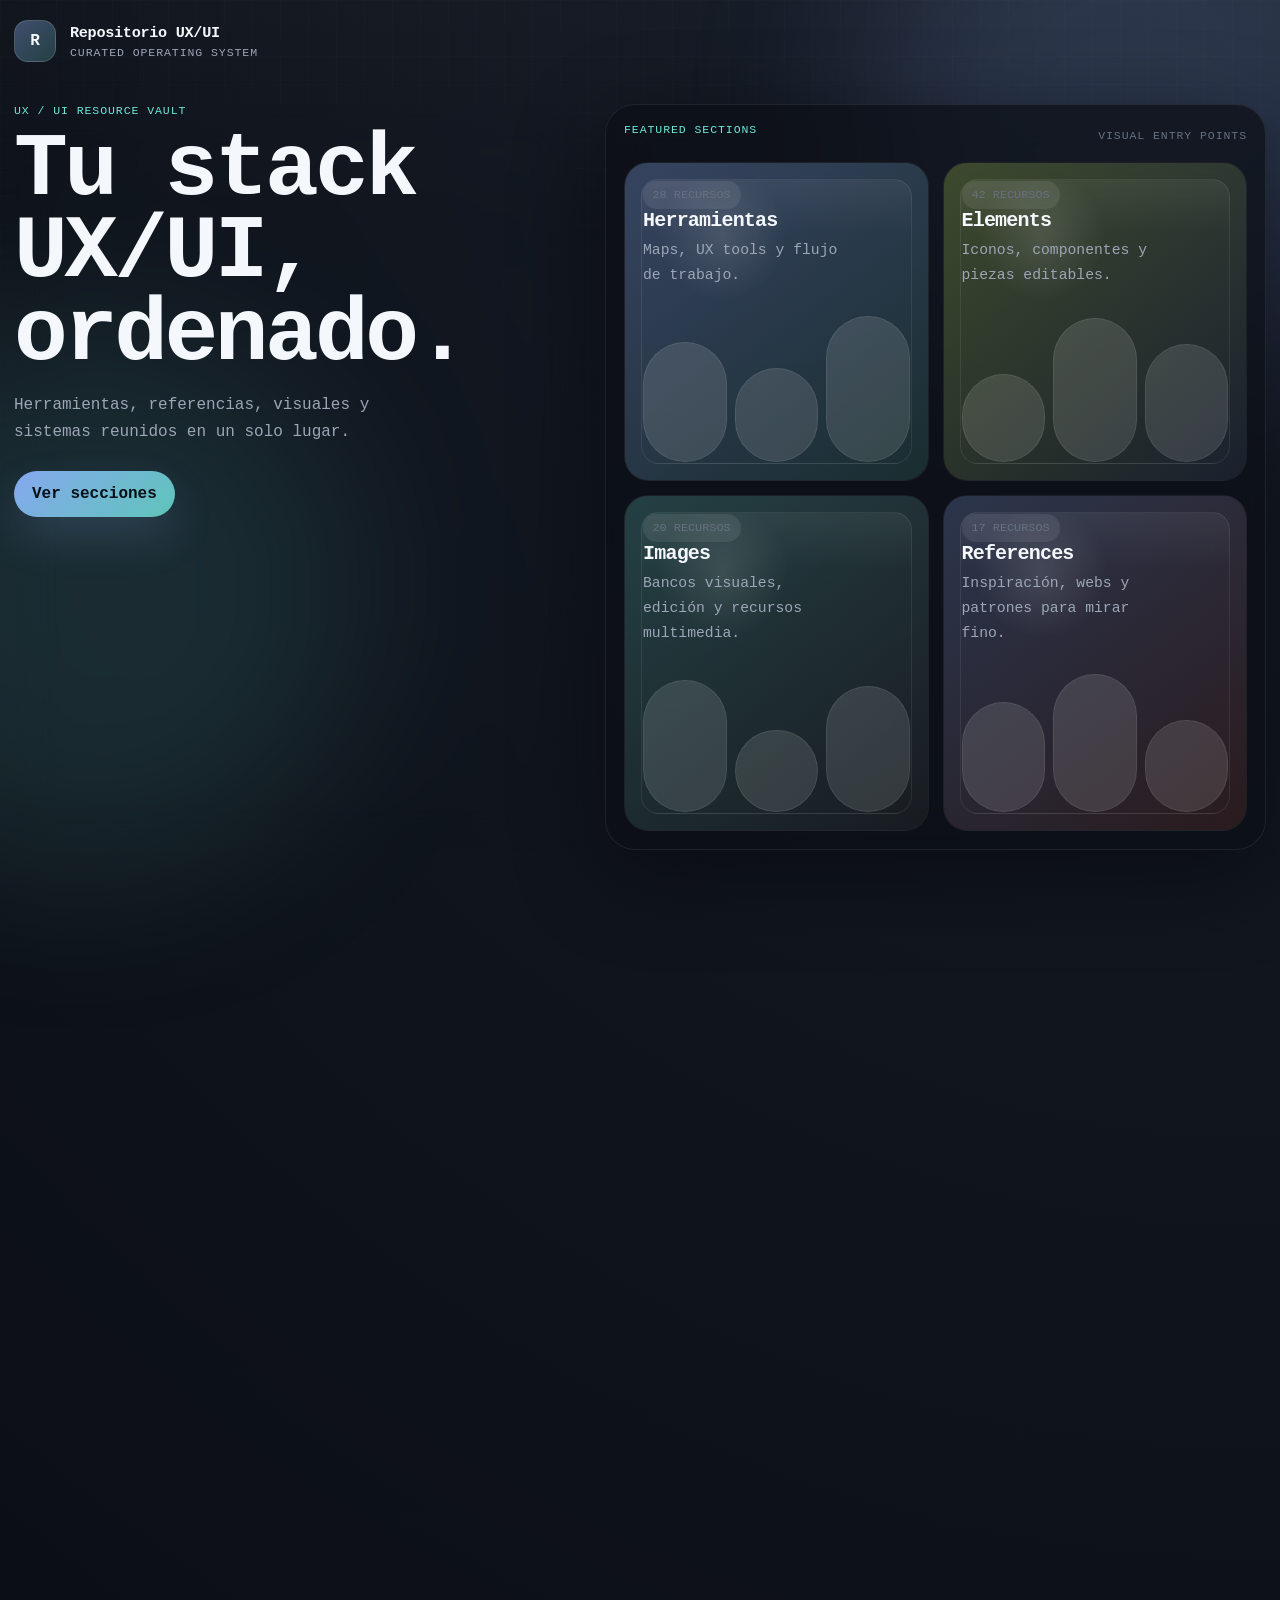
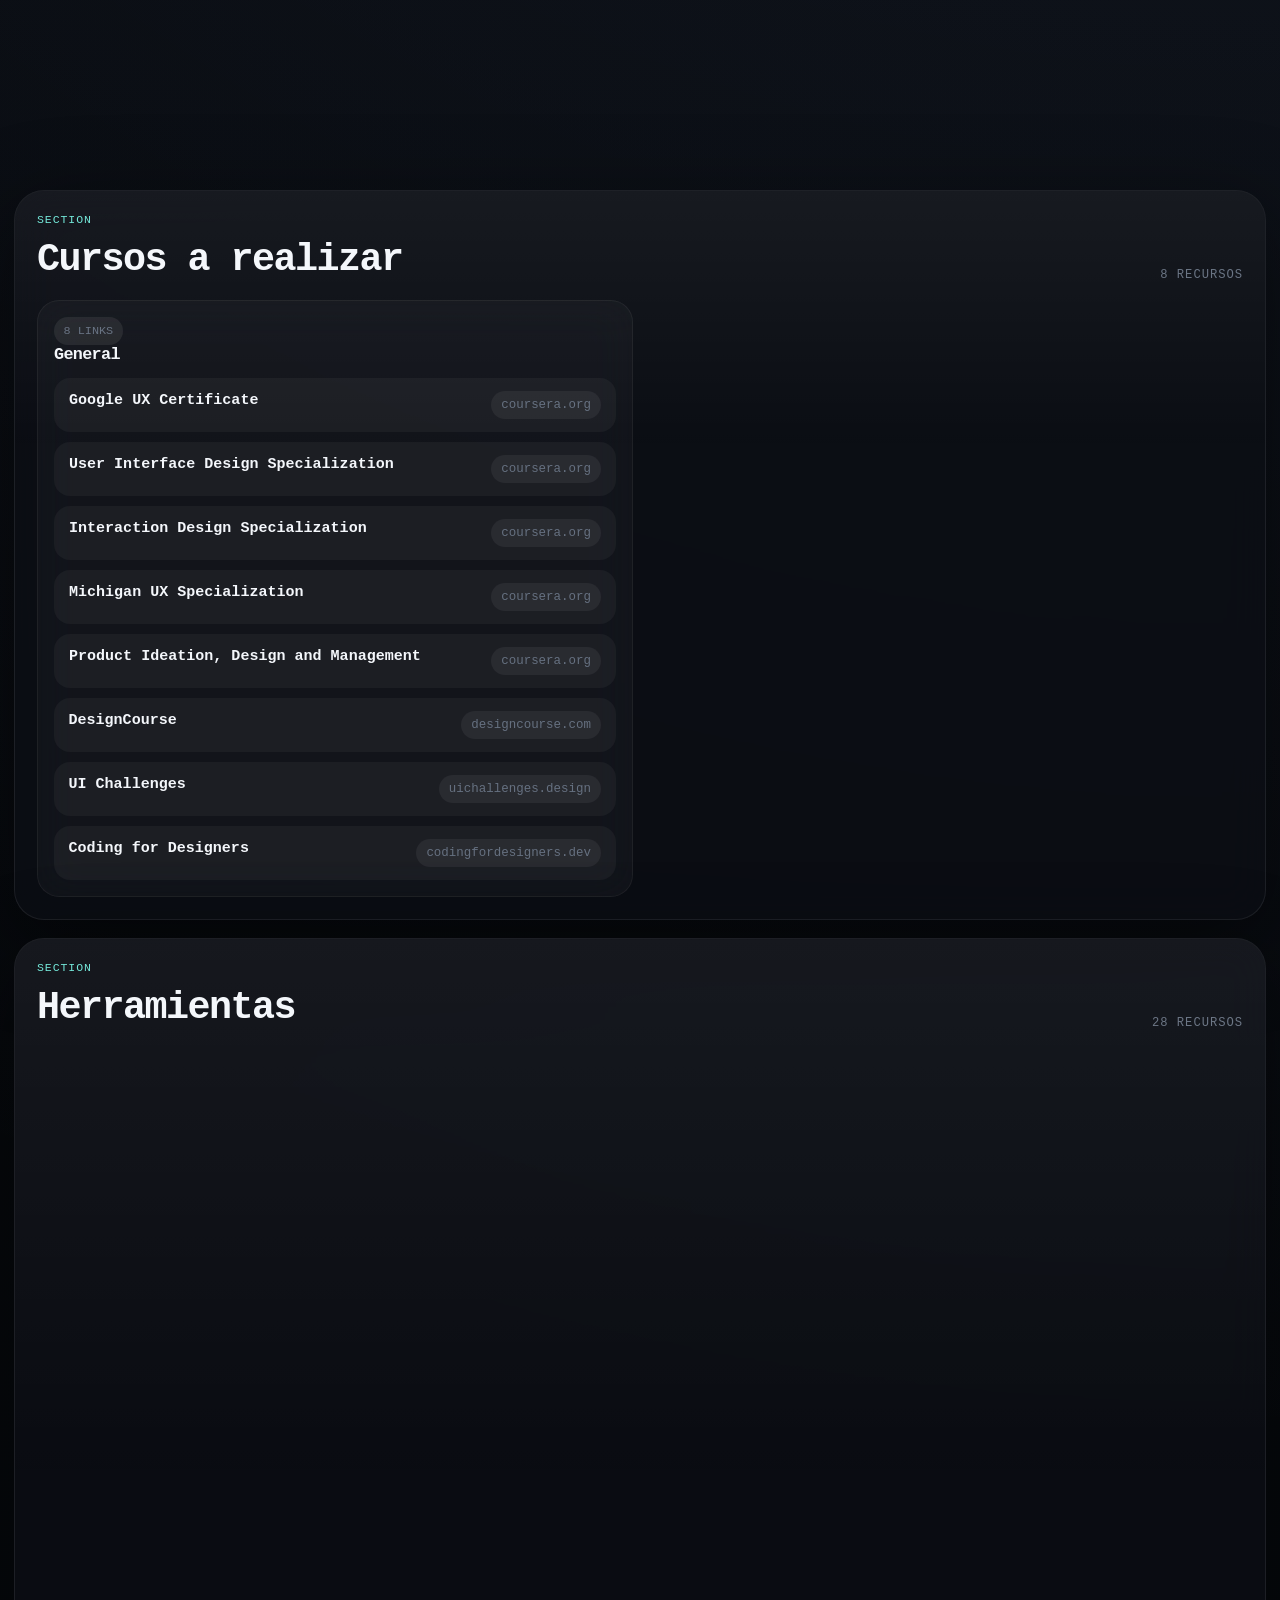
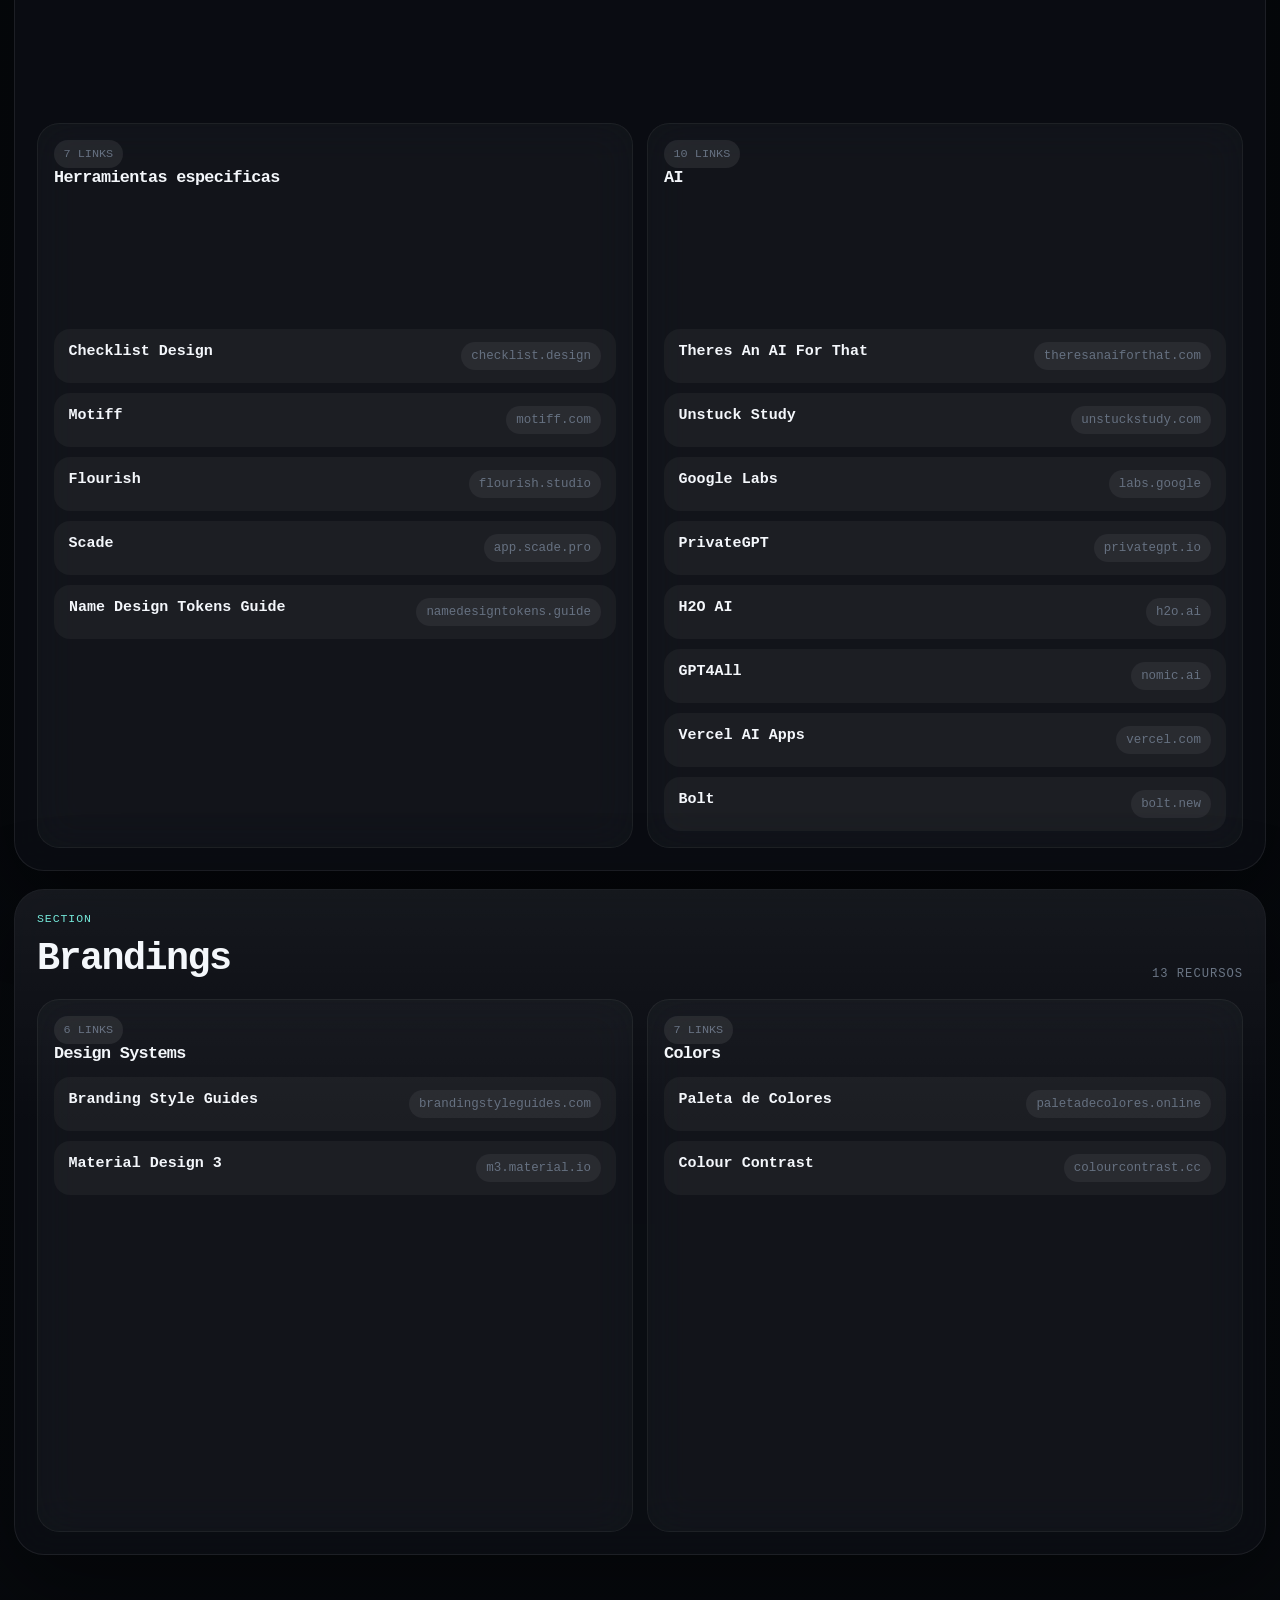
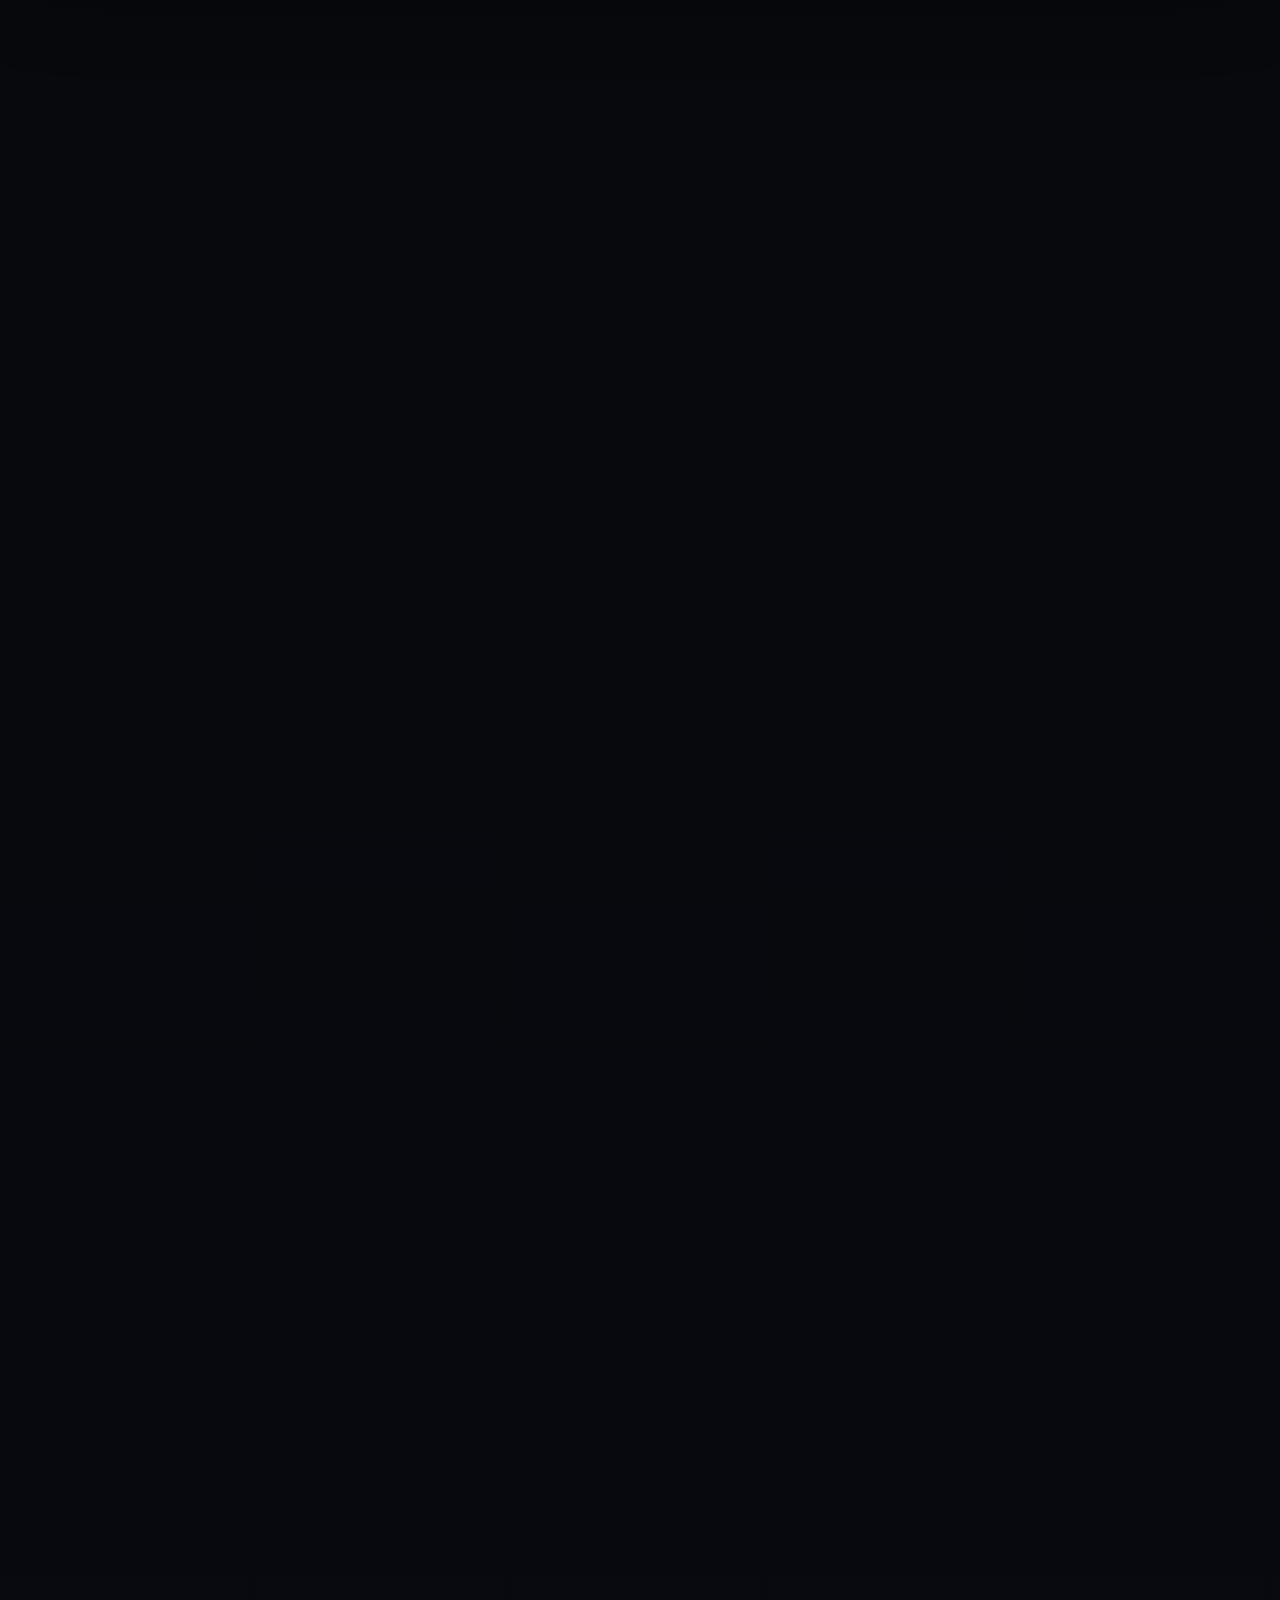
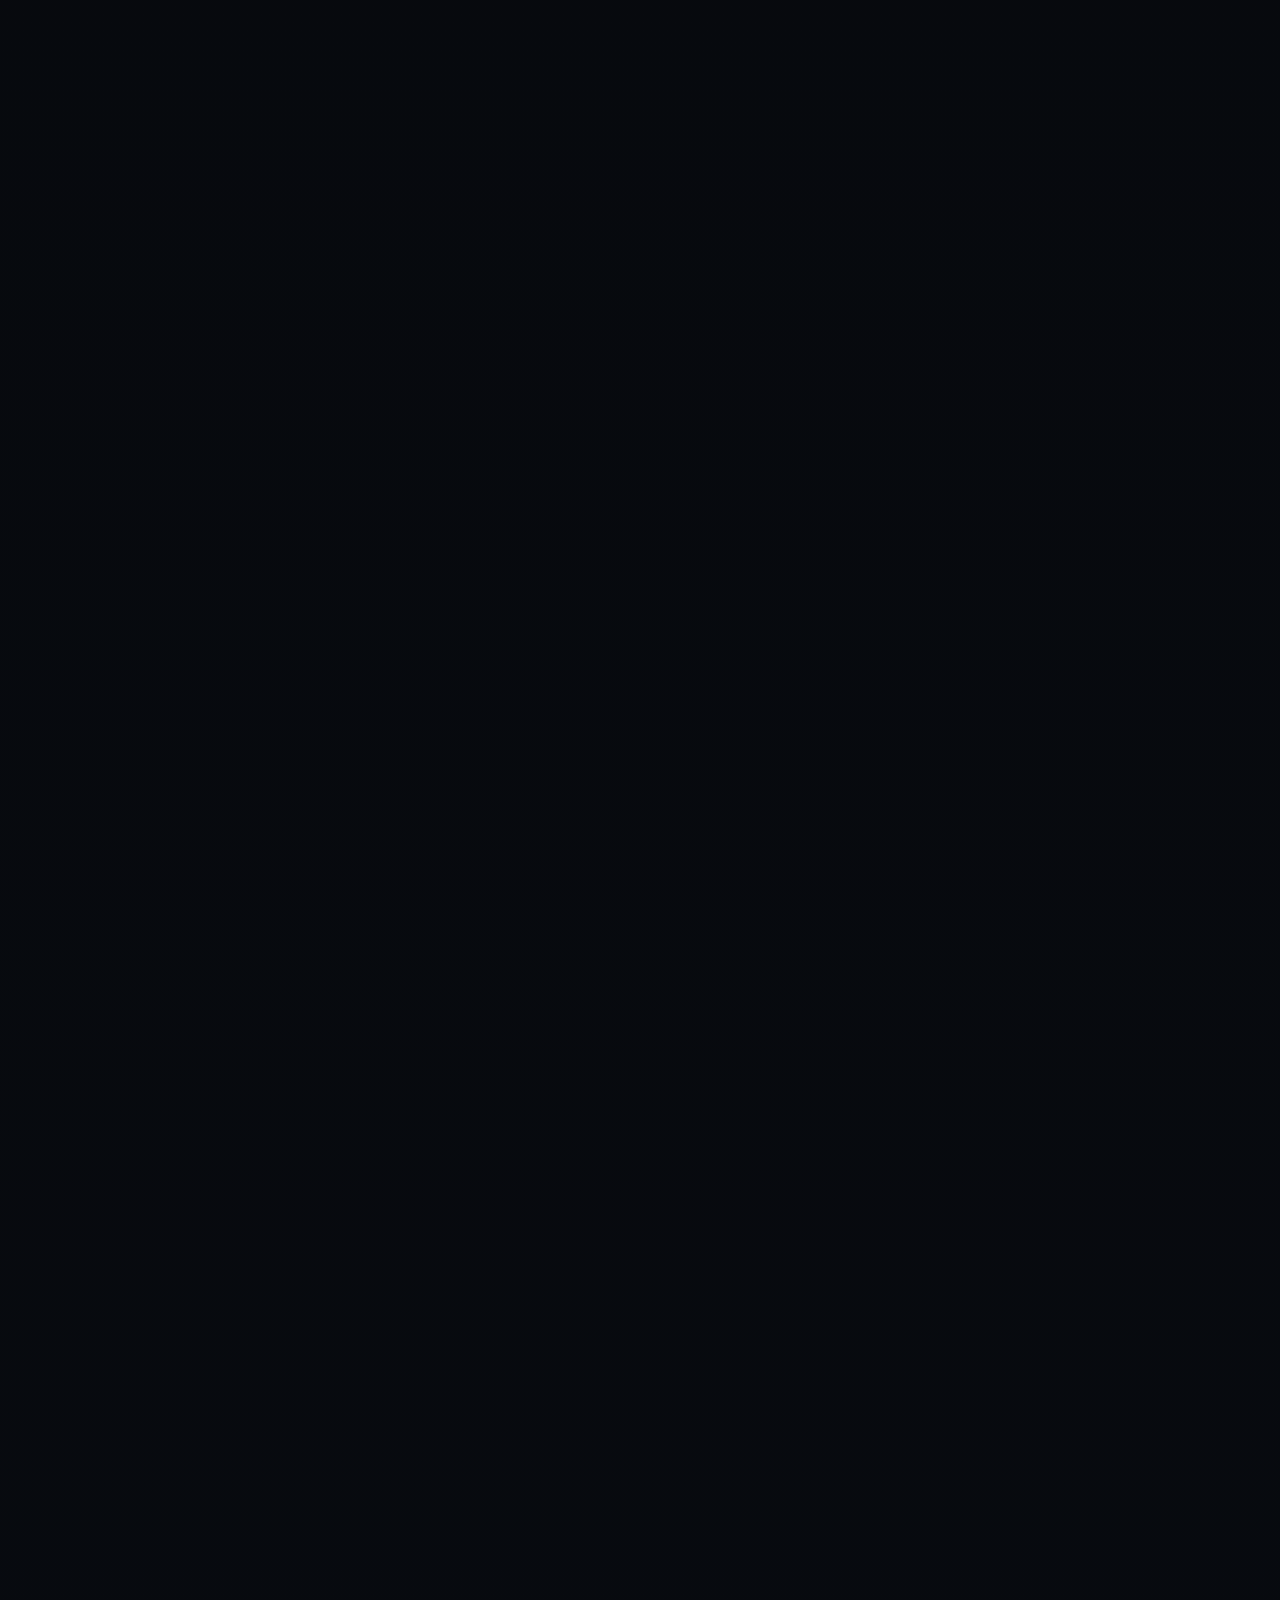
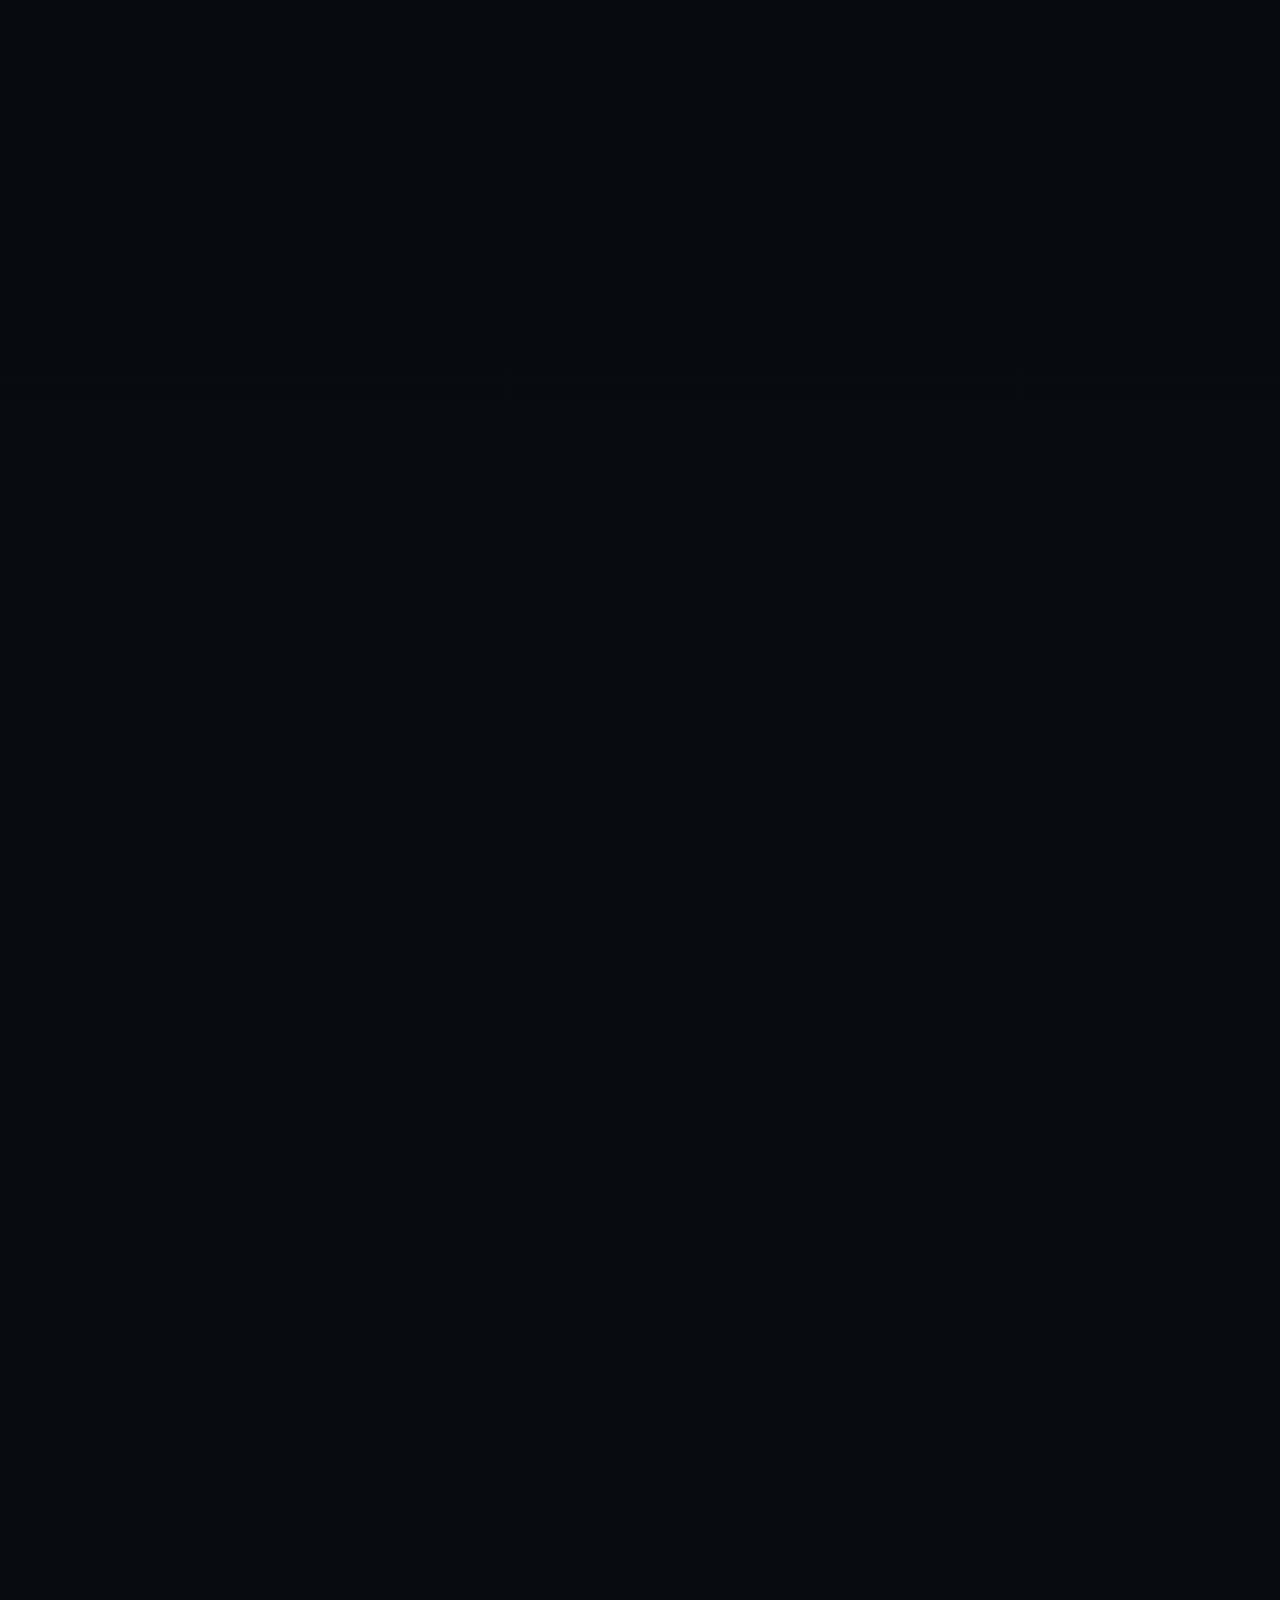
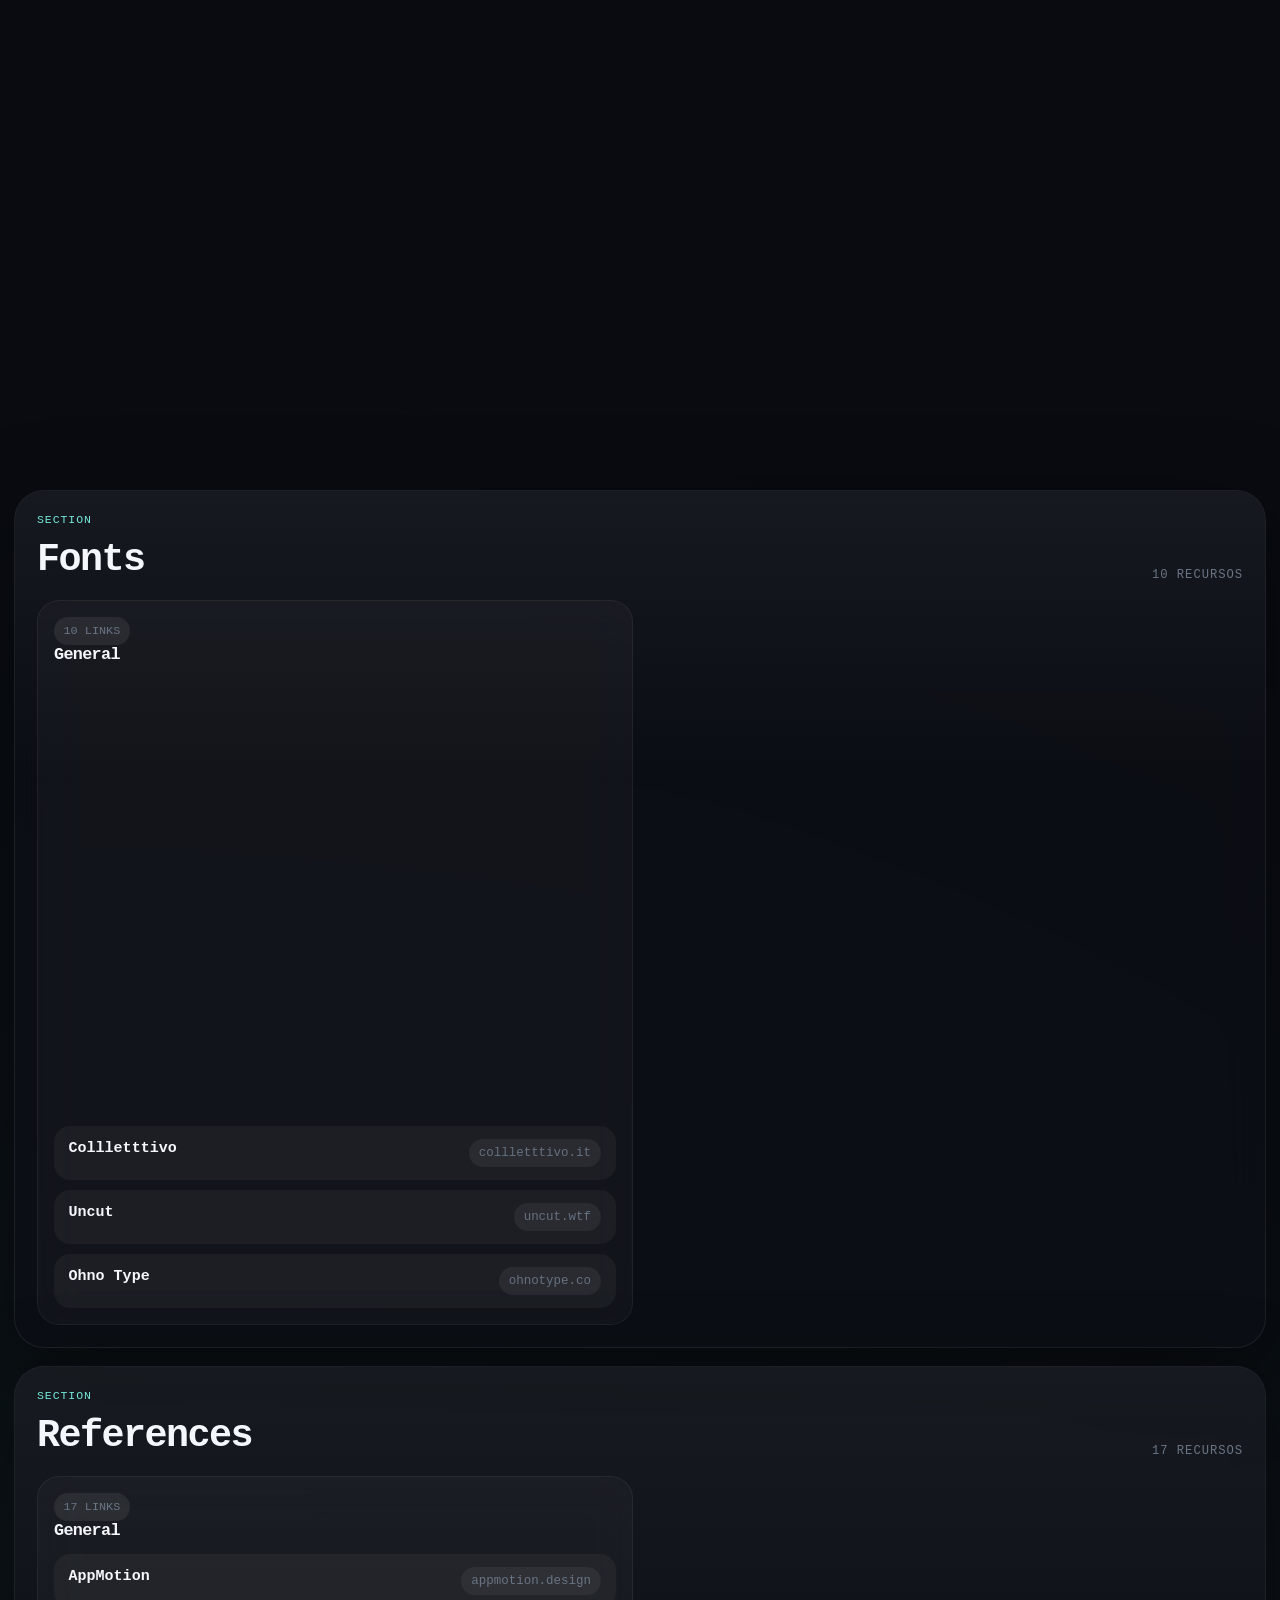
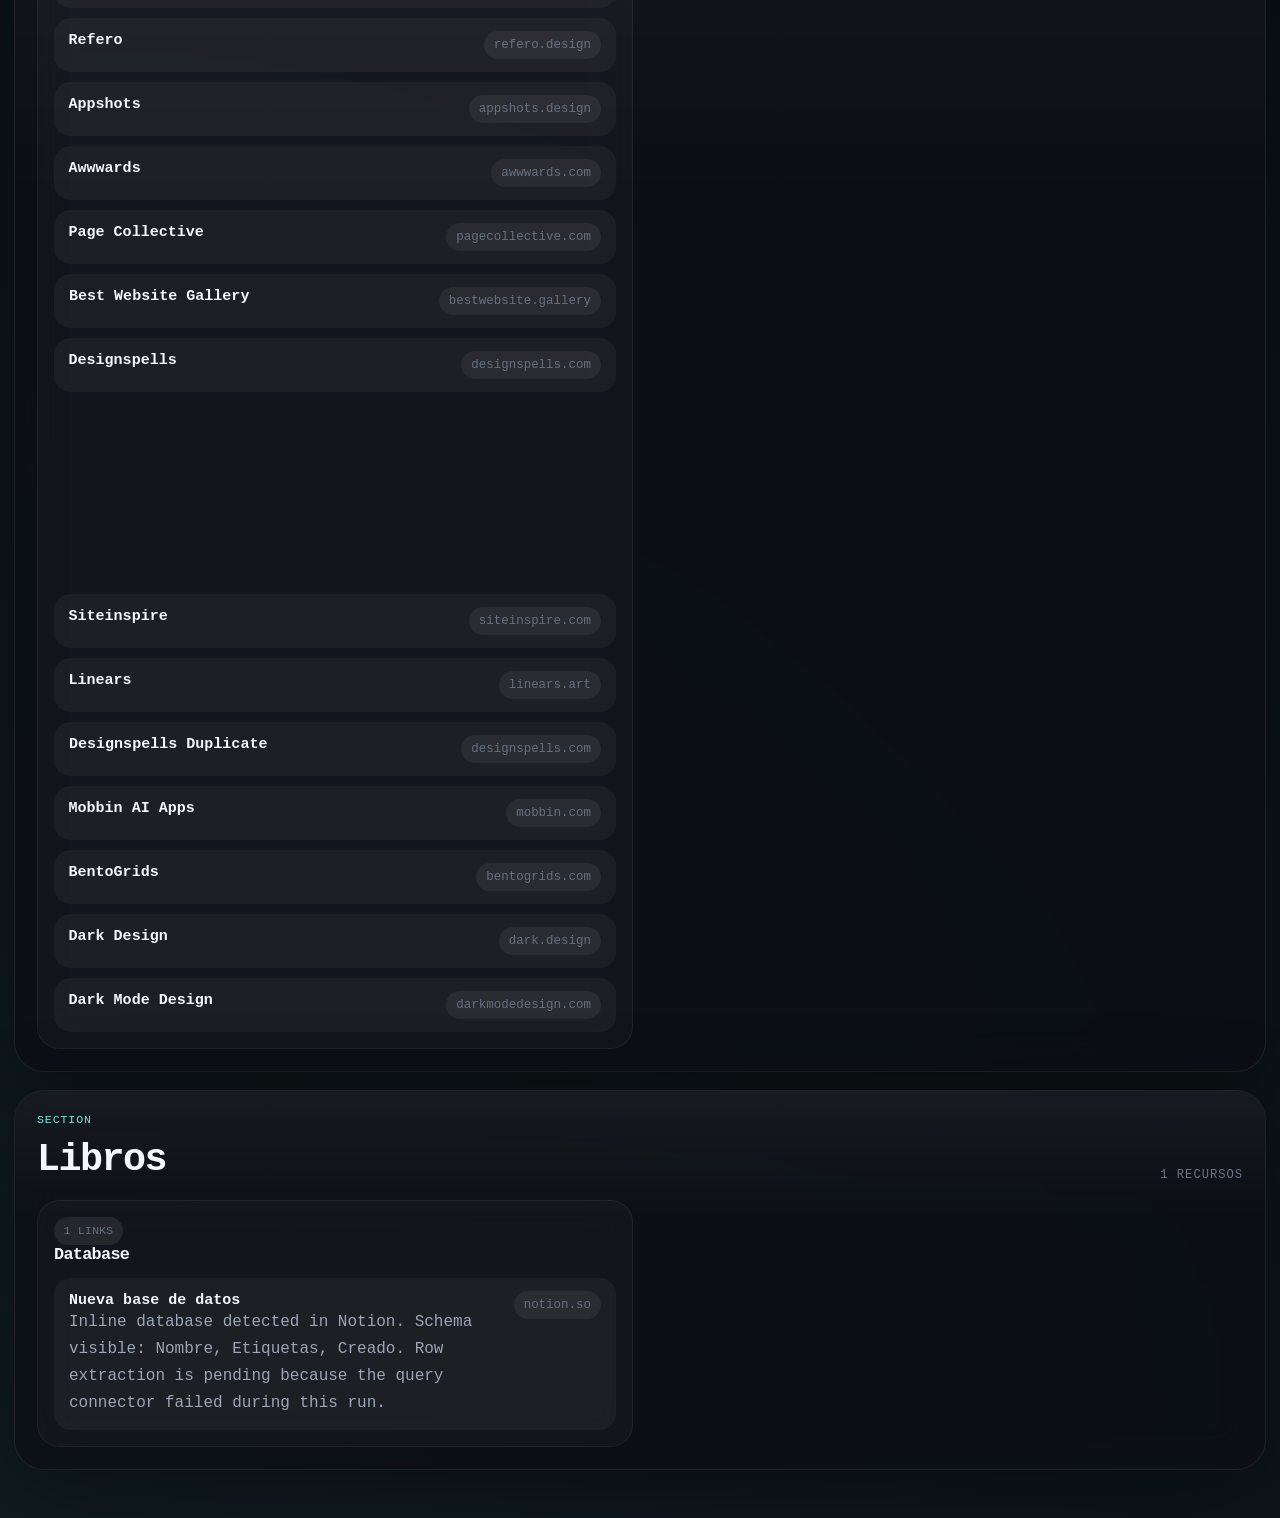
==== site/index.html @ 1786d7fb "Refine hero and featured sections" ====
<!doctype html>
<html lang="es">
  <head>
    <meta charset="UTF-8" />
    <meta name="viewport" content="width=device-width, initial-scale=1.0" />
    <title>Repositorio UX/UI</title>
    <meta
      name="description"
      content="Catalogo UX/UI con secciones destacadas, filtros y exploracion visual."
    />
    <link rel="stylesheet" href="./styles.css" />
  </head>
  <body>
    <div class="ambient ambient-a"></div>
    <div class="ambient ambient-b"></div>
    <div class="noise-layer"></div>

    <header class="topbar shell">
      <a class="brand" href="#top">
        <span class="brand-mark">R</span>
        <span>
          <strong>Repositorio UX/UI</strong>
          <small>curated operating system</small>
        </span>
      </a>
    </header>

    <main id="top">
      <section class="hero shell">
        <div class="hero-copy reveal reveal-left" style="--delay:40ms">
          <p class="eyebrow">UX / UI resource vault</p>
          <h1>Tu stack UX/UI, ordenado.</h1>
          <p class="hero-text">
            Herramientas, referencias, visuales y sistemas reunidos en un solo lugar.
          </p>
          <div class="hero-actions">
            <a href="#explorar" class="primary-action">Ver secciones</a>
          </div>
        </div>

        <section class="featured-shell reveal reveal-right" style="--delay:90ms">
          <div class="featured-shell-head">
            <p class="panel-label">Featured sections</p>
            <span class="featured-shell-note">visual entry points</span>
          </div>
          <div id="featured-sections" class="featured-grid"></div>
        </section>
      </section>

      <section class="content-shell shell" id="explorar">
        <div class="toolbar reveal" style="--delay:120ms">
          <label class="search-shell search-shell-flat">
            <span class="search-icon">/</span>
            <input
              id="search-input"
              type="search"
              placeholder="Buscar recursos, grupos o dominios..."
            />
          </label>
          <div id="filter-chips" class="filter-chips"></div>
        </div>

        <section class="section-headline reveal" style="--delay:160ms">
          <div>
            <p class="eyebrow">Main library</p>
            <h2>Exploracion por secciones</h2>
          </div>
          <p class="section-headline-copy">
            Arrancamos con una portada más visual. Después ordenamos el interior de cada bloque.
          </p>
        </section>

        <section id="sections-root" class="sections-root"></section>
      </section>
    </main>

    <script src="./data.js"></script>
    <script src="./app.js"></script>
  </body>
</html>
---- site/styles.css ----
:root {
  --bg: #06070a;
  --bg-soft: rgba(12, 15, 21, 0.82);
  --panel: rgba(15, 18, 25, 0.92);
  --panel-2: rgba(19, 23, 31, 0.88);
  --line: rgba(255, 255, 255, 0.08);
  --line-strong: rgba(255, 255, 255, 0.14);
  --text: #f4f7fb;
  --text-soft: #9ca6b7;
  --text-muted: #667181;
  --accent: #8fb3ff;
  --accent-2: #6ee7d8;
  --accent-3: #d7ff64;
  --shadow: 0 24px 90px rgba(0, 0, 0, 0.45);
  --radius-xl: 30px;
  --radius-lg: 22px;
  --radius-md: 18px;
  --max-width: 1380px;
  --ease-out: cubic-bezier(0.22, 1, 0.36, 1);
  --ease-smooth: cubic-bezier(0.16, 1, 0.3, 1);
  --duration-fast: 220ms;
  --duration-base: 420ms;
  --duration-slow: 760ms;
  --font-code: "SFMono-Regular", Menlo, Monaco, Consolas, "Liberation Mono", monospace;
}

* {
  box-sizing: border-box;
}

html {
  scroll-behavior: smooth;
}

body {
  margin: 0;
  min-height: 100vh;
  color: var(--text);
  background:
    radial-gradient(circle at top right, rgba(143, 179, 255, 0.12), transparent 24%),
    radial-gradient(circle at bottom left, rgba(110, 231, 216, 0.08), transparent 22%),
    linear-gradient(180deg, #05070a 0%, #090c12 100%);
  font-family: var(--font-code);
  overflow-x: hidden;
}

body::before {
  content: "";
  position: fixed;
  inset: 0;
  background-image:
    linear-gradient(rgba(255, 255, 255, 0.03) 1px, transparent 1px),
    linear-gradient(90deg, rgba(255, 255, 255, 0.03) 1px, transparent 1px);
  background-size: 28px 28px;
  mask-image: linear-gradient(180deg, rgba(0, 0, 0, 0.45), transparent 92%);
  pointer-events: none;
  z-index: 0;
}

a {
  color: inherit;
}

.ambient {
  position: fixed;
  inset: auto;
  width: 34rem;
  height: 34rem;
  border-radius: 999px;
  filter: blur(88px);
  pointer-events: none;
  z-index: 0;
  animation: floatAmbient 16s var(--ease-smooth) infinite alternate;
}

.ambient-a {
  top: -10rem;
  right: -8rem;
  background: rgba(143, 179, 255, 0.16);
}

.ambient-b {
  left: -12rem;
  bottom: 2rem;
  background: rgba(110, 231, 216, 0.12);
}

.noise-layer {
  position: fixed;
  inset: 0;
  background: linear-gradient(180deg, rgba(255, 255, 255, 0.02), transparent 30%);
  pointer-events: none;
  z-index: 0;
}

.shell {
  width: min(var(--max-width), calc(100vw - 28px));
  margin: 0 auto;
  position: relative;
  z-index: 1;
}

.topbar {
  display: flex;
  align-items: center;
  justify-content: space-between;
  padding: 20px 0 0;
}

.brand {
  display: inline-flex;
  align-items: center;
  gap: 14px;
  text-decoration: none;
}

.brand-mark {
  width: 42px;
  height: 42px;
  border-radius: 14px;
  display: grid;
  place-items: center;
  background: linear-gradient(135deg, rgba(143, 179, 255, 0.36), rgba(110, 231, 216, 0.2));
  border: 1px solid var(--line-strong);
  box-shadow: var(--shadow);
  font-weight: 700;
}

.brand strong,
.brand small,
.eyebrow,
.panel-label,
.featured-shell-note,
.group-meta,
.section-count {
  font-family: var(--font-code);
}

.brand strong {
  display: block;
  font-size: 0.95rem;
  letter-spacing: -0.02em;
}

.brand small {
  display: block;
  margin-top: 4px;
  color: var(--text-soft);
  font-size: 0.72rem;
  text-transform: uppercase;
  letter-spacing: 0.08em;
}

.hero {
  display: grid;
  grid-template-columns: 0.92fr 1.08fr;
  gap: 28px;
  align-items: stretch;
  padding: 42px 0 30px;
}

.hero-copy,
.featured-shell,
.toolbar,
.section-card,
.group-card,
.featured-card {
  backdrop-filter: blur(20px);
  -webkit-backdrop-filter: blur(20px);
}

.eyebrow,
.panel-label {
  margin: 0 0 12px;
  color: var(--accent-2);
  font-size: 0.72rem;
  text-transform: uppercase;
  letter-spacing: 0.08em;
}

.hero h1,
.section-headline h2,
.section-header h3,
.group-card h4,
.featured-card h3 {
  margin: 0;
  font-family: var(--font-code);
  letter-spacing: -0.04em;
}

.hero h1 {
  font-size: clamp(3rem, 7vw, 5.6rem);
  line-height: 0.92;
  max-width: 9ch;
}

.hero-text,
.section-headline-copy,
.featured-card p,
.item-note {
  color: var(--text-soft);
  line-height: 1.7;
}

.hero-text {
  max-width: 42ch;
}

.hero-actions {
  margin-top: 24px;
}

.primary-action {
  display: inline-flex;
  align-items: center;
  gap: 10px;
  padding: 14px 18px;
  border-radius: 999px;
  text-decoration: none;
  font-weight: 700;
  background: linear-gradient(135deg, rgba(143, 179, 255, 0.92), rgba(110, 231, 216, 0.82));
  color: #071017;
  box-shadow: 0 20px 44px rgba(143, 179, 255, 0.16);
  transition: transform var(--duration-fast) var(--ease-out), box-shadow var(--duration-fast) var(--ease-out);
}

.primary-action:hover {
  transform: translateY(-2px);
  box-shadow: 0 24px 56px rgba(143, 179, 255, 0.2);
}

.featured-shell {
  background: rgba(12, 15, 21, 0.72);
  border: 1px solid var(--line);
  box-shadow: var(--shadow);
  border-radius: var(--radius-xl);
  padding: 18px;
}

.featured-shell-head {
  display: flex;
  align-items: center;
  justify-content: space-between;
  gap: 12px;
  margin-bottom: 14px;
}

.featured-shell-note {
  color: var(--text-muted);
  font-size: 0.72rem;
  text-transform: uppercase;
  letter-spacing: 0.08em;
}

.featured-grid {
  display: grid;
  grid-template-columns: repeat(2, minmax(0, 1fr));
  gap: 14px;
}

.featured-card {
  position: relative;
  min-height: 240px;
  padding: 18px;
  border-radius: 24px;
  overflow: hidden;
  text-decoration: none;
  border: 1px solid rgba(255, 255, 255, 0.07);
  background: linear-gradient(180deg, rgba(18, 22, 30, 0.9), rgba(12, 15, 21, 0.96));
  transition:
    transform var(--duration-fast) var(--ease-out),
    border-color var(--duration-fast) var(--ease-out),
    box-shadow var(--duration-fast) var(--ease-out);
}

.featured-card:hover {
  transform: translateY(-4px);
  border-color: rgba(143, 179, 255, 0.24);
  box-shadow: 0 22px 60px rgba(0, 0, 0, 0.28);
}

.featured-card::before {
  content: "";
  position: absolute;
  inset: 0;
  background: var(--feature-bg, linear-gradient(135deg, rgba(143, 179, 255, 0.18), rgba(110, 231, 216, 0.12)));
  opacity: 0.88;
}

.featured-card::after {
  content: "";
  position: absolute;
  inset: 16px;
  border-radius: 18px;
  border: 1px solid rgba(255, 255, 255, 0.08);
  background:
    linear-gradient(180deg, rgba(255, 255, 255, 0.06), transparent 20%),
    radial-gradient(circle at 30% 20%, rgba(255, 255, 255, 0.12), transparent 22%);
}

.featured-card-inner,
.featured-visual {
  position: relative;
  z-index: 1;
}

.featured-card-inner {
  display: flex;
  flex-direction: column;
  justify-content: space-between;
  height: 100%;
}

.featured-card h3 {
  font-size: 1.25rem;
}

.featured-card p {
  max-width: 22ch;
  margin: 6px 0 0;
  font-size: 0.92rem;
}

.featured-visual {
  display: grid;
  grid-template-columns: repeat(3, 1fr);
  gap: 8px;
  align-items: end;
  margin-top: 28px;
}

.featured-bar {
  height: var(--bar-height, 100px);
  border-radius: 999px;
  background: rgba(255, 255, 255, 0.12);
  border: 1px solid rgba(255, 255, 255, 0.08);
}

.group-meta {
  display: inline-flex;
  gap: 8px;
  align-items: center;
  padding: 7px 10px;
  border-radius: 999px;
  background: rgba(255, 255, 255, 0.08);
  color: var(--text-muted);
  font-size: 0.74rem;
  text-transform: uppercase;
}

.content-shell {
  display: grid;
  gap: 20px;
  padding-bottom: 48px;
}

.toolbar {
  display: grid;
  gap: 14px;
  background: rgba(12, 15, 21, 0.74);
  border: 1px solid var(--line);
  border-radius: var(--radius-lg);
  padding: 18px;
}

.search-shell {
  display: flex;
  align-items: center;
  gap: 12px;
  border-radius: 18px;
  border: 1px solid var(--line);
  background: rgba(255, 255, 255, 0.03);
  padding: 14px 16px;
  transition:
    border-color var(--duration-fast) var(--ease-out),
    background var(--duration-fast) var(--ease-out),
    transform var(--duration-fast) var(--ease-out);
}

.search-shell:focus-within {
  transform: translateY(-1px);
  border-color: rgba(143, 179, 255, 0.32);
  background: rgba(255, 255, 255, 0.05);
}

.search-icon {
  width: 34px;
  height: 34px;
  display: grid;
  place-items: center;
  border-radius: 12px;
  background: rgba(255, 255, 255, 0.05);
  color: var(--accent-3);
  font-weight: 700;
}

.search-shell input {
  width: 100%;
  border: 0;
  outline: none;
  background: transparent;
  color: var(--text);
  font-family: var(--font-code);
  font-size: 0.98rem;
}

.search-shell input::placeholder {
  color: var(--text-muted);
}

.filter-chips {
  display: flex;
  flex-wrap: wrap;
  gap: 10px;
}

.filter-chip {
  border: 1px solid var(--line);
  background: rgba(255, 255, 255, 0.03);
  color: var(--text-soft);
  padding: 10px 14px;
  border-radius: 999px;
  cursor: pointer;
  font-family: var(--font-code);
  font-weight: 600;
  transition:
    transform var(--duration-fast) var(--ease-out),
    border-color var(--duration-fast) var(--ease-out),
    background var(--duration-fast) var(--ease-out),
    color var(--duration-fast) var(--ease-out);
}

.filter-chip:hover {
  transform: translateY(-1px);
  border-color: var(--line-strong);
}

.filter-chip.is-active {
  color: #061017;
  border-color: transparent;
  background: linear-gradient(135deg, rgba(143, 179, 255, 0.95), rgba(110, 231, 216, 0.86));
}

.section-headline {
  display: flex;
  align-items: end;
  justify-content: space-between;
  gap: 20px;
}

.section-headline h2 {
  font-size: clamp(1.9rem, 4vw, 3rem);
}

.section-headline-copy {
  max-width: 42ch;
}

.sections-root {
  display: grid;
  gap: 18px;
}

.section-card {
  position: relative;
  overflow: hidden;
  background: rgba(12, 15, 21, 0.78);
  border: 1px solid var(--line);
  box-shadow: var(--shadow);
  border-radius: var(--radius-xl);
  padding: 22px;
}

.section-card::after {
  content: "";
  position: absolute;
  inset: 0;
  background: linear-gradient(180deg, rgba(255, 255, 255, 0.05), transparent 36%);
  pointer-events: none;
}

.section-header {
  display: flex;
  align-items: end;
  justify-content: space-between;
  gap: 18px;
  margin-bottom: 18px;
}

.section-header h3 {
  font-size: clamp(1.5rem, 3vw, 2.4rem);
}

.section-count {
  color: var(--text-muted);
  font-size: 0.76rem;
  text-transform: uppercase;
  letter-spacing: 0.08em;
}

.groups-grid {
  display: grid;
  grid-template-columns: repeat(2, minmax(0, 1fr));
  gap: 14px;
}

.group-card {
  background: rgba(255, 255, 255, 0.03);
  border: 1px solid rgba(255, 255, 255, 0.05);
  border-radius: 22px;
  padding: 16px;
  transition:
    transform var(--duration-fast) var(--ease-out),
    border-color var(--duration-fast) var(--ease-out),
    background var(--duration-fast) var(--ease-out);
}

.group-card:hover {
  transform: translateY(-2px);
  border-color: rgba(255, 255, 255, 0.08);
  background: rgba(255, 255, 255, 0.04);
}

.group-card h4 {
  font-size: 1.05rem;
  margin-bottom: 14px;
}

.item-list {
  display: grid;
  gap: 10px;
}

.item-link {
  display: flex;
  justify-content: space-between;
  gap: 12px;
  align-items: start;
  padding: 12px 14px;
  border-radius: 16px;
  background: rgba(255, 255, 255, 0.04);
  border: 1px solid transparent;
  text-decoration: none;
  transition:
    transform var(--duration-fast) var(--ease-out),
    border-color var(--duration-fast) var(--ease-out),
    background var(--duration-fast) var(--ease-out);
}

.item-link:hover {
  transform: translateY(-1px);
  border-color: rgba(143, 179, 255, 0.24);
  background: rgba(255, 255, 255, 0.06);
}

.item-title {
  display: block;
  font-weight: 700;
  font-size: 0.94rem;
}

.item-domain {
  white-space: nowrap;
  color: var(--text-muted);
  font-size: 0.78rem;
  padding: 7px 10px;
  border-radius: 999px;
  background: rgba(255, 255, 255, 0.06);
}

.empty-state {
  border-radius: 28px;
  padding: 28px;
  border: 1px dashed var(--line-strong);
  background: rgba(255, 255, 255, 0.02);
  color: var(--text-soft);
}

.reveal {
  opacity: 0;
  transform: translateY(24px) scale(0.985);
  transition:
    opacity var(--duration-slow) var(--ease-out),
    transform var(--duration-slow) var(--ease-out);
  transition-delay: var(--delay, 0ms);
}

.reveal.is-visible {
  opacity: 1;
  transform: translateY(0) scale(1);
}

.reveal-left {
  transform: translateX(-26px) scale(0.99);
}

.reveal-right {
  transform: translateX(26px) scale(0.99);
}

.reveal-left.is-visible,
.reveal-right.is-visible {
  transform: translateX(0) scale(1);
}

@keyframes floatAmbient {
  from {
    transform: translate3d(0, 0, 0) scale(1);
  }
  to {
    transform: translate3d(20px, -16px, 0) scale(1.05);
  }
}

@media (max-width: 1100px) {
  .hero,
  .section-headline {
    grid-template-columns: 1fr;
    display: grid;
  }

  .section-headline {
    align-items: start;
  }
}

@media (max-width: 780px) {
  .shell {
    width: min(var(--max-width), calc(100vw - 18px));
  }

  .featured-grid,
  .groups-grid {
    grid-template-columns: 1fr;
  }

  .hero,
  .section-header,
  .item-link {
    gap: 16px;
  }

  .section-header,
  .item-link {
    flex-direction: column;
    align-items: start;
  }

  .hero h1 {
    max-width: none;
  }
}

@media (prefers-reduced-motion: reduce) {
  html {
    scroll-behavior: auto;
  }

  *,
  *::before,
  *::after {
    animation: none !important;
    transition-duration: 0.01ms !important;
    transition-delay: 0ms !important;
  }

  .reveal,
  .reveal-left,
  .reveal-right {
    opacity: 1;
    transform: none;
  }
}
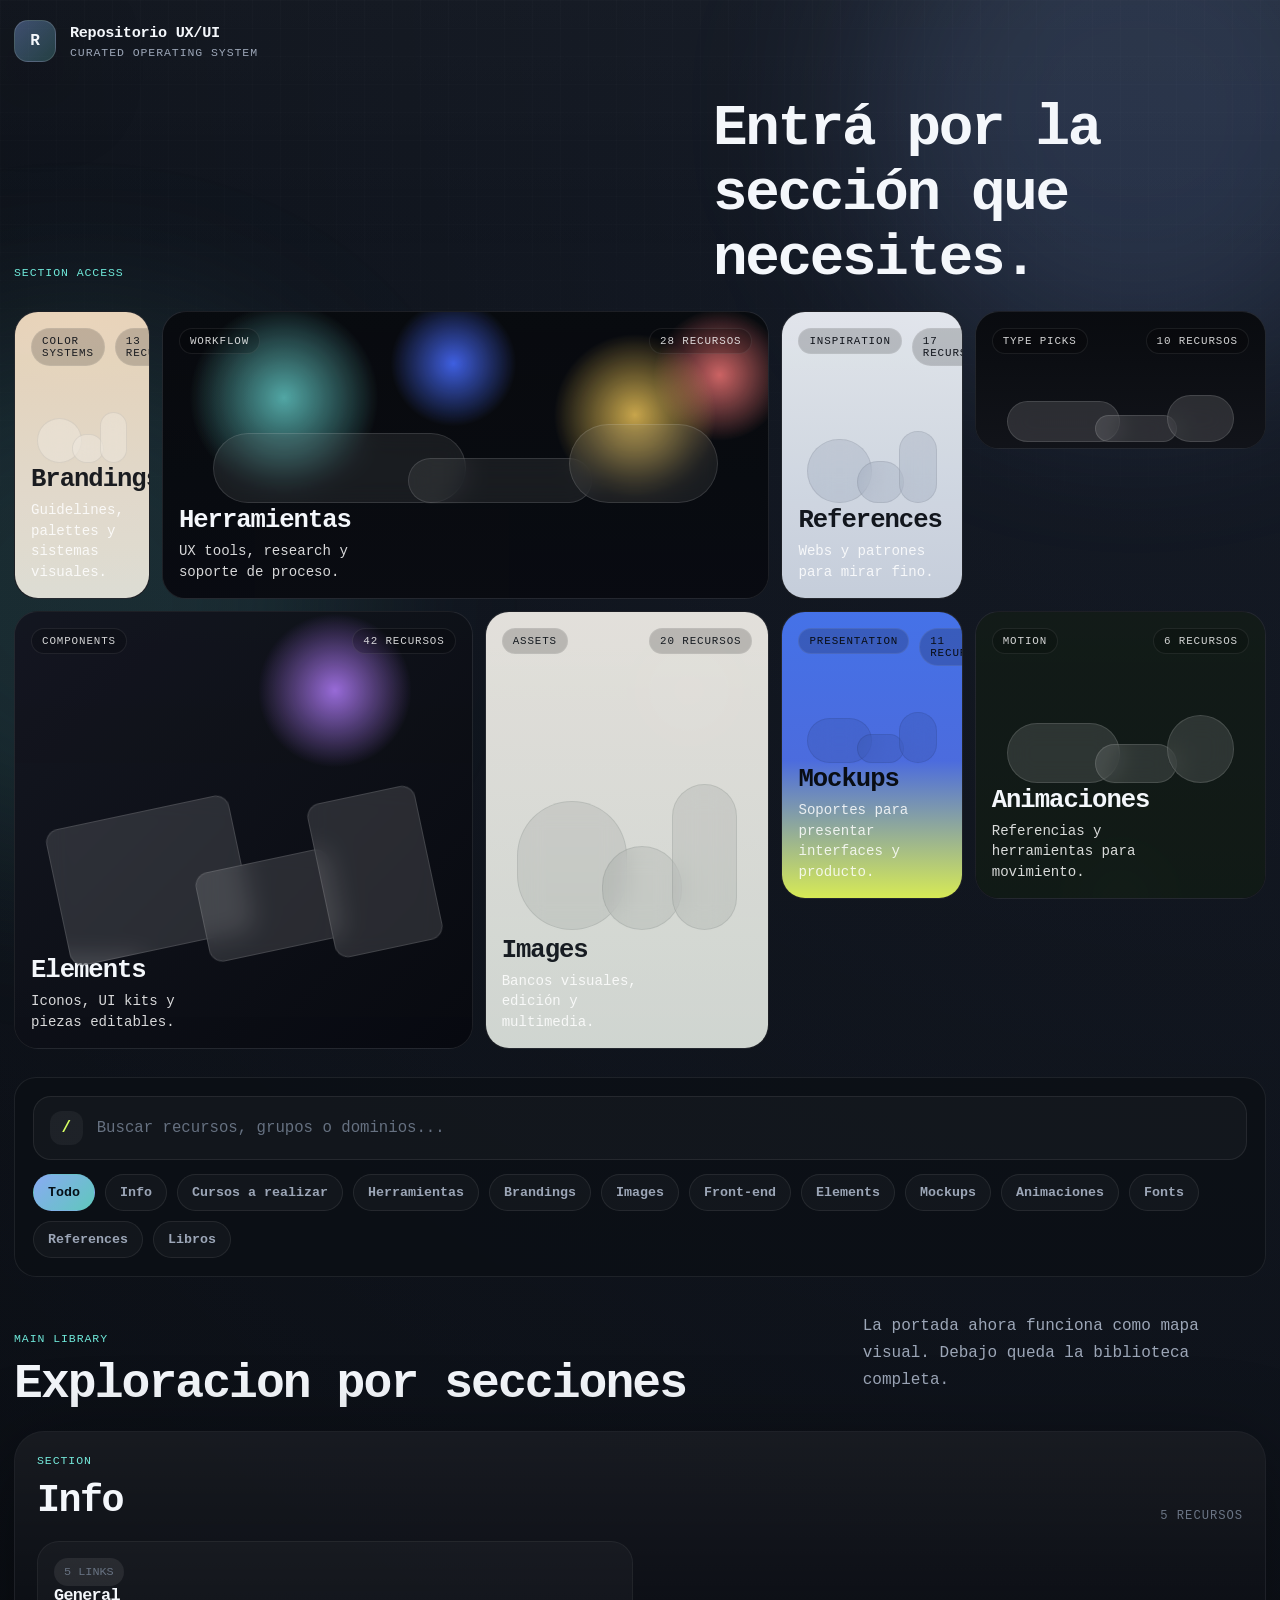
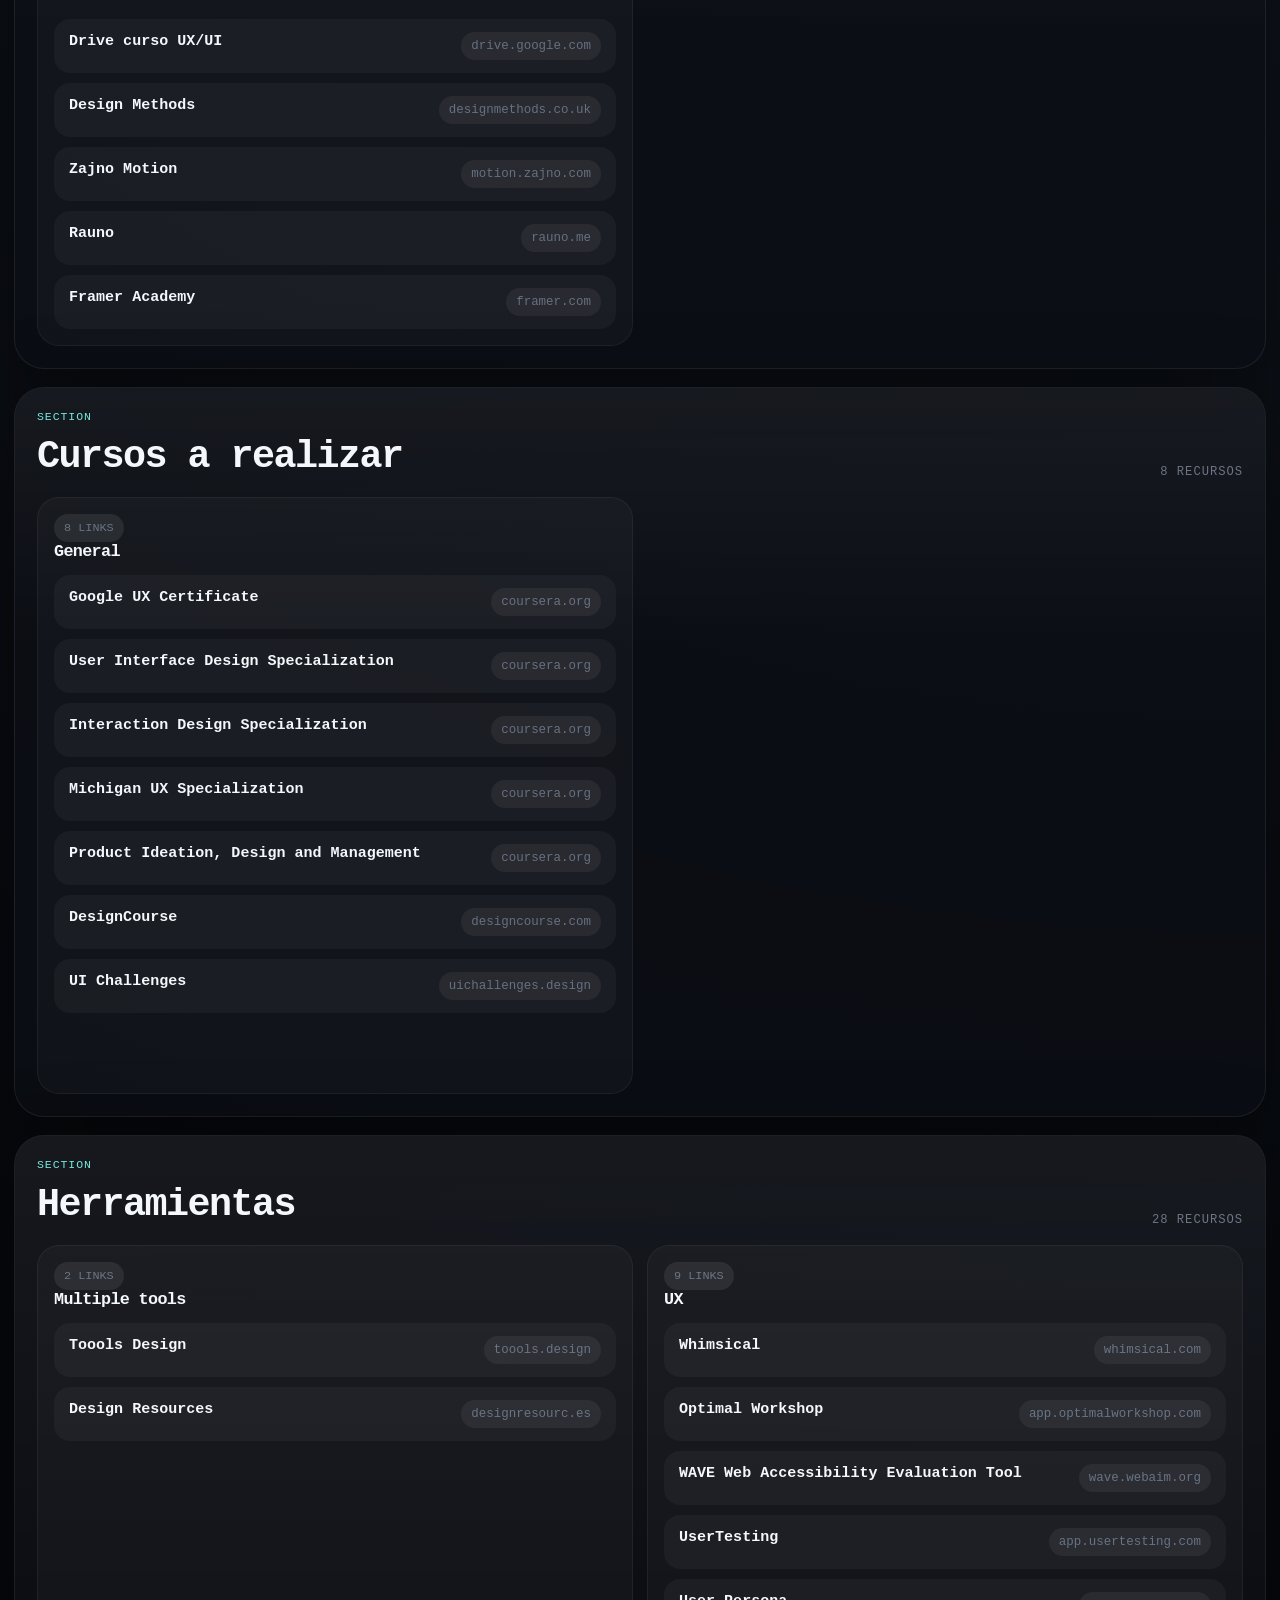
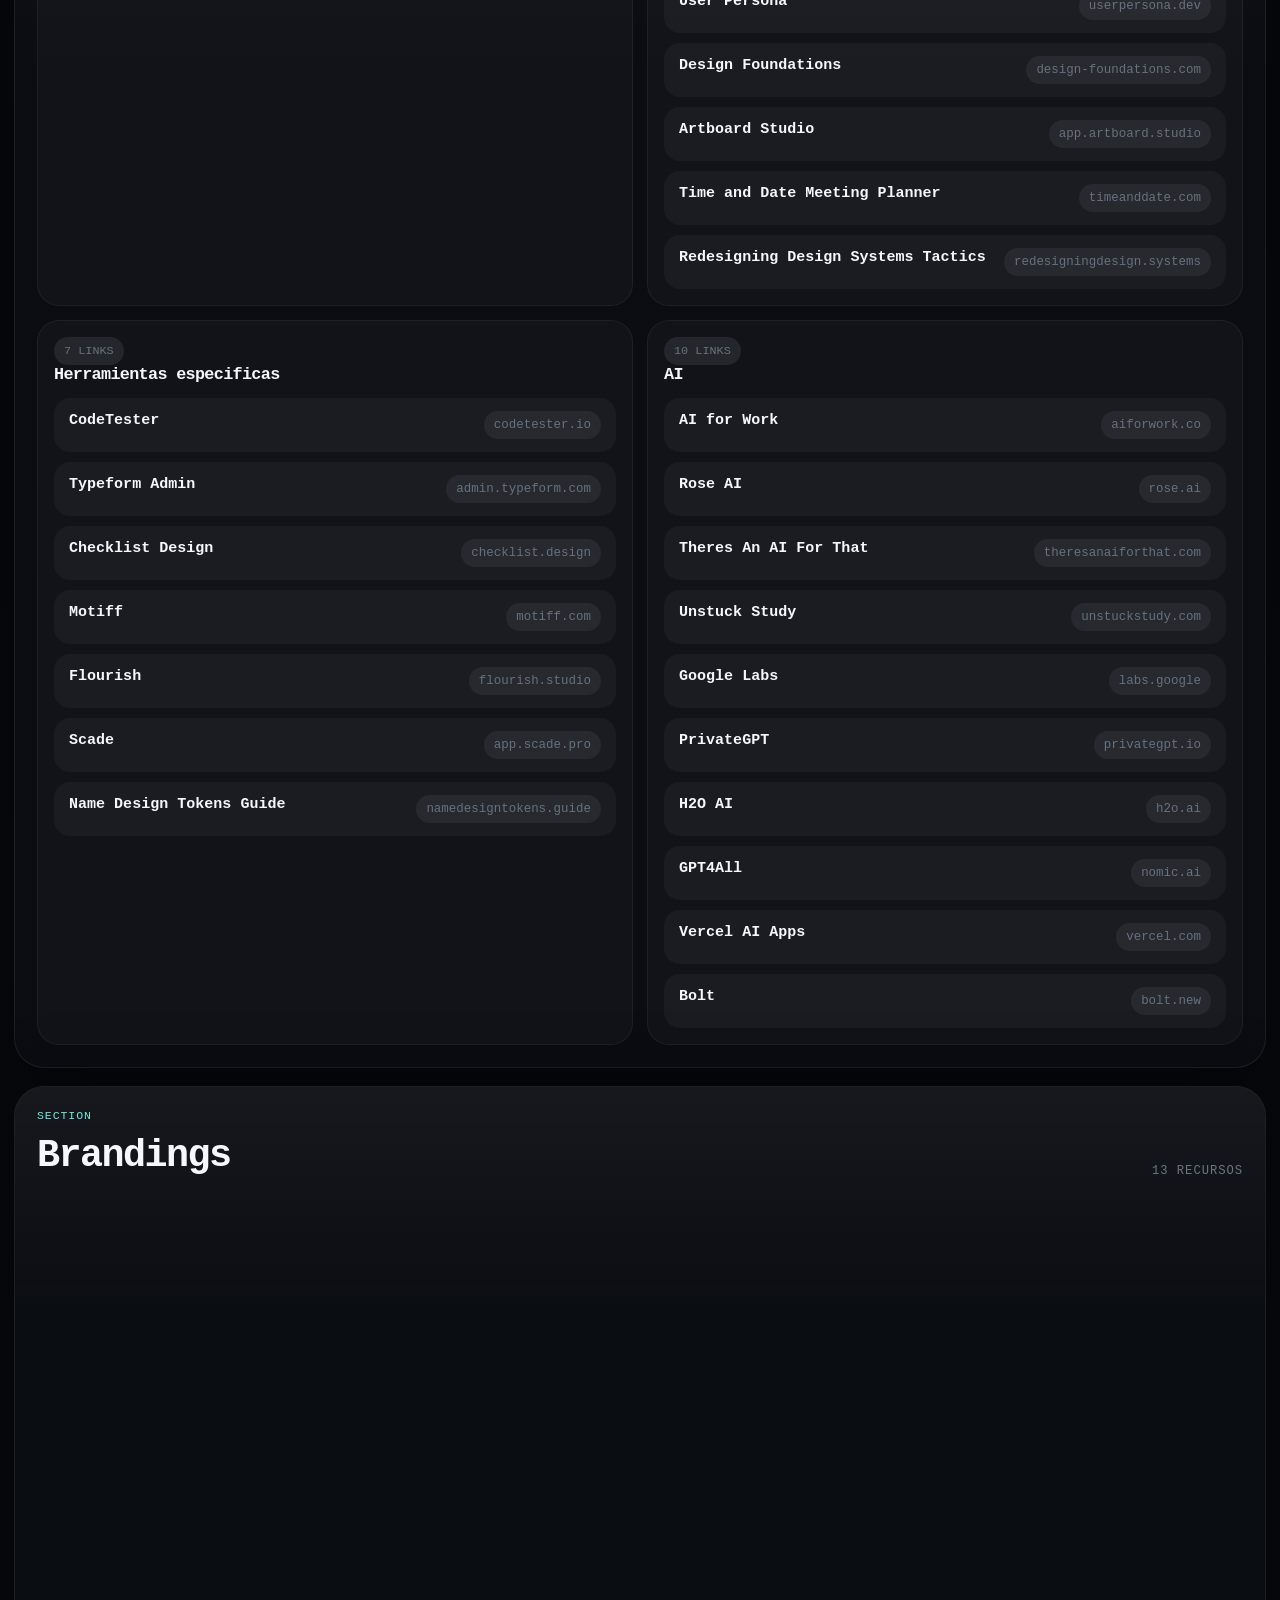
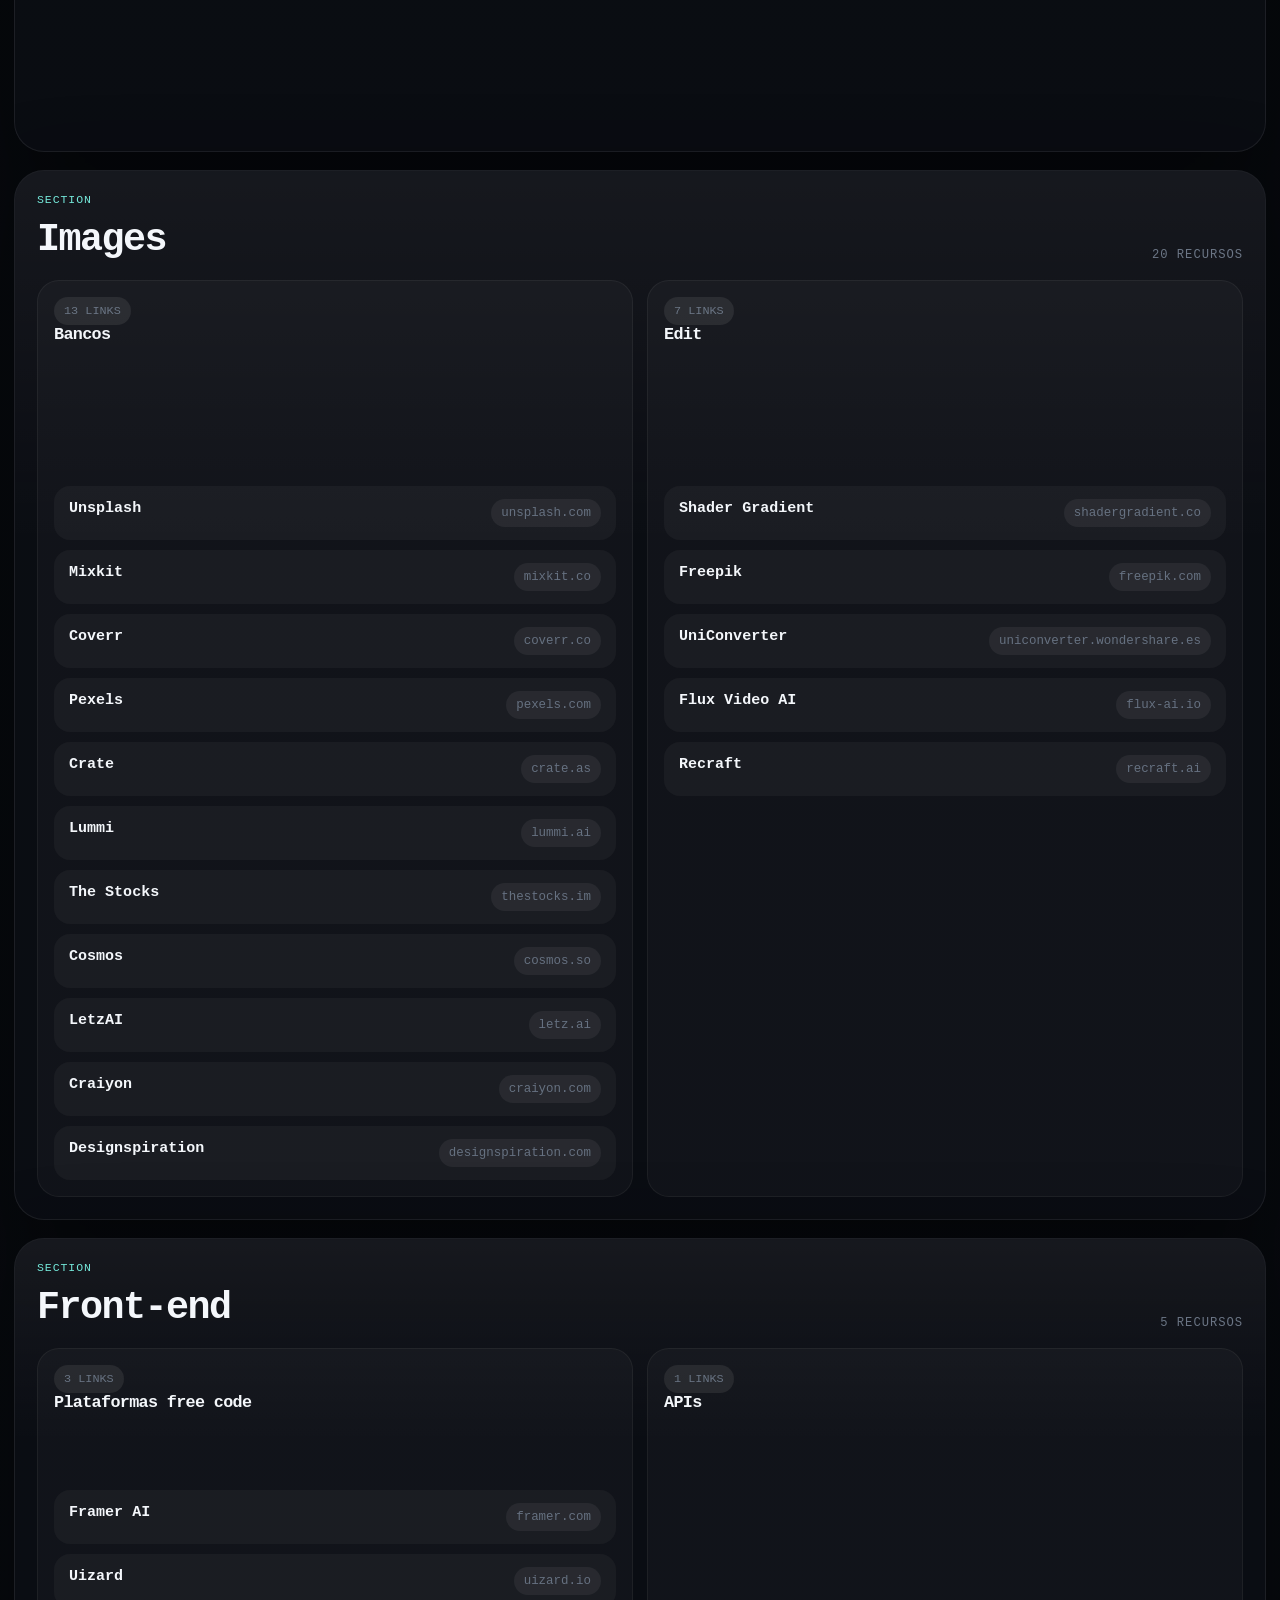
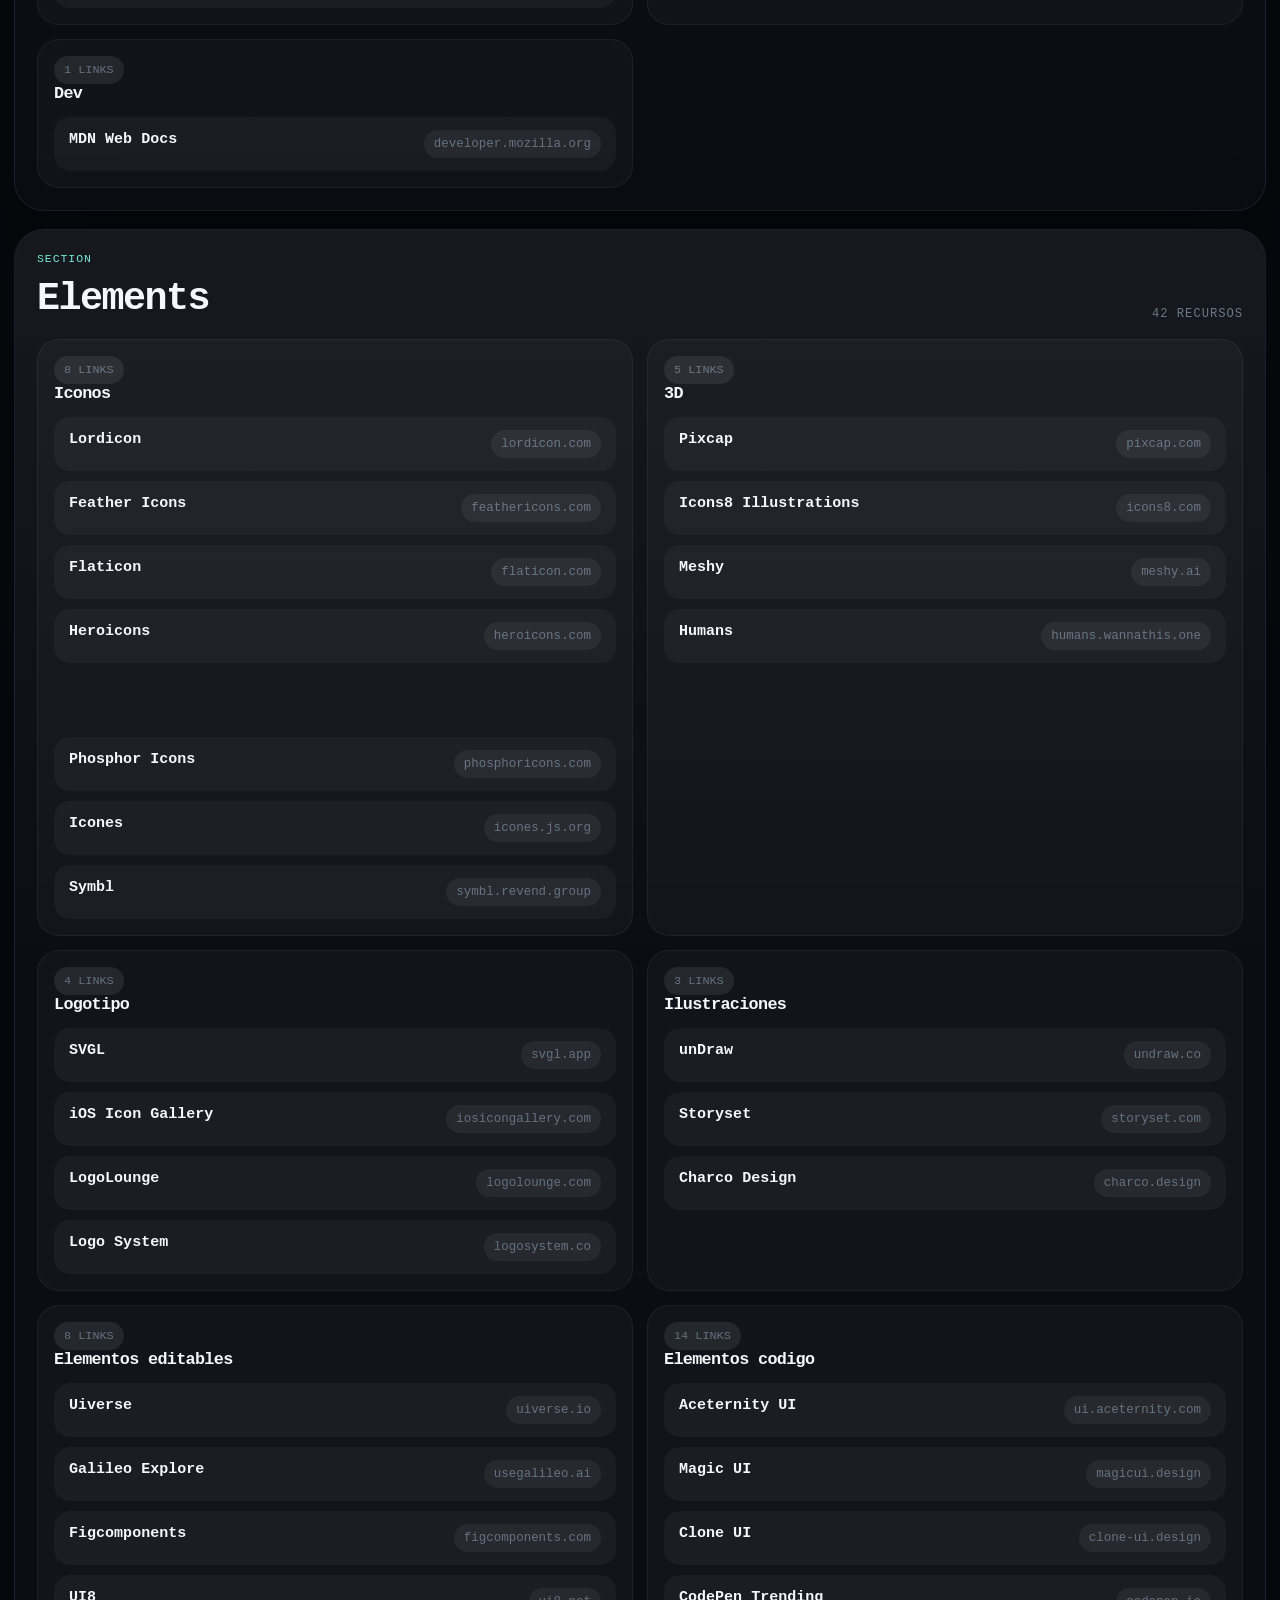
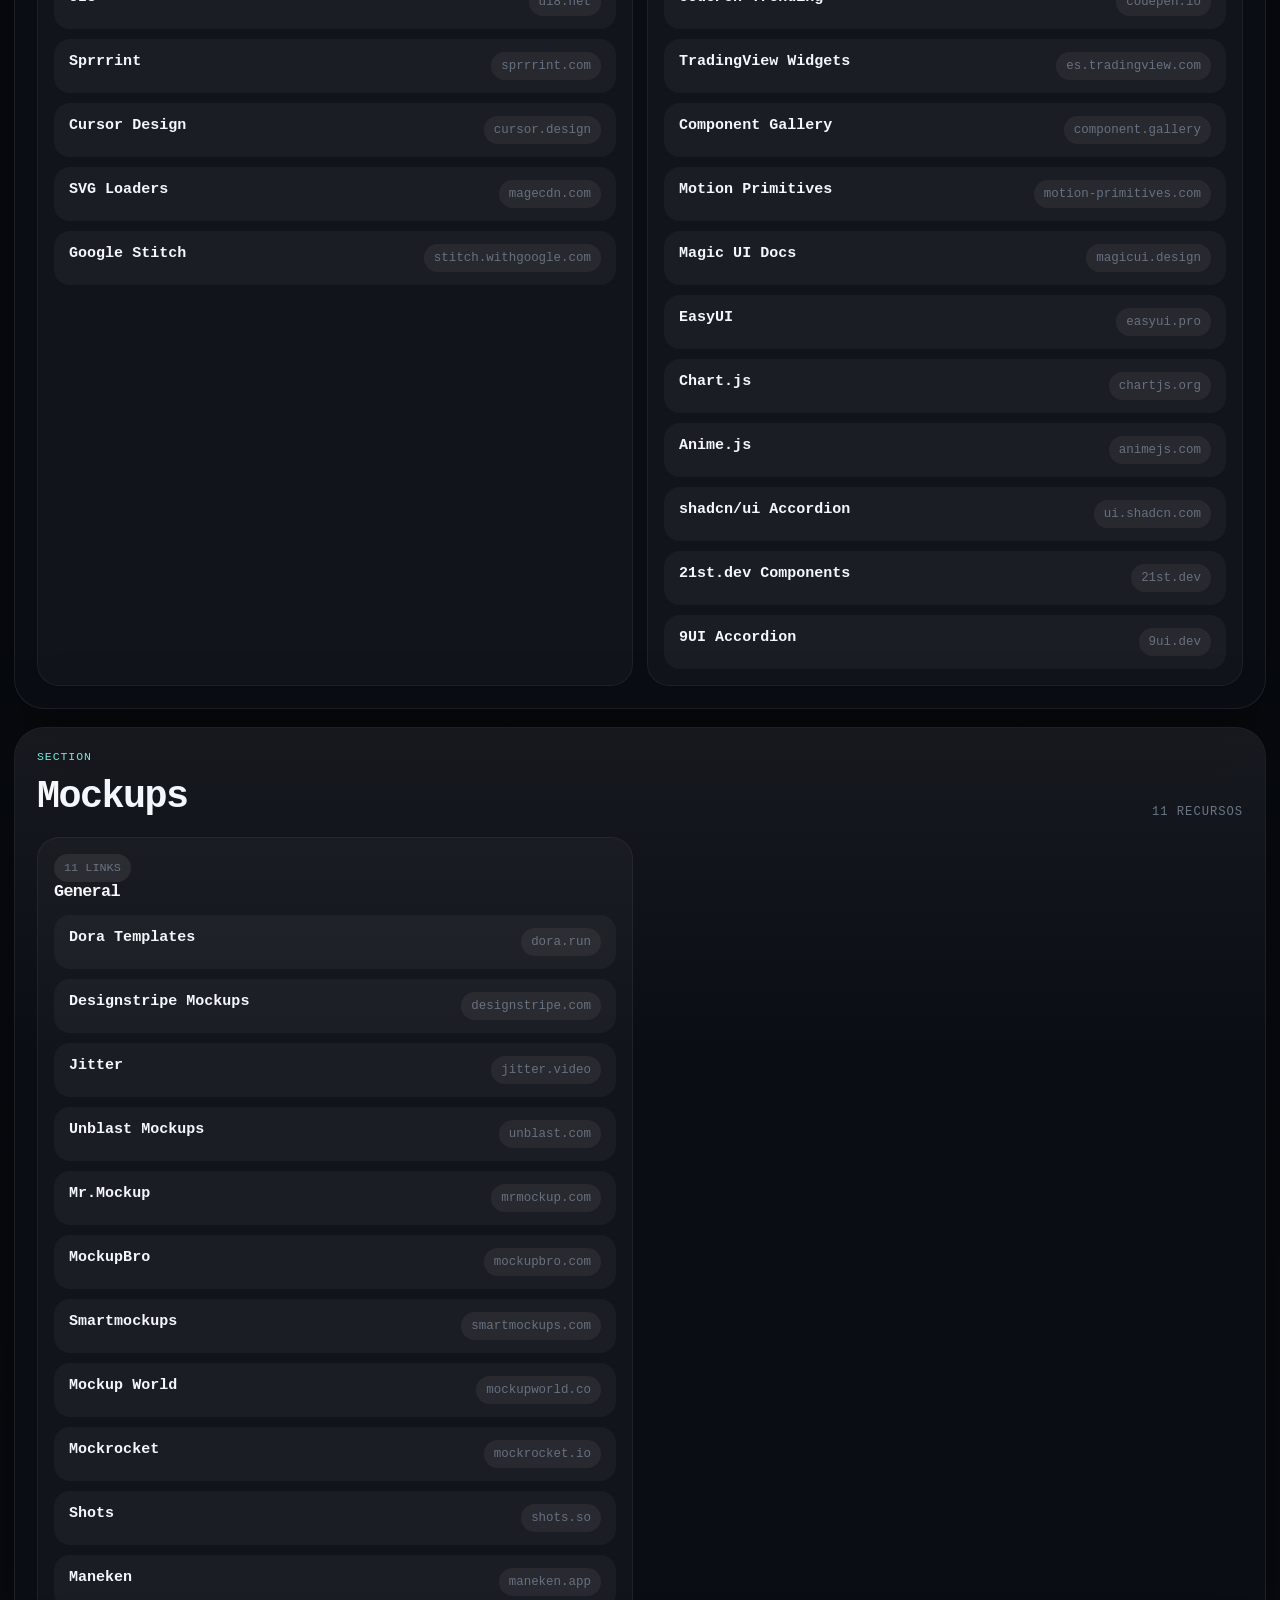
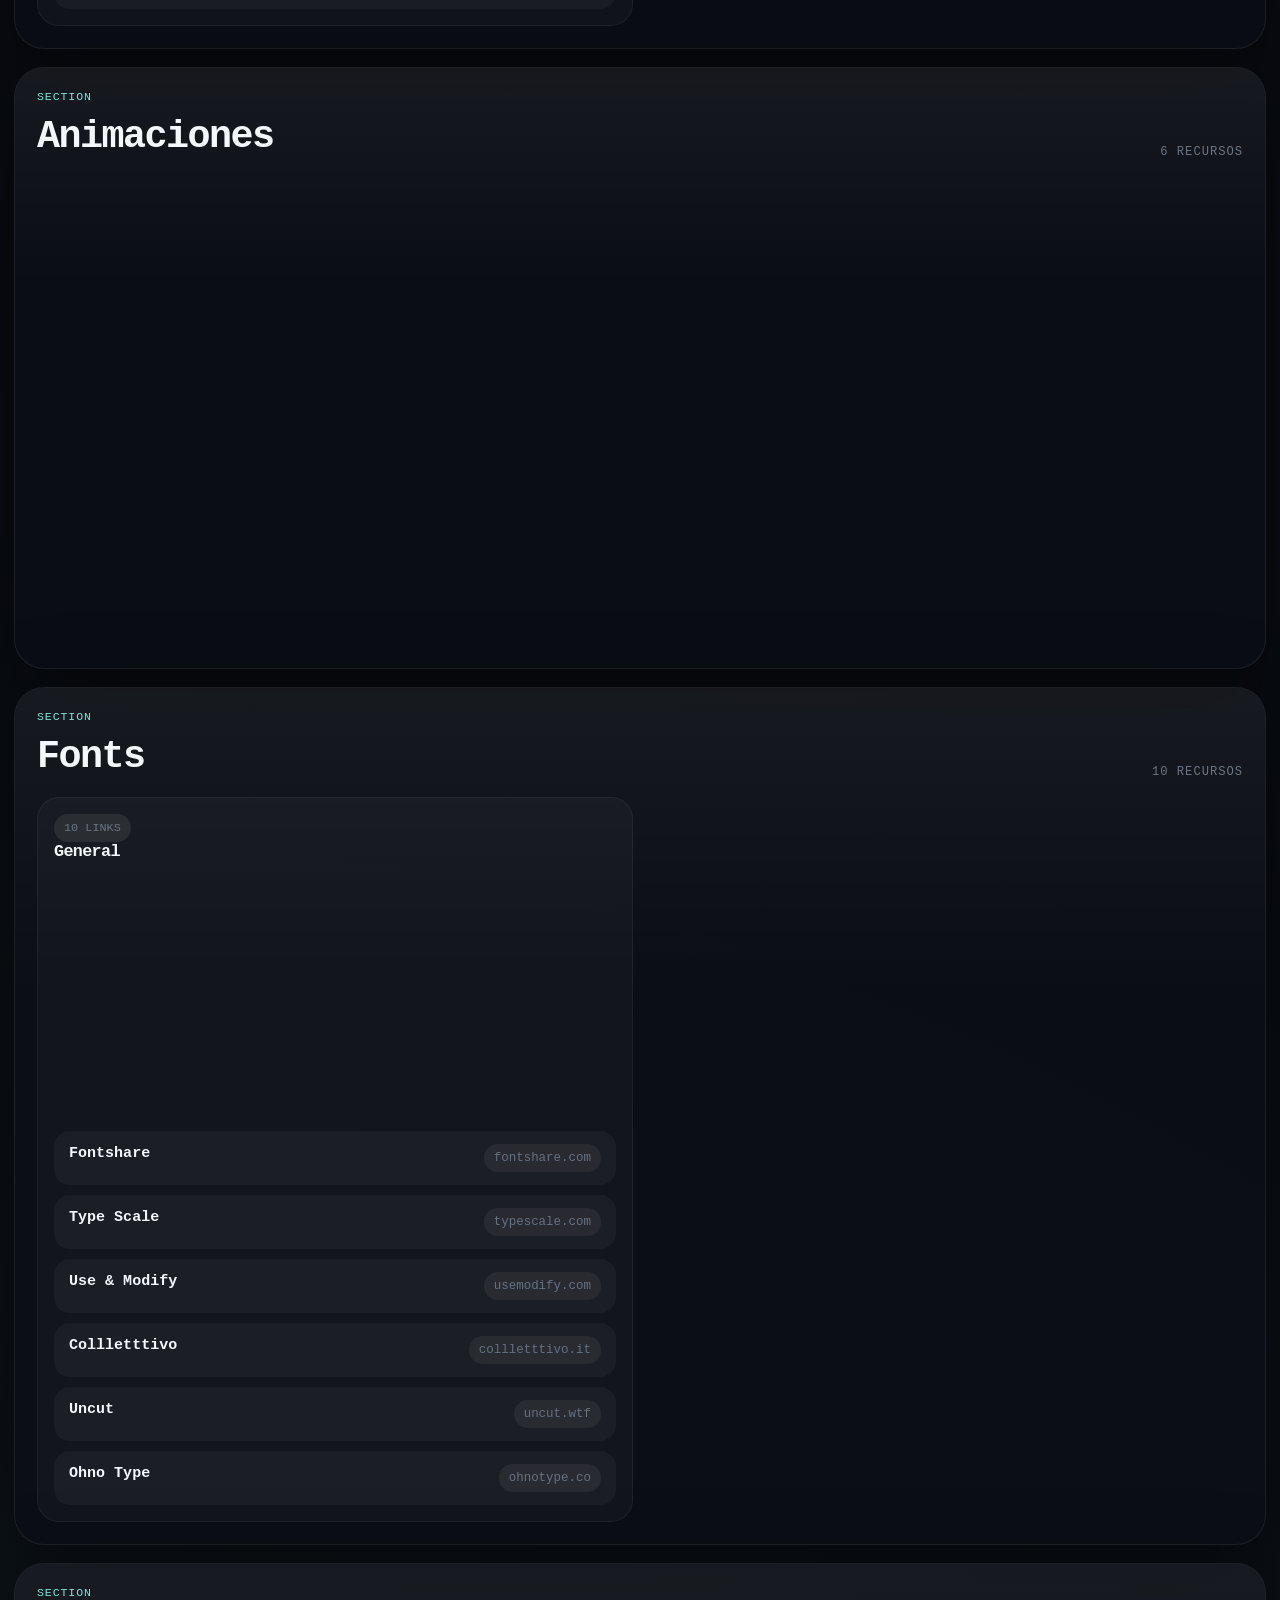
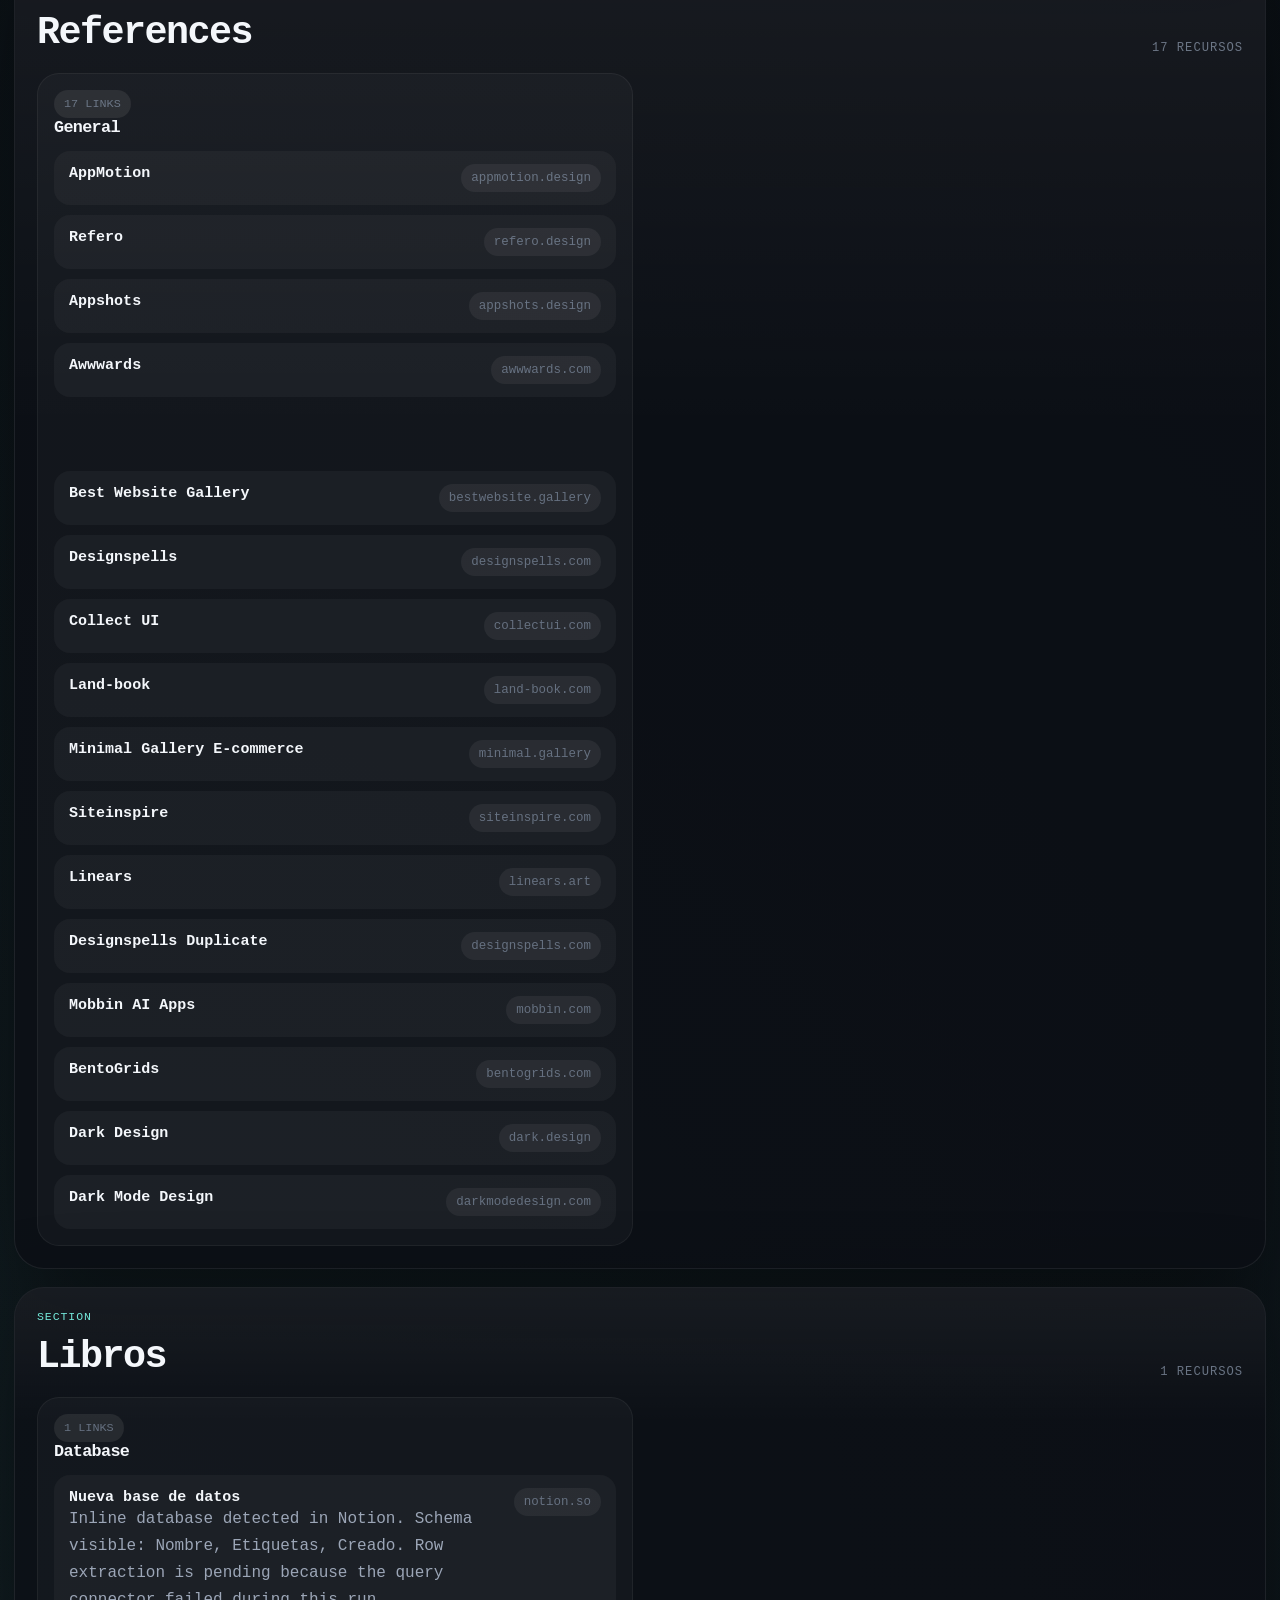
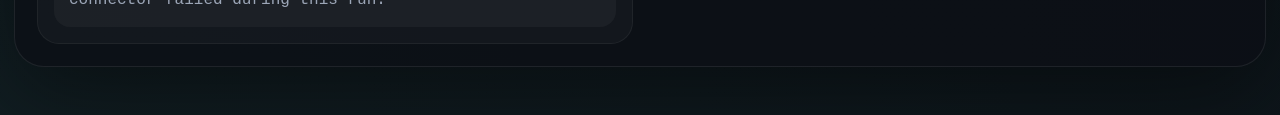
==== commit 083efb31: "Replace hero with section mosaic" ====
--- a/site/index.html
+++ b/site/index.html
@@ -26,25 +26,12 @@
     </header>
 
     <main id="top">
-      <section class="hero shell">
-        <div class="hero-copy reveal reveal-left" style="--delay:40ms">
-          <p class="eyebrow">UX / UI resource vault</p>
-          <h1>Tu stack UX/UI, ordenado.</h1>
-          <p class="hero-text">
-            Herramientas, referencias, visuales y sistemas reunidos en un solo lugar.
-          </p>
-          <div class="hero-actions">
-            <a href="#explorar" class="primary-action">Ver secciones</a>
-          </div>
+      <section class="hero-mosaic shell">
+        <div class="hero-mosaic-head reveal" style="--delay:40ms">
+          <p class="eyebrow">Section access</p>
+          <h1>Entrá por la sección que necesites.</h1>
         </div>
-
-        <section class="featured-shell reveal reveal-right" style="--delay:90ms">
-          <div class="featured-shell-head">
-            <p class="panel-label">Featured sections</p>
-            <span class="featured-shell-note">visual entry points</span>
-          </div>
-          <div id="featured-sections" class="featured-grid"></div>
-        </section>
+        <div id="hero-mosaic-grid" class="hero-mosaic-grid"></div>
       </section>
 
       <section class="content-shell shell" id="explorar">
@@ -66,7 +53,7 @@
             <h2>Exploracion por secciones</h2>
           </div>
           <p class="section-headline-copy">
-            Arrancamos con una portada más visual. Después ordenamos el interior de cada bloque.
+            La portada ahora funciona como mapa visual. Debajo queda la biblioteca completa.
           </p>
         </section>
 
--- a/site/styles.css
+++ b/site/styles.css
@@ -130,9 +130,10 @@
 .brand small,
 .eyebrow,
 .panel-label,
-.featured-shell-note,
 .group-meta,
-.section-count {
+.section-count,
+.mosaic-kicker,
+.mosaic-count {
   font-family: var(--font-code);
 }
 
@@ -151,22 +152,32 @@
   letter-spacing: 0.08em;
 }
 
-.hero {
-  display: grid;
-  grid-template-columns: 0.92fr 1.08fr;
-  gap: 28px;
-  align-items: stretch;
-  padding: 42px 0 30px;
-}
-
-.hero-copy,
-.featured-shell,
-.toolbar,
-.section-card,
-.group-card,
-.featured-card {
-  backdrop-filter: blur(20px);
-  -webkit-backdrop-filter: blur(20px);
+.hero-mosaic {
+  display: grid;
+  gap: 20px;
+  padding: 34px 0 28px;
+}
+
+.hero-mosaic-head {
+  display: flex;
+  align-items: end;
+  justify-content: space-between;
+  gap: 18px;
+}
+
+.hero-mosaic-head h1,
+.section-headline h2,
+.section-header h3,
+.group-card h4,
+.mosaic-copy h3 {
+  margin: 0;
+  font-family: var(--font-code);
+  letter-spacing: -0.04em;
+}
+
+.hero-mosaic-head h1 {
+  font-size: clamp(2rem, 5vw, 3.6rem);
+  max-width: 16ch;
 }
 
 .eyebrow,
@@ -178,174 +189,258 @@
   letter-spacing: 0.08em;
 }
 
-.hero h1,
-.section-headline h2,
-.section-header h3,
-.group-card h4,
-.featured-card h3 {
-  margin: 0;
-  font-family: var(--font-code);
-  letter-spacing: -0.04em;
-}
-
-.hero h1 {
-  font-size: clamp(3rem, 7vw, 5.6rem);
-  line-height: 0.92;
-  max-width: 9ch;
-}
-
-.hero-text,
-.section-headline-copy,
-.featured-card p,
-.item-note {
-  color: var(--text-soft);
-  line-height: 1.7;
-}
-
-.hero-text {
-  max-width: 42ch;
-}
-
-.hero-actions {
-  margin-top: 24px;
-}
-
-.primary-action {
-  display: inline-flex;
-  align-items: center;
-  gap: 10px;
-  padding: 14px 18px;
-  border-radius: 999px;
+.hero-mosaic-grid {
+  display: grid;
+  grid-template-columns: 1.05fr 2.4fr 2.2fr 1.4fr 2.25fr;
+  grid-auto-rows: 138px;
+  gap: 12px;
+}
+
+.mosaic-card {
+  position: relative;
+  overflow: hidden;
+  border-radius: 24px;
+  border: 1px solid rgba(255, 255, 255, 0.08);
   text-decoration: none;
-  font-weight: 700;
-  background: linear-gradient(135deg, rgba(143, 179, 255, 0.92), rgba(110, 231, 216, 0.82));
-  color: #071017;
-  box-shadow: 0 20px 44px rgba(143, 179, 255, 0.16);
-  transition: transform var(--duration-fast) var(--ease-out), box-shadow var(--duration-fast) var(--ease-out);
-}
-
-.primary-action:hover {
-  transform: translateY(-2px);
-  box-shadow: 0 24px 56px rgba(143, 179, 255, 0.2);
-}
-
-.featured-shell {
-  background: rgba(12, 15, 21, 0.72);
-  border: 1px solid var(--line);
-  box-shadow: var(--shadow);
-  border-radius: var(--radius-xl);
-  padding: 18px;
-}
-
-.featured-shell-head {
-  display: flex;
-  align-items: center;
-  justify-content: space-between;
-  gap: 12px;
-  margin-bottom: 14px;
-}
-
-.featured-shell-note {
-  color: var(--text-muted);
-  font-size: 0.72rem;
-  text-transform: uppercase;
-  letter-spacing: 0.08em;
-}
-
-.featured-grid {
-  display: grid;
-  grid-template-columns: repeat(2, minmax(0, 1fr));
-  gap: 14px;
-}
-
-.featured-card {
-  position: relative;
-  min-height: 240px;
-  padding: 18px;
-  border-radius: 24px;
-  overflow: hidden;
-  text-decoration: none;
-  border: 1px solid rgba(255, 255, 255, 0.07);
-  background: linear-gradient(180deg, rgba(18, 22, 30, 0.9), rgba(12, 15, 21, 0.96));
+  color: var(--text);
+  background: linear-gradient(180deg, rgba(18, 22, 30, 0.92), rgba(10, 12, 18, 0.98));
   transition:
     transform var(--duration-fast) var(--ease-out),
     border-color var(--duration-fast) var(--ease-out),
     box-shadow var(--duration-fast) var(--ease-out);
 }
 
-.featured-card:hover {
+.mosaic-card:hover {
   transform: translateY(-4px);
-  border-color: rgba(143, 179, 255, 0.24);
+  border-color: rgba(255, 255, 255, 0.16);
   box-shadow: 0 22px 60px rgba(0, 0, 0, 0.28);
 }
 
-.featured-card::before {
+.mosaic-card::before {
   content: "";
   position: absolute;
   inset: 0;
-  background: var(--feature-bg, linear-gradient(135deg, rgba(143, 179, 255, 0.18), rgba(110, 231, 216, 0.12)));
-  opacity: 0.88;
-}
-
-.featured-card::after {
-  content: "";
+  background: linear-gradient(180deg, rgba(255, 255, 255, 0.04), transparent 24%);
+  pointer-events: none;
+}
+
+.mosaic-card-overlay,
+.mosaic-card-inner,
+.mosaic-visual {
+  position: relative;
+}
+
+.mosaic-card-overlay {
   position: absolute;
-  inset: 16px;
-  border-radius: 18px;
-  border: 1px solid rgba(255, 255, 255, 0.08);
-  background:
-    linear-gradient(180deg, rgba(255, 255, 255, 0.06), transparent 20%),
-    radial-gradient(circle at 30% 20%, rgba(255, 255, 255, 0.12), transparent 22%);
-}
-
-.featured-card-inner,
-.featured-visual {
-  position: relative;
+  inset: 0;
+  opacity: 0.95;
+}
+
+.mosaic-card-inner {
   z-index: 1;
-}
-
-.featured-card-inner {
   display: flex;
   flex-direction: column;
   justify-content: space-between;
   height: 100%;
-}
-
-.featured-card h3 {
-  font-size: 1.25rem;
-}
-
-.featured-card p {
-  max-width: 22ch;
+  padding: 16px;
+}
+
+.mosaic-card-top {
+  display: flex;
+  justify-content: space-between;
+  align-items: start;
+  gap: 10px;
+}
+
+.mosaic-kicker,
+.mosaic-count {
+  display: inline-flex;
+  align-items: center;
+  padding: 6px 10px;
+  border-radius: 999px;
+  font-size: 0.68rem;
+  text-transform: uppercase;
+  letter-spacing: 0.08em;
+  background: rgba(0, 0, 0, 0.18);
+  border: 1px solid rgba(255, 255, 255, 0.08);
+  color: rgba(255, 255, 255, 0.82);
+}
+
+.mosaic-copy h3 {
+  font-size: clamp(1rem, 2vw, 1.8rem);
+}
+
+.mosaic-copy p {
   margin: 6px 0 0;
-  font-size: 0.92rem;
-}
-
-.featured-visual {
-  display: grid;
-  grid-template-columns: repeat(3, 1fr);
-  gap: 8px;
-  align-items: end;
-  margin-top: 28px;
-}
-
-.featured-bar {
-  height: var(--bar-height, 100px);
+  max-width: 20ch;
+  color: rgba(255, 255, 255, 0.84);
+  line-height: 1.45;
+  font-size: 0.88rem;
+}
+
+.mosaic-visual {
+  height: 100%;
+  min-height: 90px;
+}
+
+.shape {
+  position: absolute;
+  display: block;
   border-radius: 999px;
+  border: 1px solid rgba(255, 255, 255, 0.12);
   background: rgba(255, 255, 255, 0.12);
-  border: 1px solid rgba(255, 255, 255, 0.08);
-}
-
-.group-meta {
-  display: inline-flex;
-  gap: 8px;
-  align-items: center;
-  padding: 7px 10px;
-  border-radius: 999px;
-  background: rgba(255, 255, 255, 0.08);
-  color: var(--text-muted);
-  font-size: 0.74rem;
-  text-transform: uppercase;
+  backdrop-filter: blur(12px);
+  -webkit-backdrop-filter: blur(12px);
+}
+
+.shape-a {
+  width: 44%;
+  height: 46%;
+  left: 6%;
+  bottom: 2%;
+}
+
+.shape-b {
+  width: 32%;
+  height: 30%;
+  left: 40%;
+  bottom: 2%;
+}
+
+.shape-c {
+  width: 26%;
+  height: 52%;
+  right: 6%;
+  bottom: 2%;
+}
+
+.mosaic-card.tall {
+  grid-row: span 2;
+}
+
+.mosaic-card.small {
+  grid-row: span 1;
+}
+
+.mosaic-card.medium {
+  grid-row: span 2;
+}
+
+.mosaic-card.wide {
+  grid-column: span 2;
+  grid-row: span 2;
+}
+
+.mosaic-card.hero {
+  grid-column: span 2;
+  grid-row: span 3;
+}
+
+.mosaic-card.portrait {
+  grid-row: span 3;
+}
+
+.theme-sand .mosaic-card-overlay {
+  background:
+    linear-gradient(180deg, rgba(255, 232, 202, 0.95), rgba(242, 241, 232, 0.96)),
+    radial-gradient(circle at top, rgba(251, 188, 111, 0.22), transparent 28%);
+}
+
+.theme-sand .mosaic-copy,
+.theme-sand .mosaic-kicker,
+.theme-sand .mosaic-count {
+  color: #1a1c20;
+}
+
+.theme-sand .shape {
+  background: rgba(255, 255, 255, 0.22);
+  border-color: rgba(26, 28, 32, 0.08);
+}
+
+.theme-night .mosaic-card-overlay {
+  background:
+    radial-gradient(circle at 20% 30%, rgba(106, 216, 212, 0.8), transparent 18%),
+    radial-gradient(circle at 48% 18%, rgba(71, 107, 255, 0.92), transparent 16%),
+    radial-gradient(circle at 78% 36%, rgba(255, 210, 92, 0.82), transparent 16%),
+    radial-gradient(circle at 92% 22%, rgba(255, 122, 122, 0.84), transparent 11%),
+    linear-gradient(180deg, rgba(8, 10, 14, 0.98), rgba(10, 12, 18, 0.98));
+}
+
+.theme-night .shape {
+  background: rgba(255, 255, 255, 0.07);
+}
+
+.theme-ice .mosaic-card-overlay {
+  background:
+    linear-gradient(180deg, rgba(245, 249, 255, 0.96), rgba(220, 230, 243, 0.94)),
+    radial-gradient(circle at top right, rgba(108, 214, 255, 0.18), transparent 24%);
+}
+
+.theme-ice .mosaic-copy,
+.theme-ice .mosaic-kicker,
+.theme-ice .mosaic-count {
+  color: #12161d;
+}
+
+.theme-ice .shape {
+  background: rgba(35, 54, 89, 0.1);
+  border-color: rgba(18, 22, 29, 0.08);
+}
+
+.theme-ink .mosaic-card-overlay {
+  background: linear-gradient(180deg, rgba(8, 10, 14, 0.98), rgba(18, 20, 26, 0.98));
+}
+
+.theme-spectrum .mosaic-card-overlay {
+  background:
+    radial-gradient(circle at 70% 18%, rgba(180, 125, 255, 0.88), transparent 16%),
+    linear-gradient(135deg, rgba(20, 23, 33, 0.98), rgba(8, 10, 16, 0.98));
+}
+
+.theme-spectrum .shape-a,
+.theme-spectrum .shape-b,
+.theme-spectrum .shape-c {
+  border-radius: 14px;
+  transform: rotate(-12deg);
+}
+
+.theme-paper .mosaic-card-overlay {
+  background:
+    linear-gradient(180deg, rgba(246, 243, 237, 0.96), rgba(232, 238, 232, 0.94)),
+    radial-gradient(circle at 72% 18%, rgba(154, 89, 89, 0.28), transparent 18%);
+}
+
+.theme-paper .mosaic-copy,
+.theme-paper .mosaic-kicker,
+.theme-paper .mosaic-count {
+  color: #171c22;
+}
+
+.theme-paper .shape {
+  background: rgba(23, 28, 34, 0.08);
+  border-color: rgba(23, 28, 34, 0.08);
+}
+
+.theme-electric .mosaic-card-overlay {
+  background:
+    linear-gradient(180deg, rgba(74, 124, 255, 0.94), rgba(86, 123, 255, 0.9) 52%, rgba(234, 255, 92, 0.96));
+}
+
+.theme-electric .mosaic-copy,
+.theme-electric .mosaic-kicker,
+.theme-electric .mosaic-count {
+  color: #090d14;
+}
+
+.theme-electric .shape {
+  background: rgba(9, 13, 20, 0.08);
+  border-color: rgba(9, 13, 20, 0.08);
+}
+
+.theme-lime .mosaic-card-overlay {
+  background:
+    linear-gradient(180deg, rgba(18, 28, 24, 0.96), rgba(18, 28, 24, 0.96)),
+    radial-gradient(circle at bottom, rgba(212, 255, 113, 0.24), transparent 24%);
 }
 
 .content-shell {
@@ -452,8 +547,11 @@
   font-size: clamp(1.9rem, 4vw, 3rem);
 }
 
-.section-headline-copy {
+.section-headline-copy,
+.item-note {
   max-width: 42ch;
+  color: var(--text-soft);
+  line-height: 1.7;
 }
 
 .sections-root {
@@ -485,6 +583,11 @@
   justify-content: space-between;
   gap: 18px;
   margin-bottom: 18px;
+}
+
+.section-header h3,
+.group-card h4 {
+  font-family: var(--font-code);
 }
 
 .section-header h3 {
@@ -524,6 +627,18 @@
 .group-card h4 {
   font-size: 1.05rem;
   margin-bottom: 14px;
+}
+
+.group-meta {
+  display: inline-flex;
+  gap: 8px;
+  align-items: center;
+  padding: 7px 10px;
+  border-radius: 999px;
+  background: rgba(255, 255, 255, 0.08);
+  color: var(--text-muted);
+  font-size: 0.74rem;
+  text-transform: uppercase;
 }
 
 .item-list {
@@ -590,19 +705,6 @@
   transform: translateY(0) scale(1);
 }
 
-.reveal-left {
-  transform: translateX(-26px) scale(0.99);
-}
-
-.reveal-right {
-  transform: translateX(26px) scale(0.99);
-}
-
-.reveal-left.is-visible,
-.reveal-right.is-visible {
-  transform: translateX(0) scale(1);
-}
-
 @keyframes floatAmbient {
   from {
     transform: translate3d(0, 0, 0) scale(1);
@@ -612,42 +714,42 @@
   }
 }
 
-@media (max-width: 1100px) {
-  .hero,
-  .section-headline {
-    grid-template-columns: 1fr;
-    display: grid;
-  }
-
-  .section-headline {
-    align-items: start;
-  }
-}
-
-@media (max-width: 780px) {
-  .shell {
-    width: min(var(--max-width), calc(100vw - 18px));
-  }
-
-  .featured-grid,
-  .groups-grid {
-    grid-template-columns: 1fr;
-  }
-
-  .hero,
-  .section-header,
-  .item-link {
-    gap: 16px;
-  }
-
+@media (max-width: 1200px) {
+  .hero-mosaic-grid {
+    grid-template-columns: repeat(3, minmax(0, 1fr));
+    grid-auto-rows: 150px;
+  }
+
+  .mosaic-card.wide,
+  .mosaic-card.hero,
+  .mosaic-card.portrait {
+    grid-column: span 2;
+  }
+}
+
+@media (max-width: 900px) {
+  .hero-mosaic-head,
+  .section-headline,
   .section-header,
   .item-link {
     flex-direction: column;
     align-items: start;
   }
 
-  .hero h1 {
-    max-width: none;
+  .hero-mosaic-grid,
+  .groups-grid {
+    grid-template-columns: 1fr;
+  }
+
+  .mosaic-card,
+  .mosaic-card.wide,
+  .mosaic-card.hero,
+  .mosaic-card.portrait,
+  .mosaic-card.medium,
+  .mosaic-card.tall {
+    grid-column: span 1;
+    grid-row: span 1;
+    min-height: 240px;
   }
 }
 
@@ -664,9 +766,7 @@
     transition-delay: 0ms !important;
   }
 
-  .reveal,
-  .reveal-left,
-  .reveal-right {
+  .reveal {
     opacity: 1;
     transform: none;
   }
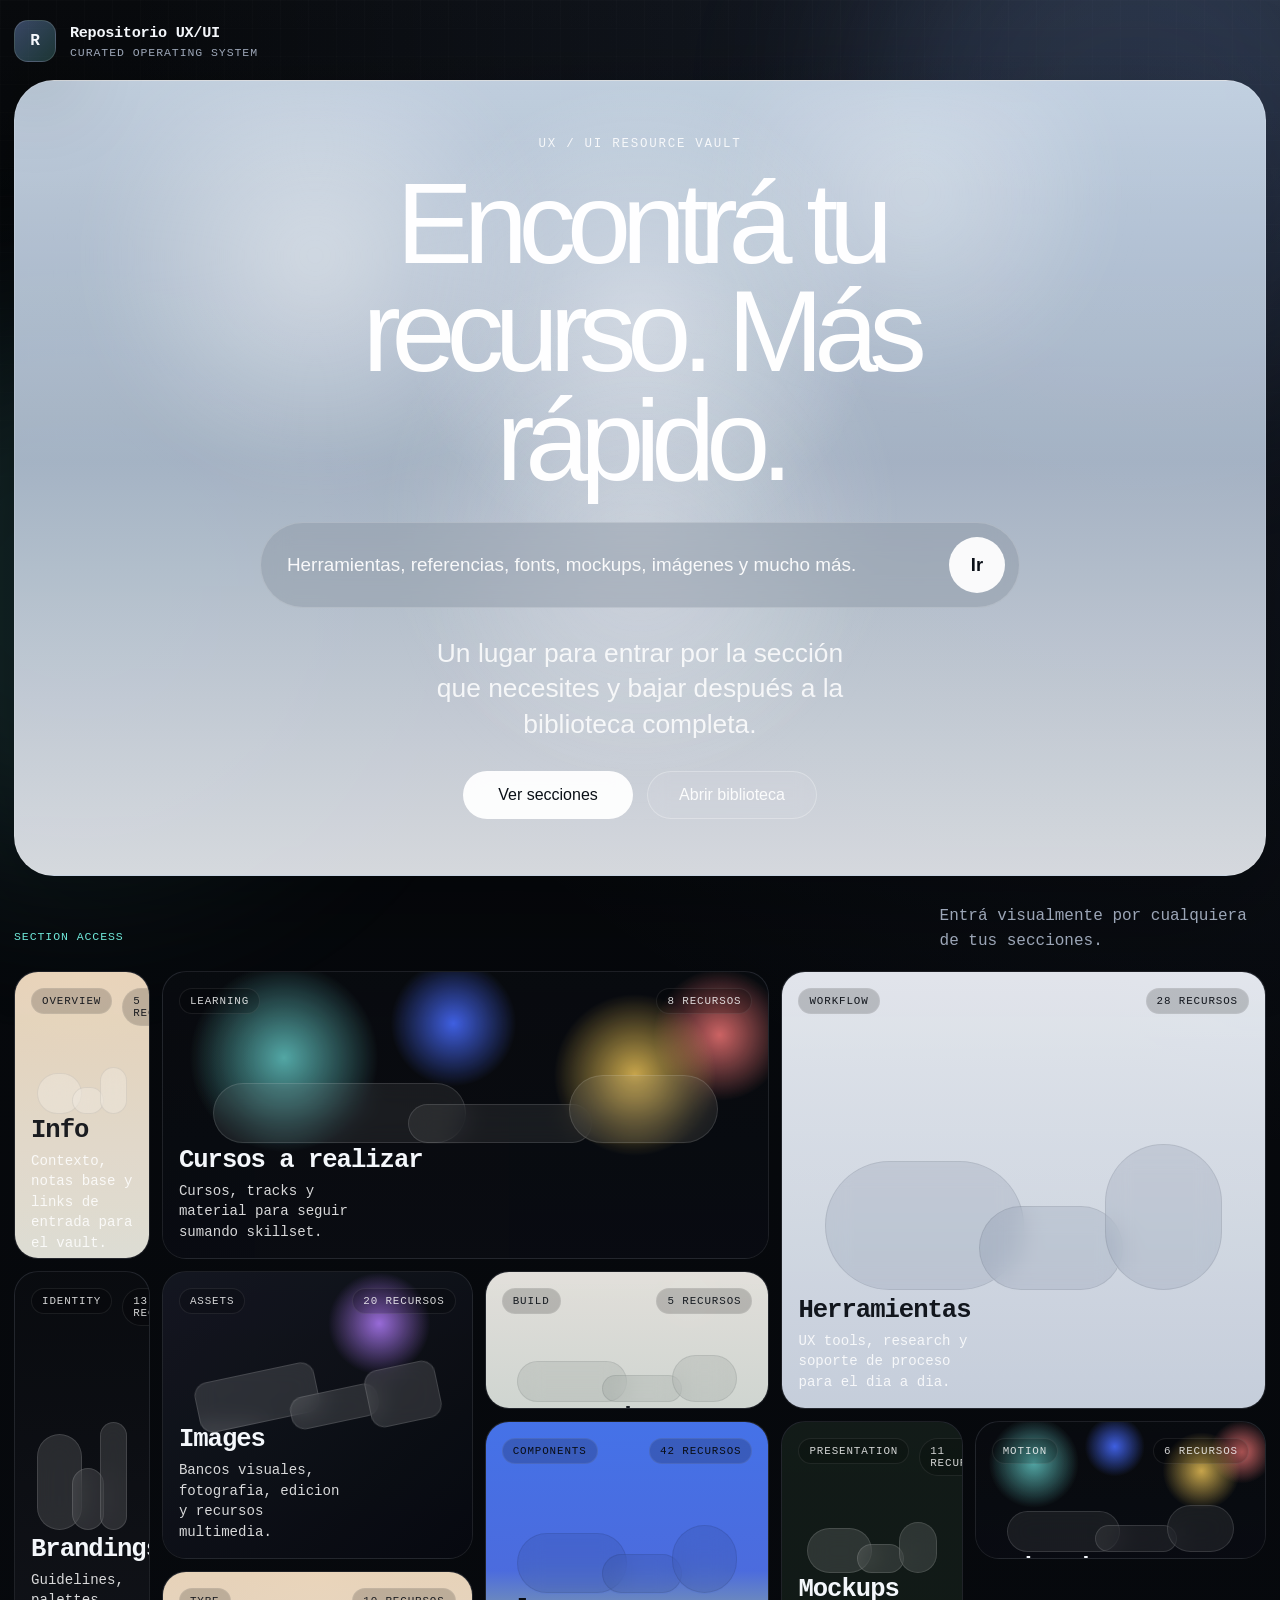
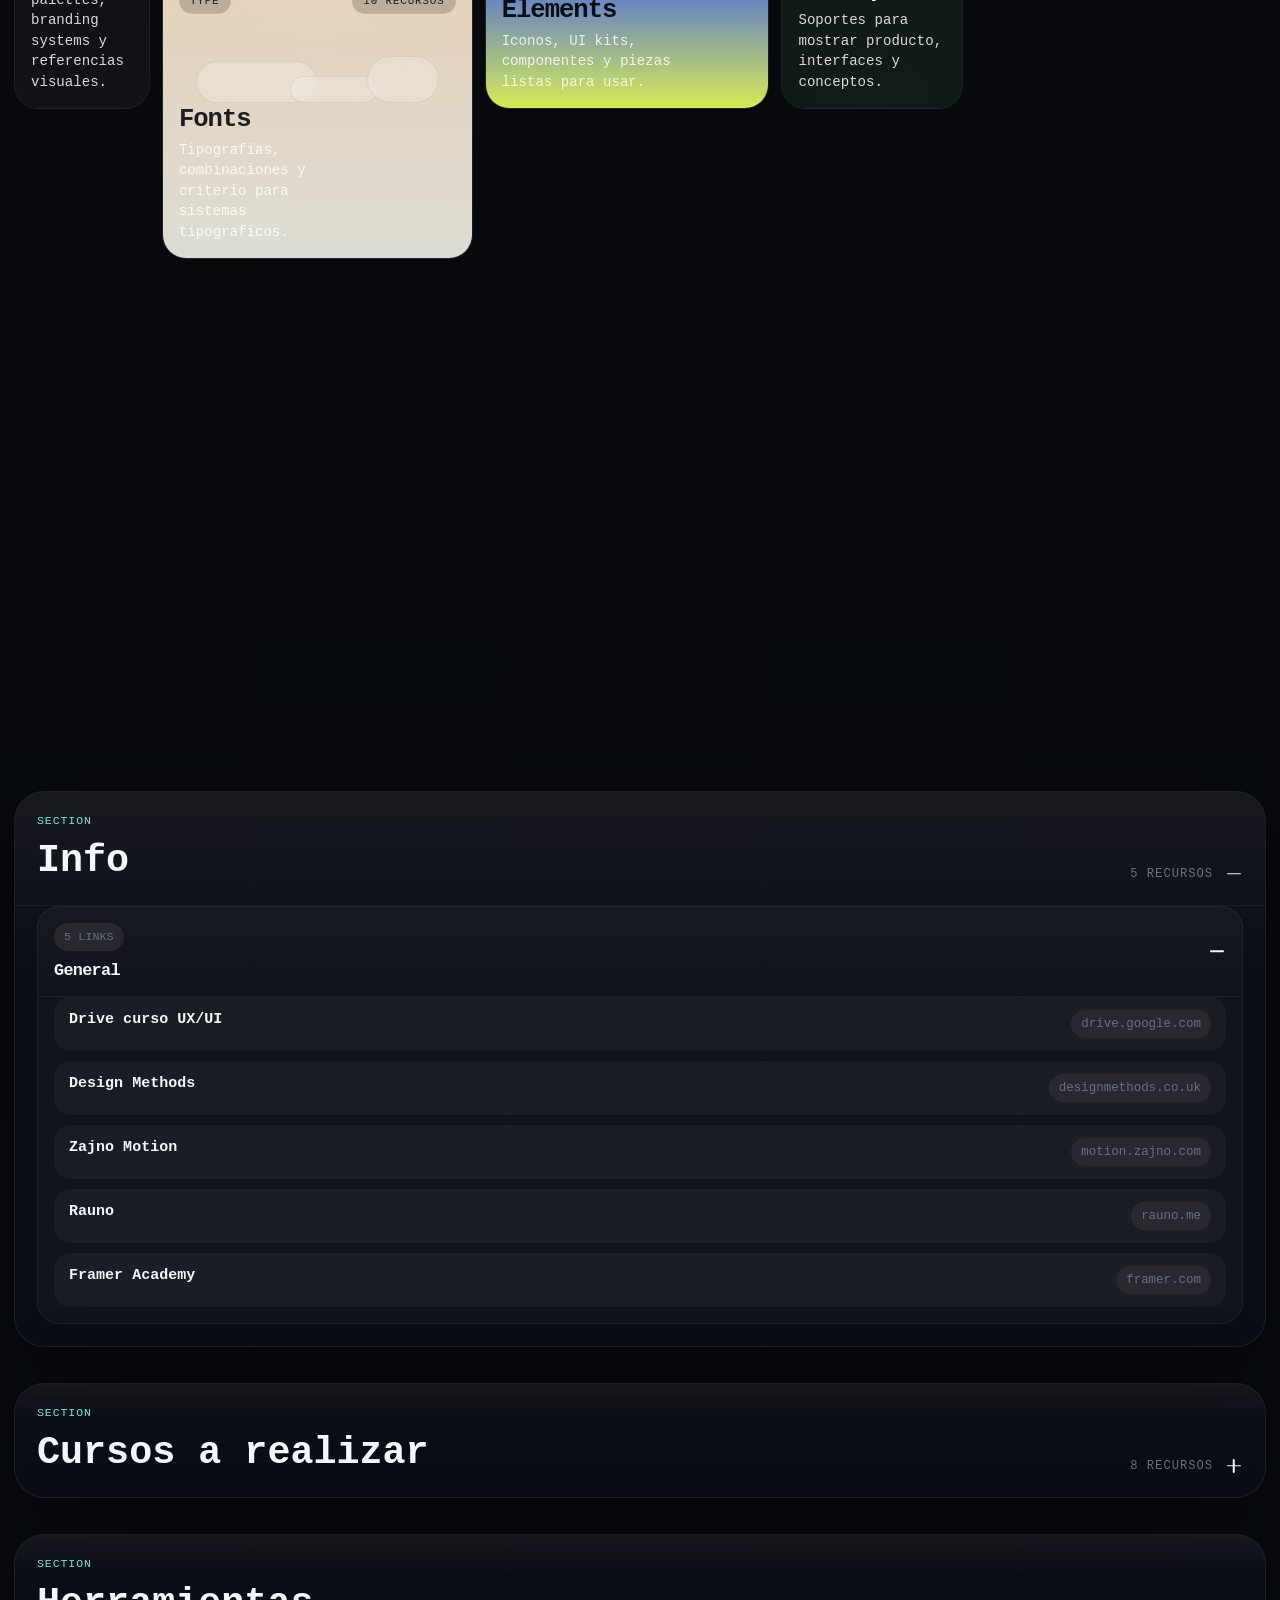
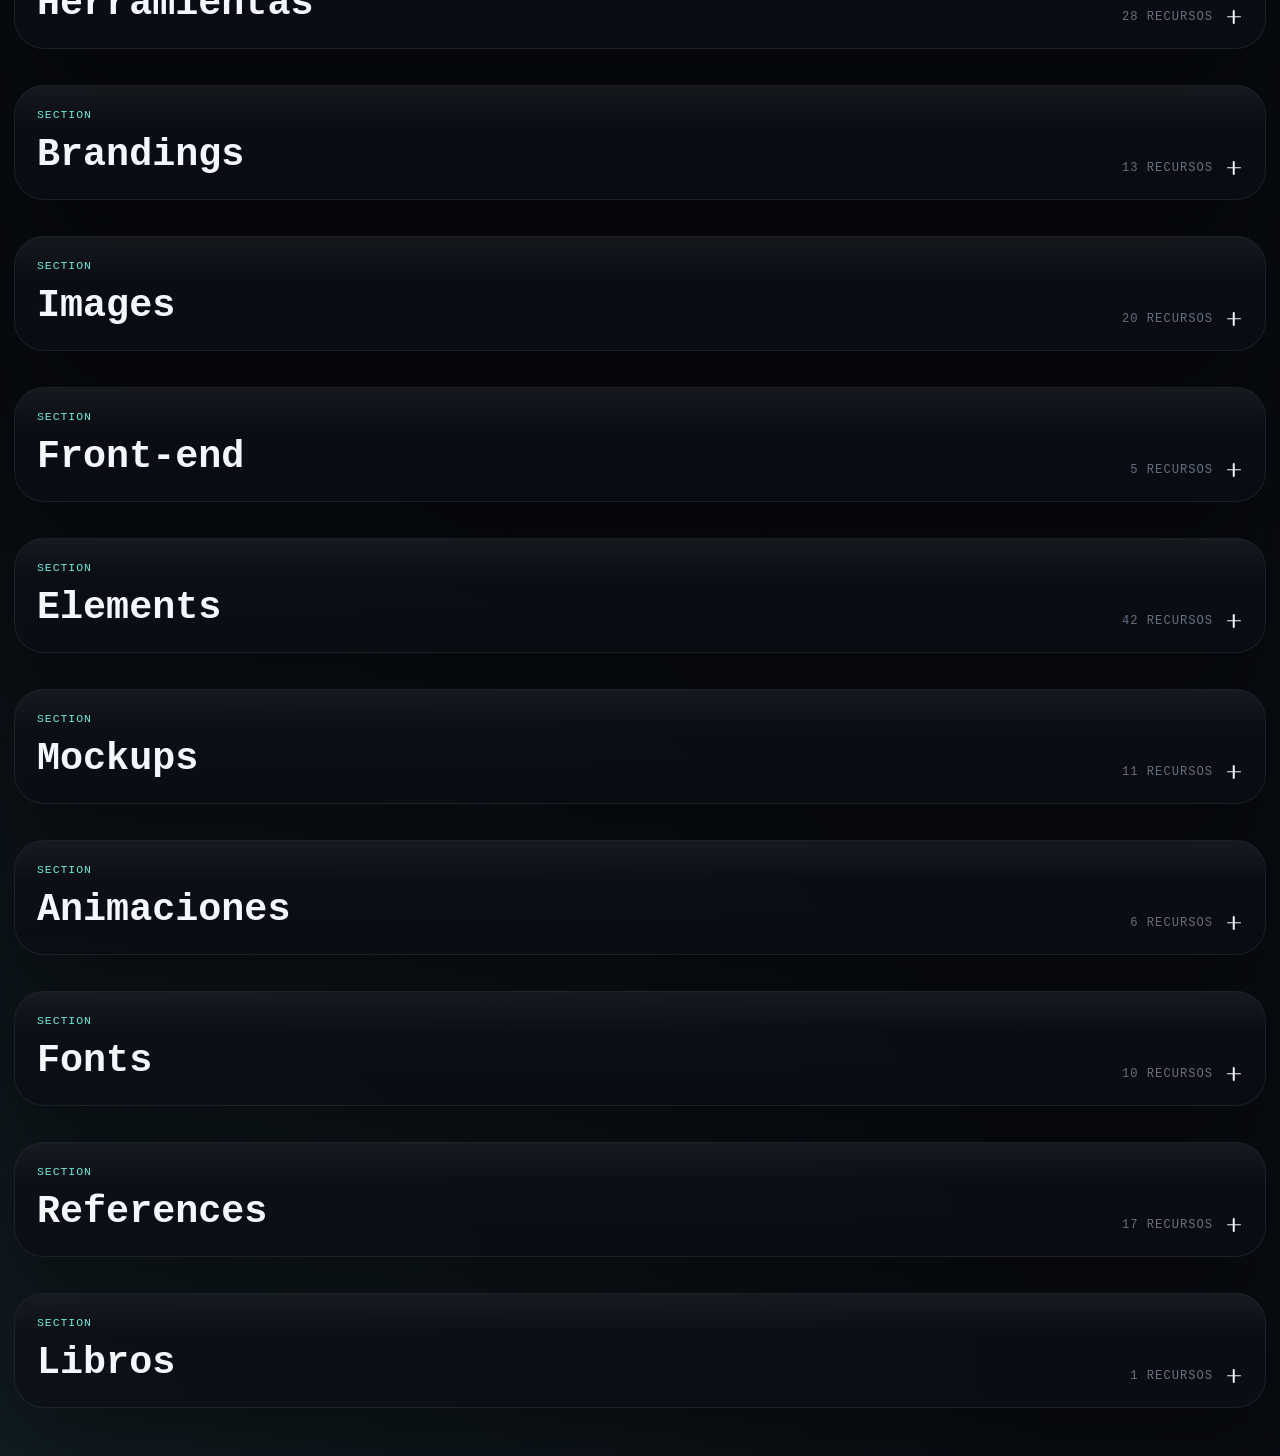
==== commit d50cb4b9: "Refine landing hero" ====
--- a/site/index.html
+++ b/site/index.html
@@ -26,10 +26,31 @@
     </header>
 
     <main id="top">
+      <section class="hero-intro shell">
+        <div class="hero-sky reveal" style="--delay:30ms">
+          <p class="hero-kicker">UX / UI RESOURCE VAULT</p>
+          <h1>Encontrá tu recurso. Más rápido.</h1>
+
+          <div class="hero-prompt" aria-hidden="true">
+            <span class="hero-prompt-text">Herramientas, referencias, fonts, mockups, imágenes y mucho más.</span>
+            <a class="hero-prompt-action" href="#explorar">Ir</a>
+          </div>
+
+          <p class="hero-copy">
+            Un lugar para entrar por la sección que necesites y bajar después a la biblioteca completa.
+          </p>
+
+          <div class="hero-actions">
+            <a class="hero-button is-primary" href="#hero-mosaic-grid">Ver secciones</a>
+            <a class="hero-button" href="#explorar">Abrir biblioteca</a>
+          </div>
+        </div>
+      </section>
+
       <section class="hero-mosaic shell">
-        <div class="hero-mosaic-head reveal" style="--delay:40ms">
+        <div class="hero-mosaic-label reveal" style="--delay:60ms">
           <p class="eyebrow">Section access</p>
-          <h1>Entrá por la sección que necesites.</h1>
+          <p class="hero-mosaic-copy">Entrá visualmente por cualquiera de tus secciones.</p>
         </div>
         <div id="hero-mosaic-grid" class="hero-mosaic-grid"></div>
       </section>
@@ -53,7 +74,7 @@
             <h2>Exploracion por secciones</h2>
           </div>
           <p class="section-headline-copy">
-            La portada ahora funciona como mapa visual. Debajo queda la biblioteca completa.
+            La portada funciona como entrada visual y abajo queda la librería completa en formato compacto.
           </p>
         </section>
 
--- a/site/styles.css
+++ b/site/styles.css
@@ -771,3 +771,377 @@
     transform: none;
   }
 }
+
+.section-dropdown {
+  position: relative;
+  overflow: hidden;
+  background: rgba(12, 15, 21, 0.78);
+  border: 1px solid var(--line);
+  box-shadow: var(--shadow);
+  border-radius: var(--radius-xl);
+}
+
+.section-dropdown::after {
+  content: "";
+  position: absolute;
+  inset: 0;
+  background: linear-gradient(180deg, rgba(255, 255, 255, 0.05), transparent 36%);
+  pointer-events: none;
+}
+
+.section-dropdown + .section-dropdown {
+  margin-top: 18px;
+}
+
+.section-summary,
+.group-summary {
+  list-style: none;
+  cursor: pointer;
+}
+
+.section-summary::-webkit-details-marker,
+.group-summary::-webkit-details-marker {
+  display: none;
+}
+
+.section-summary {
+  position: relative;
+  z-index: 1;
+  display: flex;
+  align-items: end;
+  justify-content: space-between;
+  gap: 18px;
+  padding: 22px;
+}
+
+.section-summary-copy h3 {
+  font-size: clamp(1.5rem, 3vw, 2.4rem);
+  margin: 0;
+}
+
+.section-summary-meta {
+  display: flex;
+  align-items: center;
+  gap: 12px;
+}
+
+.section-toggle,
+.group-toggle {
+  position: relative;
+  width: 18px;
+  height: 18px;
+  flex: 0 0 18px;
+}
+
+.section-toggle::before,
+.section-toggle::after,
+.group-toggle::before,
+.group-toggle::after {
+  content: "";
+  position: absolute;
+  left: 50%;
+  top: 50%;
+  width: 14px;
+  height: 1.5px;
+  border-radius: 999px;
+  background: currentColor;
+  transform: translate(-50%, -50%);
+  transition: transform var(--duration-fast) var(--ease-out), opacity var(--duration-fast) var(--ease-out);
+}
+
+.section-toggle::after,
+.group-toggle::after {
+  transform: translate(-50%, -50%) rotate(90deg);
+}
+
+.section-dropdown[open] .section-toggle::after,
+.group-dropdown[open] .group-toggle::after {
+  transform: translate(-50%, -50%) rotate(90deg) scaleX(0);
+  opacity: 0;
+}
+
+.section-dropdown-body {
+  position: relative;
+  z-index: 1;
+  padding: 0 22px 22px;
+}
+
+.group-stack {
+  display: grid;
+  gap: 12px;
+}
+
+.group-dropdown {
+  padding: 0;
+}
+
+.group-summary {
+  display: flex;
+  align-items: center;
+  justify-content: space-between;
+  gap: 14px;
+  padding: 16px;
+}
+
+.group-summary h4 {
+  font-size: 1.05rem;
+  margin: 10px 0 0;
+}
+
+.group-dropdown .item-list {
+  padding: 0 16px 16px;
+}
+
+.section-dropdown[open] .section-summary,
+.group-dropdown[open] .group-summary {
+  border-bottom: 1px solid rgba(255, 255, 255, 0.05);
+}
+
+@media (max-width: 900px) {
+  .section-summary,
+  .group-summary {
+    flex-direction: column;
+    align-items: start;
+  }
+
+  .section-summary-meta {
+    width: 100%;
+    justify-content: space-between;
+  }
+}
+
+:root {
+  --font-display: "Helvetica Neue", "Avenir Next", "Neue Haas Grotesk Text Pro", "Segoe UI", sans-serif;
+}
+
+.topbar {
+  position: relative;
+  z-index: 3;
+}
+
+.hero-intro {
+  padding: 18px 0 18px;
+}
+
+.hero-sky {
+  position: relative;
+  overflow: hidden;
+  min-height: 72vh;
+  border-radius: 40px;
+  border: 1px solid rgba(255, 255, 255, 0.16);
+  padding: clamp(28px, 5vw, 56px);
+  display: flex;
+  flex-direction: column;
+  align-items: center;
+  justify-content: center;
+  text-align: center;
+  background:
+    radial-gradient(circle at 50% 30%, rgba(255, 255, 255, 0.42), transparent 28%),
+    radial-gradient(circle at 50% 55%, rgba(255, 255, 255, 0.22), transparent 34%),
+    linear-gradient(180deg, rgba(201, 216, 233, 0.94), rgba(178, 193, 212, 0.9) 48%, rgba(227, 231, 236, 0.92));
+  box-shadow: 0 32px 120px rgba(0, 0, 0, 0.28);
+}
+
+.hero-sky::before {
+  content: "";
+  position: absolute;
+  inset: 0;
+  background:
+    radial-gradient(circle at 24% 22%, rgba(255, 255, 255, 0.45), transparent 20%),
+    radial-gradient(circle at 72% 14%, rgba(255, 255, 255, 0.32), transparent 18%),
+    radial-gradient(circle at 50% 62%, rgba(255, 255, 255, 0.18), transparent 28%);
+  filter: blur(28px);
+  pointer-events: none;
+}
+
+.hero-sky::after {
+  content: "";
+  position: absolute;
+  inset: 0;
+  background: linear-gradient(180deg, rgba(255, 255, 255, 0.04), transparent 18%, rgba(255, 255, 255, 0.08) 100%);
+  pointer-events: none;
+}
+
+.hero-kicker,
+.hero-copy,
+.hero-mosaic-copy,
+.hero-button,
+.hero-prompt-text,
+.hero-prompt-action {
+  position: relative;
+  z-index: 1;
+}
+
+.hero-kicker {
+  margin: 0 0 18px;
+  color: rgba(255, 255, 255, 0.85);
+  font-size: 0.78rem;
+  letter-spacing: 0.14em;
+  text-transform: uppercase;
+}
+
+.hero-sky h1 {
+  position: relative;
+  z-index: 1;
+  margin: 0;
+  max-width: 9ch;
+  font-family: var(--font-display);
+  font-weight: 500;
+  font-size: clamp(3.9rem, 9vw, 7.8rem);
+  line-height: 0.94;
+  letter-spacing: -0.08em;
+  color: rgba(255, 255, 255, 0.98);
+}
+
+.hero-prompt {
+  position: relative;
+  z-index: 1;
+  display: flex;
+  align-items: center;
+  justify-content: space-between;
+  gap: 16px;
+  width: min(760px, 100%);
+  margin-top: 28px;
+  padding: 14px 14px 14px 26px;
+  border-radius: 999px;
+  background: rgba(139, 150, 163, 0.46);
+  backdrop-filter: blur(14px);
+  -webkit-backdrop-filter: blur(14px);
+  border: 1px solid rgba(255, 255, 255, 0.18);
+}
+
+.hero-prompt-text {
+  color: rgba(255, 255, 255, 0.92);
+  font-family: var(--font-display);
+  font-size: clamp(1rem, 1.5vw, 1.18rem);
+  text-align: left;
+}
+
+.hero-prompt-action {
+  width: 56px;
+  height: 56px;
+  flex: 0 0 56px;
+  display: grid;
+  place-items: center;
+  border-radius: 999px;
+  background: rgba(255, 255, 255, 0.94);
+  color: #0b1018;
+  text-decoration: none;
+  font-family: var(--font-display);
+  font-size: 1.15rem;
+  font-weight: 700;
+  transition: transform var(--duration-fast) var(--ease-out), background var(--duration-fast) var(--ease-out);
+}
+
+.hero-prompt-action:hover {
+  transform: translateY(-1px) scale(1.02);
+  background: #ffffff;
+}
+
+.hero-copy {
+  margin: 28px auto 0;
+  max-width: 28ch;
+  font-family: var(--font-display);
+  font-size: clamp(1.1rem, 2.1vw, 1.65rem);
+  line-height: 1.35;
+  color: rgba(255, 255, 255, 0.84);
+}
+
+.hero-actions {
+  position: relative;
+  z-index: 1;
+  display: flex;
+  align-items: center;
+  justify-content: center;
+  gap: 14px;
+  flex-wrap: wrap;
+  margin-top: 28px;
+}
+
+.hero-button {
+  display: inline-flex;
+  align-items: center;
+  justify-content: center;
+  min-width: 170px;
+  padding: 14px 22px;
+  border-radius: 999px;
+  border: 1px solid rgba(255, 255, 255, 0.28);
+  color: rgba(255, 255, 255, 0.92);
+  text-decoration: none;
+  font-family: var(--font-display);
+  font-size: 1rem;
+  background: rgba(255, 255, 255, 0.06);
+  backdrop-filter: blur(10px);
+  -webkit-backdrop-filter: blur(10px);
+  transition:
+    transform var(--duration-fast) var(--ease-out),
+    background var(--duration-fast) var(--ease-out),
+    border-color var(--duration-fast) var(--ease-out),
+    color var(--duration-fast) var(--ease-out);
+}
+
+.hero-button:hover {
+  transform: translateY(-2px);
+  background: rgba(255, 255, 255, 0.12);
+}
+
+.hero-button.is-primary {
+  background: rgba(255, 255, 255, 0.94);
+  color: #0a1017;
+  border-color: transparent;
+}
+
+.hero-button.is-primary:hover {
+  background: #ffffff;
+}
+
+.hero-mosaic {
+  gap: 16px;
+  padding: 10px 0 28px;
+}
+
+.hero-mosaic-label {
+  display: flex;
+  align-items: end;
+  justify-content: space-between;
+  gap: 20px;
+}
+
+.hero-mosaic-copy {
+  margin: 0;
+  color: var(--text-soft);
+  max-width: 34ch;
+  line-height: 1.6;
+}
+
+@media (max-width: 900px) {
+  .hero-sky {
+    min-height: auto;
+    padding: 30px 20px;
+    border-radius: 28px;
+  }
+
+  .hero-sky h1 {
+    max-width: 11ch;
+    font-size: clamp(3rem, 15vw, 4.8rem);
+  }
+
+  .hero-prompt {
+    padding: 10px 10px 10px 18px;
+  }
+
+  .hero-prompt-text {
+    font-size: 0.98rem;
+  }
+
+  .hero-prompt-action {
+    width: 48px;
+    height: 48px;
+    flex-basis: 48px;
+  }
+
+  .hero-mosaic-label {
+    flex-direction: column;
+    align-items: start;
+  }
+}
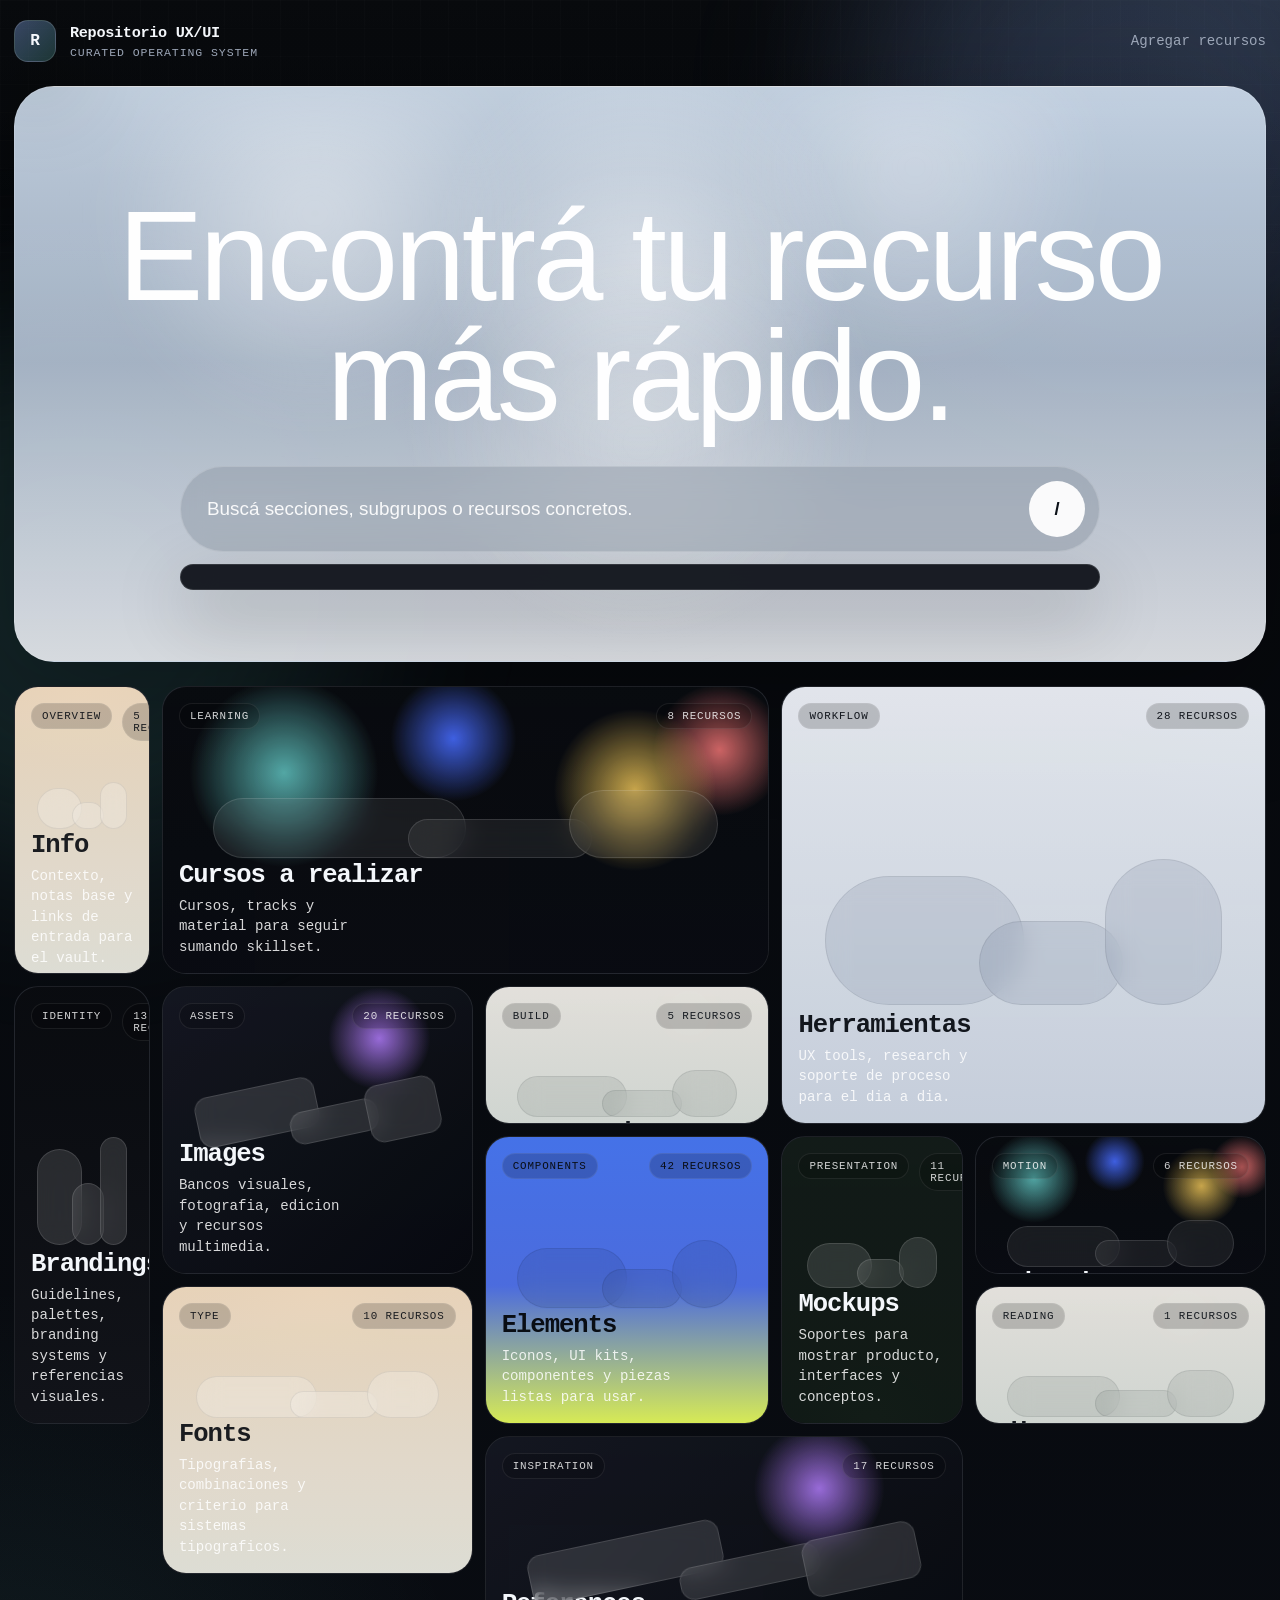
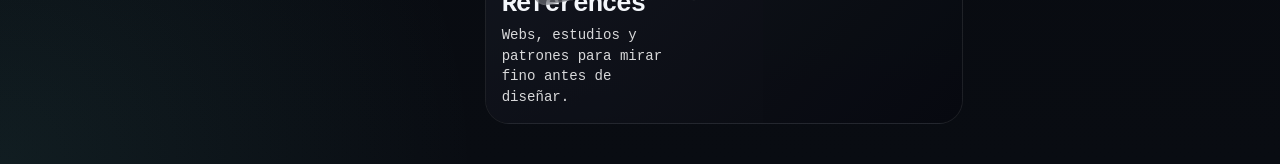
==== commit 745c5e4c: "Restructure home and section pages" ====
--- a/site/index.html
+++ b/site/index.html
@@ -6,7 +6,7 @@
     <title>Repositorio UX/UI</title>
     <meta
       name="description"
-      content="Catalogo UX/UI con secciones destacadas, filtros y exploracion visual."
+      content="Catalogo UX/UI con portada visual, busqueda predictiva y secciones navegables."
     />
     <link rel="stylesheet" href="./styles.css" />
   </head>
@@ -16,69 +16,42 @@
     <div class="noise-layer"></div>
 
     <header class="topbar shell">
-      <a class="brand" href="#top">
+      <a class="brand" href="./index.html">
         <span class="brand-mark">R</span>
         <span>
           <strong>Repositorio UX/UI</strong>
           <small>curated operating system</small>
         </span>
       </a>
+      <nav class="topbar-nav">
+        <a href="./add.html">Agregar recursos</a>
+      </nav>
     </header>
 
     <main id="top">
       <section class="hero-intro shell">
         <div class="hero-sky reveal" style="--delay:30ms">
-          <p class="hero-kicker">UX / UI RESOURCE VAULT</p>
-          <h1>Encontrá tu recurso. Más rápido.</h1>
+          <h1>Encontrá tu recurso más rápido.</h1>
 
-          <div class="hero-prompt" aria-hidden="true">
-            <span class="hero-prompt-text">Herramientas, referencias, fonts, mockups, imágenes y mucho más.</span>
-            <a class="hero-prompt-action" href="#explorar">Ir</a>
-          </div>
-
-          <p class="hero-copy">
-            Un lugar para entrar por la sección que necesites y bajar después a la biblioteca completa.
-          </p>
-
-          <div class="hero-actions">
-            <a class="hero-button is-primary" href="#hero-mosaic-grid">Ver secciones</a>
-            <a class="hero-button" href="#explorar">Abrir biblioteca</a>
+          <div class="hero-search-shell">
+            <label class="hero-prompt" for="hero-search-input">
+              <span class="hero-prompt-text">Buscá secciones, subgrupos o recursos concretos.</span>
+              <span class="hero-prompt-action" aria-hidden="true">/</span>
+            </label>
+            <input
+              id="hero-search-input"
+              class="hero-search-input"
+              type="search"
+              autocomplete="off"
+              placeholder="Ej: mockups, framer, motion, fonts..."
+            />
+            <div id="hero-search-results" class="hero-search-results" hidden></div>
           </div>
         </div>
       </section>
 
       <section class="hero-mosaic shell">
-        <div class="hero-mosaic-label reveal" style="--delay:60ms">
-          <p class="eyebrow">Section access</p>
-          <p class="hero-mosaic-copy">Entrá visualmente por cualquiera de tus secciones.</p>
-        </div>
         <div id="hero-mosaic-grid" class="hero-mosaic-grid"></div>
-      </section>
-
-      <section class="content-shell shell" id="explorar">
-        <div class="toolbar reveal" style="--delay:120ms">
-          <label class="search-shell search-shell-flat">
-            <span class="search-icon">/</span>
-            <input
-              id="search-input"
-              type="search"
-              placeholder="Buscar recursos, grupos o dominios..."
-            />
-          </label>
-          <div id="filter-chips" class="filter-chips"></div>
-        </div>
-
-        <section class="section-headline reveal" style="--delay:160ms">
-          <div>
-            <p class="eyebrow">Main library</p>
-            <h2>Exploracion por secciones</h2>
-          </div>
-          <p class="section-headline-copy">
-            La portada funciona como entrada visual y abajo queda la librería completa en formato compacto.
-          </p>
-        </section>
-
-        <section id="sections-root" class="sections-root"></section>
       </section>
     </main>
 
--- a/site/styles.css
+++ b/site/styles.css
@@ -1145,3 +1145,436 @@
     align-items: start;
   }
 }
+
+.topbar-nav {
+  display: inline-flex;
+  align-items: center;
+  gap: 16px;
+}
+
+.topbar-nav a {
+  text-decoration: none;
+  color: var(--text-soft);
+  font-family: var(--font-code);
+  font-size: 0.88rem;
+  transition: color var(--duration-fast) var(--ease-out), transform var(--duration-fast) var(--ease-out);
+}
+
+.topbar-nav a:hover {
+  color: var(--text);
+  transform: translateY(-1px);
+}
+
+.hero-intro {
+  padding: 24px 0 14px;
+}
+
+.hero-sky {
+  min-height: 64vh;
+  justify-content: center;
+}
+
+.hero-sky h1 {
+  max-width: 13ch;
+  font-size: clamp(4.2rem, 10vw, 8.8rem);
+  line-height: 0.94;
+  letter-spacing: -0.05em;
+}
+
+.hero-search-shell {
+  position: relative;
+  z-index: 2;
+  width: min(920px, 100%);
+  margin-top: 30px;
+}
+
+.hero-prompt {
+  width: 100%;
+  margin-top: 0;
+  pointer-events: none;
+}
+
+.hero-search-input {
+  position: absolute;
+  inset: 0;
+  width: 100%;
+  height: 100%;
+  border: 0;
+  outline: none;
+  padding: 0 86px 0 28px;
+  border-radius: 999px;
+  background: transparent;
+  color: rgba(255, 255, 255, 0.98);
+  font-family: var(--font-display);
+  font-size: clamp(1rem, 1.55vw, 1.16rem);
+}
+
+.hero-search-input::placeholder {
+  color: rgba(255, 255, 255, 0.42);
+}
+
+.hero-search-results {
+  position: absolute;
+  top: calc(100% + 12px);
+  left: 0;
+  right: 0;
+  display: grid;
+  gap: 8px;
+  padding: 12px;
+  border-radius: 26px;
+  background: rgba(10, 14, 21, 0.92);
+  border: 1px solid rgba(255, 255, 255, 0.12);
+  box-shadow: 0 24px 70px rgba(0, 0, 0, 0.28);
+  backdrop-filter: blur(16px);
+  -webkit-backdrop-filter: blur(16px);
+}
+
+.hero-search-result {
+  display: flex;
+  align-items: center;
+  gap: 14px;
+  padding: 12px 14px;
+  border-radius: 18px;
+  text-decoration: none;
+  color: var(--text);
+  background: rgba(255, 255, 255, 0.03);
+  transition: background var(--duration-fast) var(--ease-out), transform var(--duration-fast) var(--ease-out);
+}
+
+.hero-search-result:hover {
+  background: rgba(255, 255, 255, 0.08);
+  transform: translateY(-1px);
+}
+
+.hero-search-type {
+  min-width: 58px;
+  padding: 8px 10px;
+  border-radius: 999px;
+  background: rgba(255, 255, 255, 0.08);
+  color: var(--accent-2);
+  font-size: 0.68rem;
+  text-transform: uppercase;
+  letter-spacing: 0.08em;
+  text-align: center;
+}
+
+.hero-search-main {
+  display: grid;
+  gap: 4px;
+}
+
+.hero-search-main strong,
+.hero-search-main small {
+  font-family: var(--font-display);
+}
+
+.hero-search-main strong {
+  font-size: 1rem;
+}
+
+.hero-search-main small {
+  color: var(--text-soft);
+  font-size: 0.88rem;
+}
+
+.hero-search-empty {
+  display: grid;
+  gap: 4px;
+  padding: 14px 16px;
+  border-radius: 18px;
+  background: rgba(255, 255, 255, 0.03);
+}
+
+.hero-search-empty strong {
+  font-family: var(--font-display);
+  font-size: 1rem;
+}
+
+.hero-search-empty span {
+  color: var(--text-soft);
+}
+
+.hero-copy,
+.hero-actions,
+.hero-kicker,
+.hero-mosaic-label,
+.content-shell,
+.section-headline,
+.toolbar,
+.sections-root,
+.section-dropdown,
+.section-card {
+  display: none !important;
+}
+
+.hero-mosaic {
+  gap: 0;
+  padding: 10px 0 40px;
+}
+
+.hero-mosaic-grid {
+  grid-auto-flow: dense;
+}
+
+.section-page {
+  padding: 26px 0 60px;
+}
+
+.section-layout {
+  display: grid;
+  grid-template-columns: 280px minmax(0, 1fr);
+  gap: 18px;
+}
+
+.section-sidebar,
+.section-hero,
+.terminal-panel,
+.add-shell,
+.add-card {
+  border: 1px solid var(--line);
+  background: rgba(12, 15, 21, 0.78);
+  box-shadow: var(--shadow);
+  border-radius: 28px;
+}
+
+.section-sidebar {
+  padding: 18px;
+  position: sticky;
+  top: 18px;
+  height: fit-content;
+}
+
+.section-sidebar-list {
+  display: grid;
+  gap: 8px;
+}
+
+.section-sidebar-link {
+  display: flex;
+  align-items: center;
+  justify-content: space-between;
+  gap: 12px;
+  padding: 12px 14px;
+  border-radius: 16px;
+  text-decoration: none;
+  color: var(--text-soft);
+  background: rgba(255, 255, 255, 0.03);
+  transition: background var(--duration-fast) var(--ease-out), color var(--duration-fast) var(--ease-out), transform var(--duration-fast) var(--ease-out);
+}
+
+.section-sidebar-link:hover,
+.section-sidebar-link.is-active {
+  color: var(--text);
+  background: rgba(255, 255, 255, 0.08);
+  transform: translateY(-1px);
+}
+
+.section-sidebar-link small {
+  color: var(--text-muted);
+}
+
+.section-main {
+  display: grid;
+  gap: 18px;
+}
+
+.section-hero {
+  padding: 28px;
+}
+
+.section-hero h1,
+.add-shell h1 {
+  margin: 0;
+  font-family: var(--font-display);
+  font-weight: 500;
+  letter-spacing: -0.05em;
+  font-size: clamp(2.6rem, 5vw, 5rem);
+}
+
+.section-hero-copy,
+.add-copy {
+  margin: 14px 0 0;
+  max-width: 42ch;
+  color: var(--text-soft);
+  font-size: 1rem;
+  line-height: 1.7;
+}
+
+.terminal-panel {
+  overflow: hidden;
+}
+
+.terminal-topbar {
+  display: flex;
+  gap: 8px;
+  padding: 14px 18px;
+  border-bottom: 1px solid rgba(255, 255, 255, 0.06);
+}
+
+.terminal-topbar span {
+  width: 10px;
+  height: 10px;
+  border-radius: 999px;
+  background: rgba(255, 255, 255, 0.2);
+}
+
+.terminal-body {
+  display: grid;
+  gap: 16px;
+  padding: 18px;
+}
+
+.code-group {
+  display: grid;
+  gap: 12px;
+  padding: 18px;
+  border-radius: 22px;
+  background: rgba(255, 255, 255, 0.03);
+  border: 1px solid rgba(255, 255, 255, 0.05);
+}
+
+.code-group-header {
+  display: flex;
+  align-items: center;
+  justify-content: space-between;
+  gap: 14px;
+}
+
+.code-path,
+.code-count,
+.code-line-number,
+.code-line-arrow {
+  font-family: var(--font-code);
+  font-size: 0.78rem;
+  color: var(--text-muted);
+}
+
+.code-group h2 {
+  margin: 0;
+  font-family: var(--font-display);
+  font-weight: 500;
+  font-size: 1.4rem;
+  letter-spacing: -0.03em;
+}
+
+.code-list {
+  display: grid;
+  gap: 10px;
+}
+
+.code-line {
+  display: grid;
+  grid-template-columns: 44px minmax(0, 1fr) auto;
+  gap: 14px;
+  align-items: center;
+  padding: 12px 14px;
+  border-radius: 16px;
+  text-decoration: none;
+  color: var(--text);
+  background: rgba(5, 7, 10, 0.55);
+  border: 1px solid rgba(255, 255, 255, 0.04);
+  transition: transform var(--duration-fast) var(--ease-out), border-color var(--duration-fast) var(--ease-out), background var(--duration-fast) var(--ease-out);
+}
+
+.code-line:hover {
+  transform: translateY(-1px);
+  border-color: rgba(143, 179, 255, 0.26);
+  background: rgba(10, 14, 20, 0.85);
+}
+
+.code-line-content {
+  display: flex;
+  flex-wrap: wrap;
+  gap: 8px;
+  align-items: center;
+  min-width: 0;
+}
+
+.code-token.keyword { color: #86efac; }
+.code-token.variable { color: #f8fafc; }
+.code-token.operator { color: #94a3b8; }
+.code-token.string { color: #7dd3fc; }
+
+.add-page {
+  display: grid;
+  gap: 18px;
+  padding: 26px 0 60px;
+}
+
+.add-shell,
+.add-card {
+  padding: 24px;
+}
+
+.add-grid {
+  display: grid;
+  grid-template-columns: repeat(3, minmax(0, 1fr));
+  gap: 16px;
+}
+
+.add-card h2 {
+  margin: 14px 0 10px;
+  font-family: var(--font-display);
+  font-size: 1.35rem;
+  font-weight: 500;
+}
+
+.add-card p {
+  color: var(--text-soft);
+  line-height: 1.7;
+}
+
+.add-card code {
+  display: inline-block;
+  margin-top: 10px;
+  padding: 10px 12px;
+  border-radius: 12px;
+  background: rgba(255, 255, 255, 0.05);
+  color: var(--accent-2);
+  word-break: break-word;
+}
+
+@media (max-width: 1200px) {
+  .section-layout,
+  .add-grid {
+    grid-template-columns: 1fr;
+  }
+
+  .section-sidebar {
+    position: static;
+  }
+}
+
+@media (max-width: 900px) {
+  .topbar {
+    flex-direction: column;
+    align-items: start;
+    gap: 14px;
+  }
+
+  .hero-sky h1 {
+    max-width: 11ch;
+    font-size: clamp(3.4rem, 15vw, 5.2rem);
+  }
+
+  .hero-search-shell {
+    margin-top: 22px;
+  }
+
+  .hero-prompt-text {
+    font-size: 0.95rem;
+  }
+
+  .hero-search-input {
+    padding: 0 64px 0 20px;
+  }
+
+  .code-line {
+    grid-template-columns: 1fr;
+  }
+}
+
+.hero-sky h1 {
+  max-width: 15ch;
+  letter-spacing: -0.03em;
+}
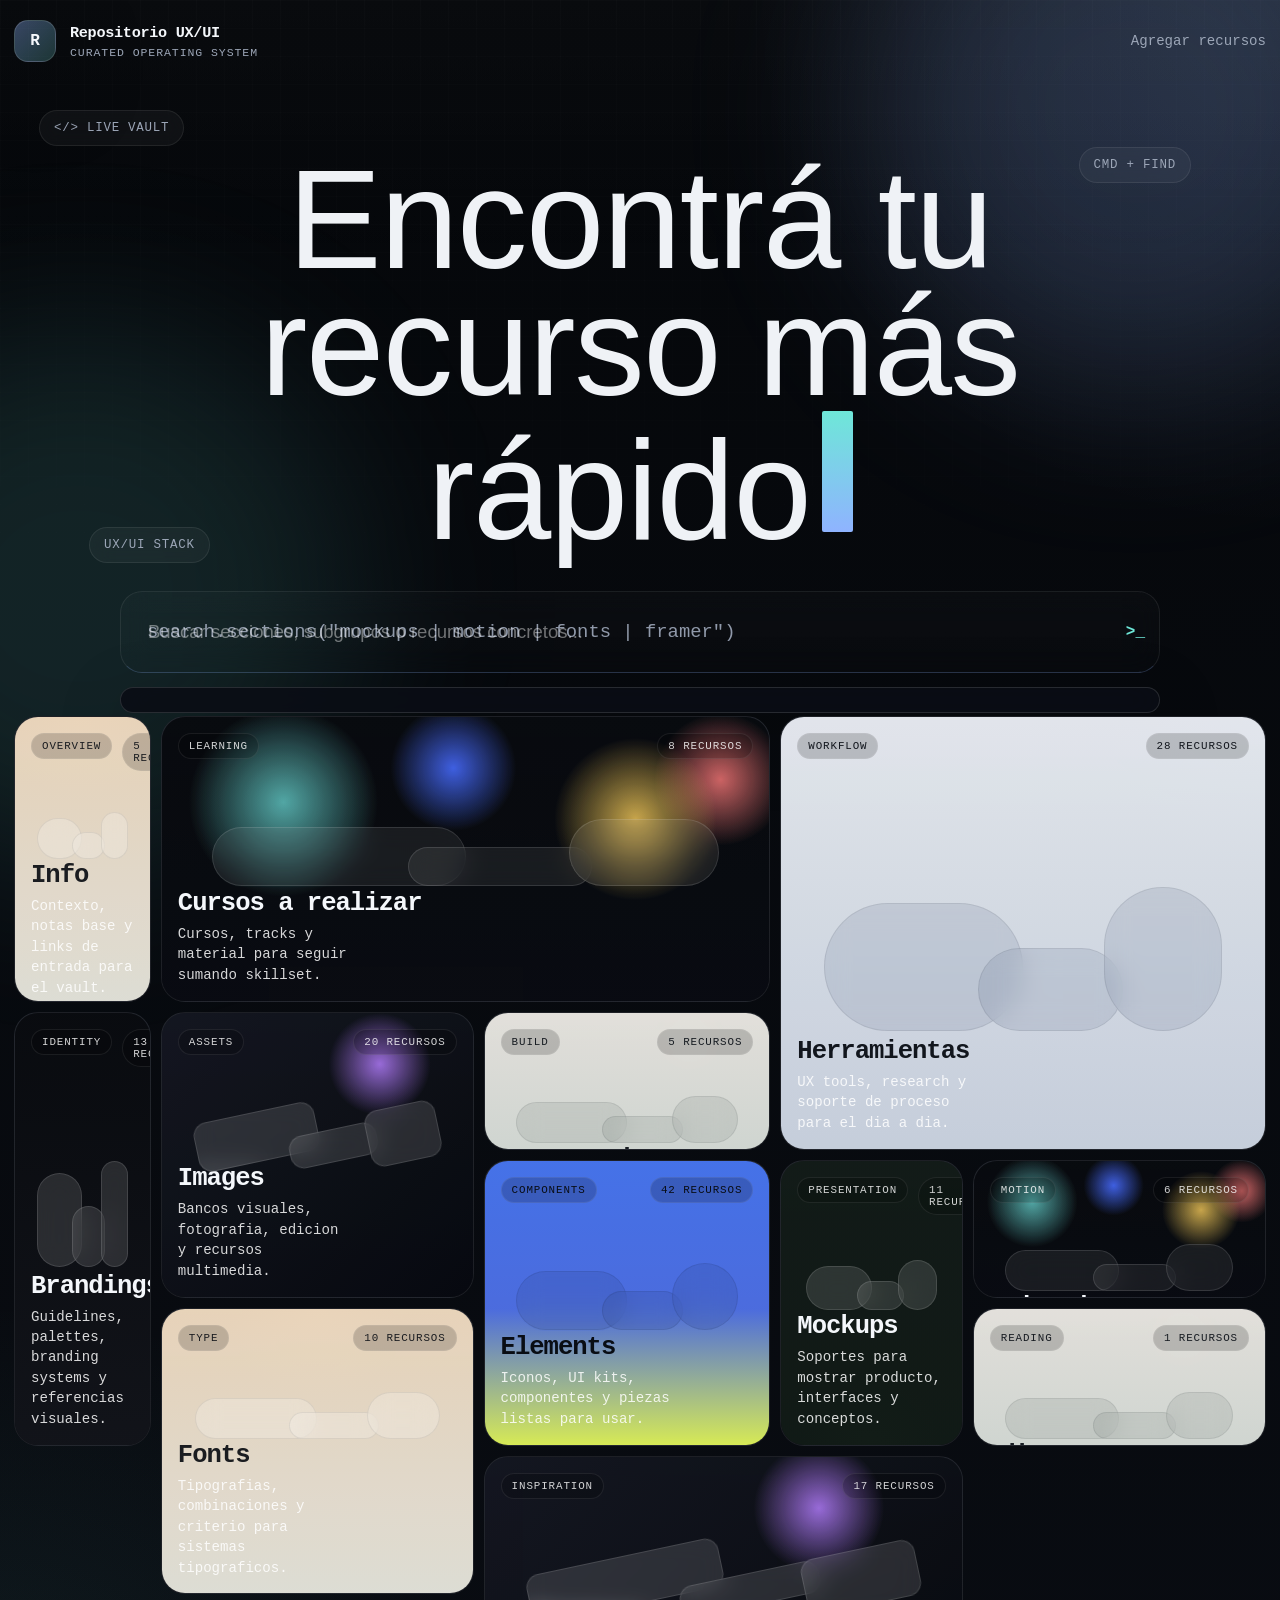
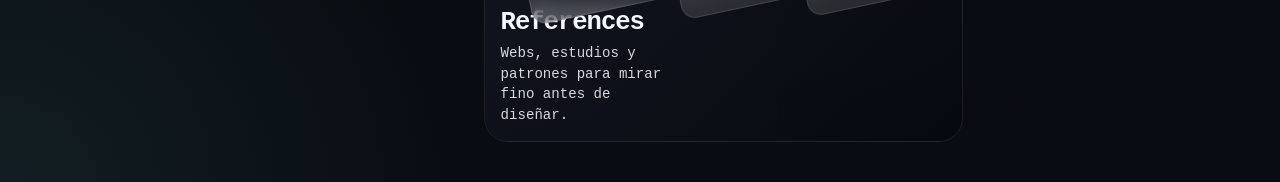
==== commit 2bf073c6: "Refine hero search and fold groups" ====
--- a/site/index.html
+++ b/site/index.html
@@ -31,19 +31,23 @@
     <main id="top">
       <section class="hero-intro shell">
         <div class="hero-sky reveal" style="--delay:30ms">
-          <h1>Encontrá tu recurso más rápido.</h1>
+          <div class="hero-dev-chip hero-dev-chip-a" aria-hidden="true">&lt;/&gt; live vault</div>
+          <div class="hero-dev-chip hero-dev-chip-b" aria-hidden="true">cmd + find</div>
+          <div class="hero-dev-chip hero-dev-chip-c" aria-hidden="true">ux/ui stack</div>
+
+          <h1>Encontrá tu recurso más rápido<span class="hero-cursor" aria-hidden="true"></span></h1>
 
           <div class="hero-search-shell">
-            <label class="hero-prompt" for="hero-search-input">
-              <span class="hero-prompt-text">Buscá secciones, subgrupos o recursos concretos.</span>
-              <span class="hero-prompt-action" aria-hidden="true">/</span>
-            </label>
+            <div class="hero-prompt" aria-hidden="true">
+              <span class="hero-prompt-text">search.sections(&quot;mockups | motion | fonts | framer&quot;)</span>
+              <span class="hero-prompt-action">&gt;_</span>
+            </div>
             <input
               id="hero-search-input"
               class="hero-search-input"
               type="search"
               autocomplete="off"
-              placeholder="Ej: mockups, framer, motion, fonts..."
+              placeholder="Buscar secciones, subgrupos o recursos concretos..."
             />
             <div id="hero-search-results" class="hero-search-results" hidden></div>
           </div>
--- a/site/styles.css
+++ b/site/styles.css
@@ -1578,3 +1578,247 @@
   max-width: 15ch;
   letter-spacing: -0.03em;
 }
+
+.hero-intro {
+  overflow: visible;
+}
+
+.hero-sky {
+  overflow: visible;
+  min-height: 68vh;
+  border: 0;
+  background: transparent;
+  box-shadow: none;
+  padding: clamp(22px, 5vw, 56px) 0 10px;
+}
+
+.hero-sky::before,
+.hero-sky::after {
+  display: none;
+}
+
+.hero-sky h1 {
+  max-width: 13.5ch;
+  margin: 0 auto;
+  font-size: clamp(4.8rem, 11vw, 9.4rem);
+  line-height: 0.9;
+  letter-spacing: -0.01em;
+  color: rgba(244, 247, 251, 0.98);
+}
+
+.hero-cursor {
+  display: inline-block;
+  width: 0.22em;
+  height: 0.86em;
+  margin-left: 0.08em;
+  border-radius: 2px;
+  vertical-align: 0.05em;
+  background: linear-gradient(180deg, var(--accent-2), var(--accent));
+  animation: blinkCursor 1.15s steps(1) infinite;
+}
+
+.hero-dev-chip {
+  position: absolute;
+  display: inline-flex;
+  align-items: center;
+  gap: 8px;
+  padding: 10px 14px;
+  border-radius: 999px;
+  border: 1px solid rgba(255, 255, 255, 0.08);
+  background: rgba(255, 255, 255, 0.04);
+  color: var(--text-soft);
+  font-size: 0.78rem;
+  letter-spacing: 0.06em;
+  text-transform: uppercase;
+  backdrop-filter: blur(10px);
+  -webkit-backdrop-filter: blur(10px);
+  animation: floatChip 8s ease-in-out infinite;
+}
+
+.hero-dev-chip-a {
+  top: 4%;
+  left: 2%;
+}
+
+.hero-dev-chip-b {
+  top: 10%;
+  right: 6%;
+  animation-delay: 1.2s;
+}
+
+.hero-dev-chip-c {
+  bottom: 22%;
+  left: 6%;
+  animation-delay: 2s;
+}
+
+.hero-search-shell {
+  width: min(1040px, 100%);
+  margin-top: 36px;
+}
+
+.hero-prompt {
+  position: relative;
+  z-index: 1;
+  border-radius: 22px;
+  border: 1px solid rgba(255, 255, 255, 0.08);
+  border-bottom-color: rgba(143, 179, 255, 0.24);
+  background: linear-gradient(180deg, rgba(255, 255, 255, 0.02), rgba(255, 255, 255, 0.01));
+  min-height: 82px;
+}
+
+.hero-prompt-text,
+.hero-prompt-action {
+  font-family: var(--font-code);
+}
+
+.hero-prompt-text {
+  color: rgba(156, 166, 183, 0.92);
+}
+
+.hero-prompt-action {
+  background: transparent;
+  color: var(--accent-2);
+  width: auto;
+  height: auto;
+  flex: 0 0 auto;
+  font-size: 1rem;
+  font-weight: 600;
+}
+
+.hero-search-input {
+  z-index: 2;
+  padding: 0 28px;
+  color: rgba(244, 247, 251, 0.98);
+  caret-color: var(--accent-2);
+}
+
+.hero-search-results {
+  z-index: 6;
+  top: calc(100% + 14px);
+  border-radius: 22px;
+}
+
+.hero-search-result {
+  min-height: 62px;
+}
+
+.hero-mosaic {
+  padding: 4px 0 40px;
+}
+
+.hero-mosaic-grid {
+  gap: 10px;
+}
+
+.group-fold {
+  padding: 0;
+}
+
+.group-fold .code-list {
+  padding: 0 18px 18px;
+}
+
+.code-group-summary {
+  display: flex;
+  align-items: center;
+  justify-content: space-between;
+  gap: 18px;
+  padding: 18px;
+  list-style: none;
+  cursor: pointer;
+}
+
+.code-group-summary::-webkit-details-marker {
+  display: none;
+}
+
+.group-fold-toggle {
+  position: relative;
+  width: 16px;
+  height: 16px;
+  flex: 0 0 16px;
+}
+
+.group-fold-toggle::before,
+.group-fold-toggle::after {
+  content: "";
+  position: absolute;
+  left: 50%;
+  top: 50%;
+  width: 14px;
+  height: 1.5px;
+  border-radius: 999px;
+  background: var(--text-soft);
+  transform: translate(-50%, -50%);
+  transition: transform var(--duration-fast) var(--ease-out), opacity var(--duration-fast) var(--ease-out);
+}
+
+.group-fold-toggle::after {
+  transform: translate(-50%, -50%) rotate(90deg);
+}
+
+.group-fold[open] .group-fold-toggle::after {
+  transform: translate(-50%, -50%) rotate(90deg) scaleX(0);
+  opacity: 0;
+}
+
+.group-fold[open] .code-group-summary {
+  border-bottom: 1px solid rgba(255, 255, 255, 0.05);
+}
+
+.group-fold .code-group-header {
+  margin-bottom: 10px;
+}
+
+@keyframes blinkCursor {
+  0%, 49% {
+    opacity: 1;
+  }
+  50%, 100% {
+    opacity: 0.2;
+  }
+}
+
+@keyframes floatChip {
+  0%, 100% {
+    transform: translate3d(0, 0, 0);
+  }
+  50% {
+    transform: translate3d(0, -8px, 0);
+  }
+}
+
+@media (max-width: 900px) {
+  .hero-sky {
+    min-height: auto;
+    padding-top: 24px;
+  }
+
+  .hero-sky h1 {
+    max-width: 10.5ch;
+    font-size: clamp(3.8rem, 14vw, 5.8rem);
+  }
+
+  .hero-dev-chip {
+    position: static;
+    margin-bottom: 10px;
+  }
+
+  .hero-search-shell {
+    margin-top: 26px;
+  }
+
+  .hero-prompt {
+    min-height: 72px;
+    padding: 12px 16px;
+  }
+
+  .hero-search-input {
+    padding: 0 18px;
+  }
+
+  .code-group-summary {
+    align-items: flex-start;
+  }
+}
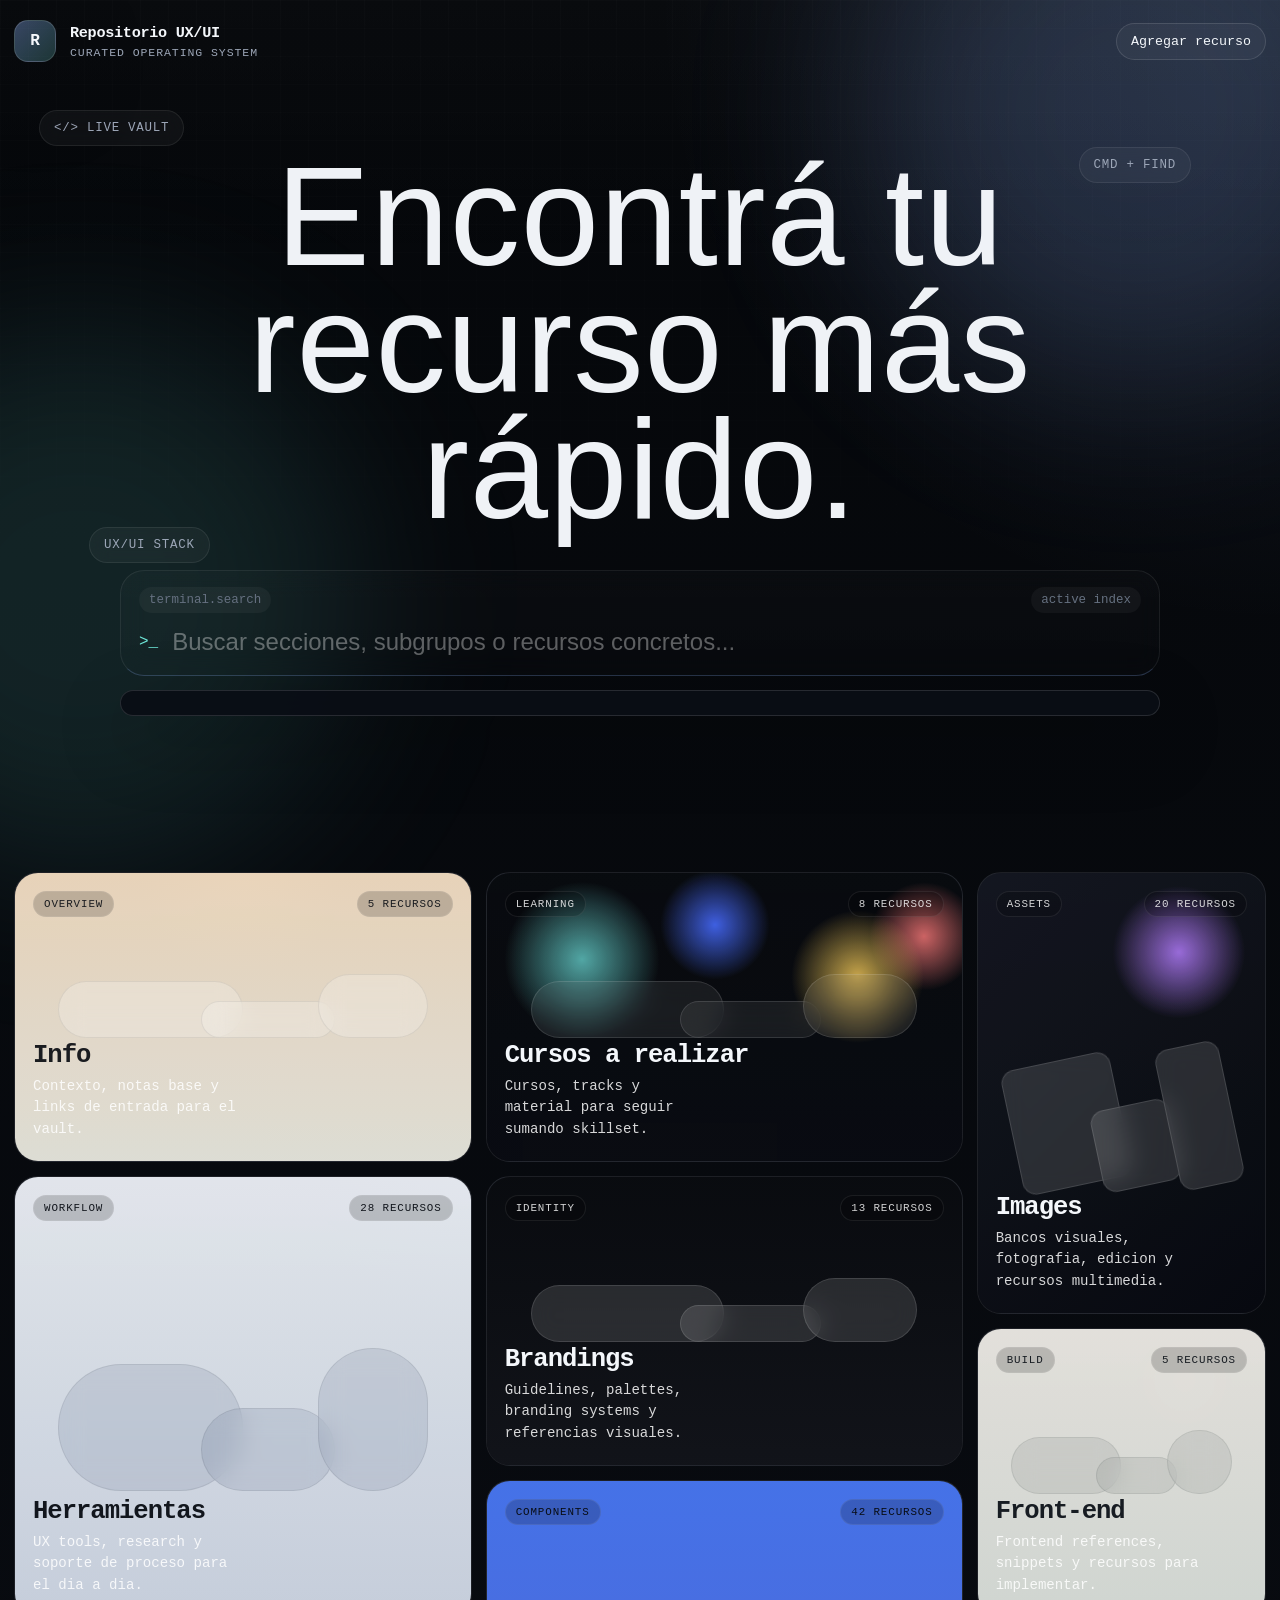
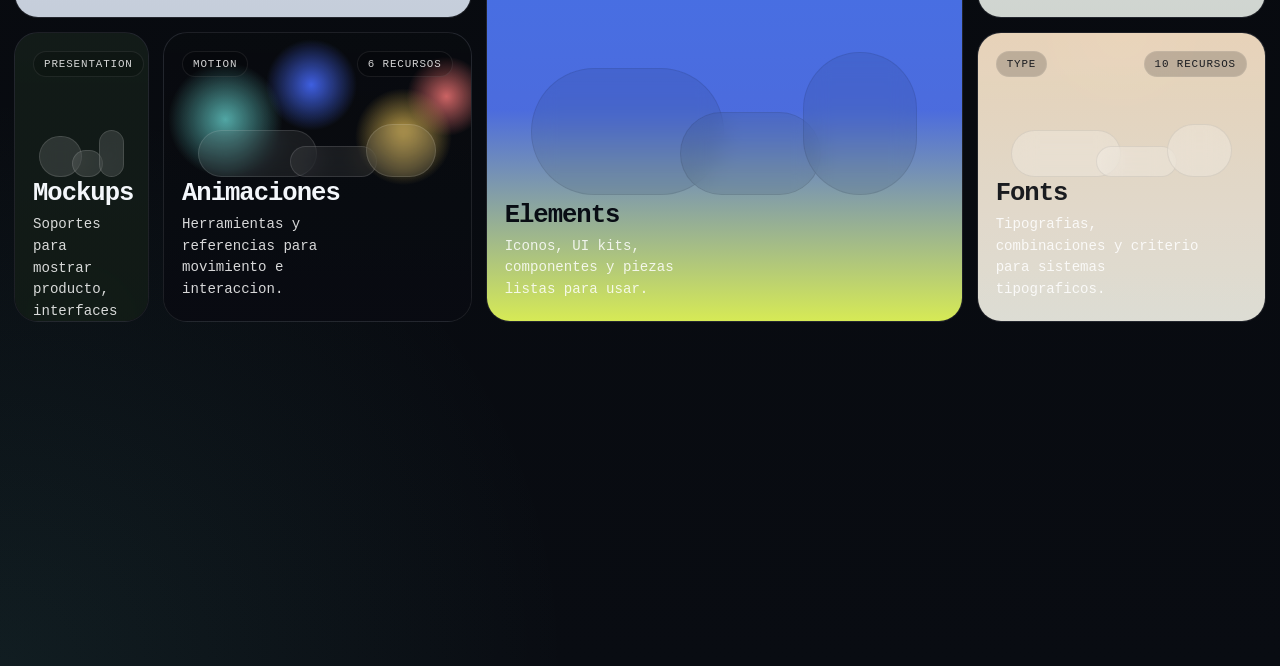
==== commit 18561154: "Polish search and add modal" ====
--- a/site/index.html
+++ b/site/index.html
@@ -24,7 +24,7 @@
         </span>
       </a>
       <nav class="topbar-nav">
-        <a href="./add.html">Agregar recursos</a>
+        <button type="button" class="topbar-cta" data-open-add-modal>Agregar recurso</button>
       </nav>
     </header>
 
@@ -35,20 +35,25 @@
           <div class="hero-dev-chip hero-dev-chip-b" aria-hidden="true">cmd + find</div>
           <div class="hero-dev-chip hero-dev-chip-c" aria-hidden="true">ux/ui stack</div>
 
-          <h1>Encontrá tu recurso más rápido<span class="hero-cursor" aria-hidden="true"></span></h1>
+          <h1>Encontrá tu recurso más rápido.</h1>
 
-          <div class="hero-search-shell">
-            <div class="hero-prompt" aria-hidden="true">
-              <span class="hero-prompt-text">search.sections(&quot;mockups | motion | fonts | framer&quot;)</span>
-              <span class="hero-prompt-action">&gt;_</span>
+          <div class="hero-search-shell" id="hero-search-shell">
+            <div class="hero-search-frame">
+              <div class="hero-search-meta" aria-hidden="true">
+                <span class="hero-search-tag">terminal.search</span>
+                <span class="hero-search-mode">active index</span>
+              </div>
+              <div class="hero-search-row">
+                <span class="hero-search-glyph" aria-hidden="true">&gt;_</span>
+                <input
+                  id="hero-search-input"
+                  class="hero-search-input"
+                  type="search"
+                  autocomplete="off"
+                  placeholder="Buscar secciones, subgrupos o recursos concretos..."
+                />
+              </div>
             </div>
-            <input
-              id="hero-search-input"
-              class="hero-search-input"
-              type="search"
-              autocomplete="off"
-              placeholder="Buscar secciones, subgrupos o recursos concretos..."
-            />
             <div id="hero-search-results" class="hero-search-results" hidden></div>
           </div>
         </div>
@@ -59,6 +64,64 @@
       </section>
     </main>
 
+    <div class="add-modal" id="add-modal" hidden>
+      <div class="add-modal-backdrop" data-close-add-modal></div>
+      <div class="add-modal-panel" role="dialog" aria-modal="true" aria-labelledby="add-modal-title">
+        <div class="add-modal-head">
+          <div>
+            <p class="eyebrow">Add resource</p>
+            <h2 id="add-modal-title">Agregar recurso nuevo</h2>
+          </div>
+          <button type="button" class="add-modal-close" data-close-add-modal>cerrar</button>
+        </div>
+
+        <form id="add-resource-form" class="add-modal-form">
+          <label class="form-field">
+            <span>Nombre</span>
+            <input name="title" type="text" placeholder="Ej: Archivo de research" required />
+          </label>
+
+          <div class="form-grid">
+            <label class="form-field">
+              <span>Categoría</span>
+              <select name="section" id="add-resource-section"></select>
+            </label>
+            <label class="form-field">
+              <span>Subcategoría</span>
+              <select name="group" id="add-resource-group"></select>
+            </label>
+          </div>
+
+          <div class="form-grid">
+            <label class="form-field">
+              <span>Link</span>
+              <input name="url" type="url" placeholder="https://..." />
+            </label>
+            <label class="form-field">
+              <span>Archivo</span>
+              <input name="file" type="file" />
+            </label>
+          </div>
+
+          <label class="form-field">
+            <span>Nota</span>
+            <textarea name="note" rows="4" placeholder="Detalle, contexto o por qué vale la pena guardarlo"></textarea>
+          </label>
+
+          <div class="form-actions">
+            <button type="submit" class="modal-primary">Generar borrador</button>
+            <a class="modal-secondary" href="./add.html">Ver guía manual</a>
+          </div>
+        </form>
+
+        <div class="add-modal-output" id="add-modal-output" hidden>
+          <p class="eyebrow">Draft output</p>
+          <pre id="add-resource-preview"></pre>
+          <p class="add-modal-note">En esta versión el modal genera un borrador listo para copiar. Si querés persistencia real, el siguiente paso es conectar un CMS o backend.</p>
+        </div>
+      </div>
+    </div>
+
     <script src="./data.js"></script>
     <script src="./app.js"></script>
   </body>
--- a/site/styles.css
+++ b/site/styles.css
@@ -1822,3 +1822,452 @@
     align-items: flex-start;
   }
 }
+
+.topbar-cta {
+  border: 1px solid rgba(255, 255, 255, 0.12);
+  background: rgba(255, 255, 255, 0.04);
+  color: var(--text);
+  padding: 10px 14px;
+  border-radius: 999px;
+  font-family: var(--font-code);
+  cursor: pointer;
+  transition: transform var(--duration-fast) var(--ease-out), background var(--duration-fast) var(--ease-out), border-color var(--duration-fast) var(--ease-out);
+}
+
+.topbar-cta:hover {
+  transform: translateY(-1px);
+  background: rgba(255, 255, 255, 0.08);
+  border-color: rgba(255, 255, 255, 0.2);
+}
+
+.hero-intro {
+  position: relative;
+  z-index: 5;
+  overflow: visible;
+  padding-bottom: 170px;
+}
+
+.hero-sky {
+  overflow: visible;
+  min-height: 68vh;
+  border: 0;
+  background: transparent;
+  box-shadow: none;
+  padding: clamp(22px, 5vw, 56px) 0 10px;
+}
+
+.hero-sky::before,
+.hero-sky::after,
+.hero-cursor {
+  display: none;
+}
+
+.hero-sky h1 {
+  max-width: 13.8ch;
+  margin: 0 auto;
+  font-size: clamp(4.8rem, 11vw, 9.4rem);
+  line-height: 0.9;
+  letter-spacing: 0.005em;
+  color: rgba(244, 247, 251, 0.98);
+}
+
+.hero-dev-chip {
+  position: absolute;
+  display: inline-flex;
+  align-items: center;
+  gap: 8px;
+  padding: 10px 14px;
+  border-radius: 999px;
+  border: 1px solid rgba(255, 255, 255, 0.08);
+  background: rgba(255, 255, 255, 0.04);
+  color: var(--text-soft);
+  font-size: 0.78rem;
+  letter-spacing: 0.06em;
+  text-transform: uppercase;
+  backdrop-filter: blur(10px);
+  -webkit-backdrop-filter: blur(10px);
+  animation: floatChip 8s ease-in-out infinite;
+}
+
+.hero-search-shell {
+  position: relative;
+  width: min(1040px, 100%);
+  margin-top: 36px;
+}
+
+.hero-search-frame {
+  position: relative;
+  display: grid;
+  gap: 14px;
+  padding: 16px 18px 18px;
+  border-radius: 24px;
+  border: 1px solid rgba(255, 255, 255, 0.08);
+  border-bottom-color: rgba(143, 179, 255, 0.24);
+  background: linear-gradient(180deg, rgba(255, 255, 255, 0.02), rgba(255, 255, 255, 0.01));
+  backdrop-filter: blur(12px);
+  -webkit-backdrop-filter: blur(12px);
+  transition: border-color var(--duration-fast) var(--ease-out), background var(--duration-fast) var(--ease-out), transform var(--duration-fast) var(--ease-out);
+}
+
+.hero-search-shell.is-focused .hero-search-frame,
+.hero-search-shell.has-query .hero-search-frame {
+  border-color: rgba(110, 231, 216, 0.22);
+  background: linear-gradient(180deg, rgba(255, 255, 255, 0.03), rgba(255, 255, 255, 0.015));
+  transform: translateY(-1px);
+}
+
+.hero-search-meta {
+  display: flex;
+  align-items: center;
+  justify-content: space-between;
+  gap: 16px;
+  font-family: var(--font-code);
+  font-size: 0.78rem;
+  color: var(--text-muted);
+}
+
+.hero-search-tag,
+.hero-search-mode {
+  padding: 6px 10px;
+  border-radius: 999px;
+  background: rgba(255, 255, 255, 0.04);
+}
+
+.hero-search-row {
+  display: flex;
+  align-items: center;
+  gap: 14px;
+}
+
+.hero-search-glyph {
+  flex: 0 0 auto;
+  font-family: var(--font-code);
+  font-size: 1rem;
+  color: var(--accent-2);
+}
+
+.hero-search-input {
+  position: static;
+  width: 100%;
+  height: auto;
+  border: 0;
+  outline: none;
+  padding: 0;
+  background: transparent;
+  color: rgba(244, 247, 251, 0.98);
+  caret-color: var(--accent-2);
+  font-family: var(--font-display);
+  font-size: clamp(1.2rem, 2vw, 1.5rem);
+  line-height: 1.25;
+}
+
+.hero-search-input::placeholder {
+  color: rgba(255, 255, 255, 0.35);
+}
+
+.hero-search-results {
+  position: absolute;
+  z-index: 20;
+  top: calc(100% + 14px);
+  left: 0;
+  right: 0;
+  display: grid;
+  gap: 8px;
+  padding: 12px;
+  border-radius: 22px;
+  background: rgba(10, 14, 21, 0.96);
+  border: 1px solid rgba(255, 255, 255, 0.12);
+  box-shadow: 0 24px 70px rgba(0, 0, 0, 0.28);
+  backdrop-filter: blur(16px);
+  -webkit-backdrop-filter: blur(16px);
+}
+
+.hero-search-result {
+  min-height: 62px;
+}
+
+.hero-mosaic {
+  position: relative;
+  z-index: 1;
+  padding: 4px 0 40px;
+}
+
+.hero-mosaic-grid {
+  gap: 14px;
+}
+
+.mosaic-card[data-slug="info"],
+.mosaic-card[data-slug="brandings"],
+.mosaic-card[data-slug="references"] {
+  min-height: 280px;
+}
+
+.mosaic-card-inner {
+  padding: 18px 18px 20px;
+}
+
+.mosaic-copy h3 {
+  font-size: clamp(1.15rem, 2vw, 1.9rem);
+}
+
+.mosaic-copy p {
+  max-width: 24ch;
+  line-height: 1.55;
+}
+
+.group-fold {
+  padding: 0;
+}
+
+.group-fold .code-list {
+  padding: 0 18px 18px;
+}
+
+.code-group-summary {
+  display: flex;
+  align-items: center;
+  justify-content: space-between;
+  gap: 18px;
+  padding: 18px;
+  list-style: none;
+  cursor: pointer;
+}
+
+.code-group-summary::-webkit-details-marker {
+  display: none;
+}
+
+.group-fold-toggle {
+  position: relative;
+  width: 16px;
+  height: 16px;
+  flex: 0 0 16px;
+}
+
+.group-fold-toggle::before,
+.group-fold-toggle::after {
+  content: "";
+  position: absolute;
+  left: 50%;
+  top: 50%;
+  width: 14px;
+  height: 1.5px;
+  border-radius: 999px;
+  background: var(--text-soft);
+  transform: translate(-50%, -50%);
+  transition: transform var(--duration-fast) var(--ease-out), opacity var(--duration-fast) var(--ease-out);
+}
+
+.group-fold-toggle::after {
+  transform: translate(-50%, -50%) rotate(90deg);
+}
+
+.group-fold[open] .group-fold-toggle::after {
+  transform: translate(-50%, -50%) rotate(90deg) scaleX(0);
+  opacity: 0;
+}
+
+.group-fold[open] .code-group-summary {
+  border-bottom: 1px solid rgba(255, 255, 255, 0.05);
+}
+
+.group-fold .code-group-header {
+  margin-bottom: 10px;
+}
+
+.add-modal[hidden] {
+  display: none;
+}
+
+.add-modal {
+  position: fixed;
+  inset: 0;
+  z-index: 60;
+}
+
+.add-modal-backdrop {
+  position: absolute;
+  inset: 0;
+  background: rgba(4, 6, 10, 0.7);
+  backdrop-filter: blur(12px);
+  -webkit-backdrop-filter: blur(12px);
+}
+
+.add-modal-panel {
+  position: relative;
+  z-index: 1;
+  width: min(900px, calc(100vw - 32px));
+  margin: 5vh auto 0;
+  padding: 24px;
+  border-radius: 28px;
+  border: 1px solid rgba(255, 255, 255, 0.1);
+  background: rgba(12, 15, 21, 0.96);
+  box-shadow: var(--shadow);
+}
+
+.add-modal-head {
+  display: flex;
+  align-items: start;
+  justify-content: space-between;
+  gap: 20px;
+  margin-bottom: 18px;
+}
+
+.add-modal-head h2 {
+  margin: 0;
+  font-family: var(--font-display);
+  font-weight: 500;
+  font-size: clamp(1.8rem, 3vw, 2.6rem);
+}
+
+.add-modal-close,
+.modal-primary,
+.modal-secondary {
+  border-radius: 999px;
+  padding: 10px 14px;
+  font-family: var(--font-code);
+}
+
+.add-modal-close {
+  border: 1px solid rgba(255, 255, 255, 0.1);
+  background: rgba(255, 255, 255, 0.04);
+  color: var(--text-soft);
+  cursor: pointer;
+}
+
+.add-modal-form {
+  display: grid;
+  gap: 14px;
+}
+
+.form-grid {
+  display: grid;
+  grid-template-columns: repeat(2, minmax(0, 1fr));
+  gap: 14px;
+}
+
+.form-field {
+  display: grid;
+  gap: 8px;
+}
+
+.form-field span {
+  color: var(--text-soft);
+  font-size: 0.88rem;
+}
+
+.form-field input,
+.form-field select,
+.form-field textarea {
+  width: 100%;
+  border: 1px solid rgba(255, 255, 255, 0.1);
+  border-radius: 16px;
+  background: rgba(255, 255, 255, 0.03);
+  color: var(--text);
+  padding: 12px 14px;
+  font-family: var(--font-code);
+  outline: none;
+}
+
+.form-field textarea {
+  resize: vertical;
+}
+
+.form-actions {
+  display: flex;
+  align-items: center;
+  gap: 12px;
+  flex-wrap: wrap;
+}
+
+.modal-primary {
+  border: 0;
+  background: linear-gradient(135deg, rgba(143, 179, 255, 0.95), rgba(110, 231, 216, 0.86));
+  color: #051017;
+  cursor: pointer;
+}
+
+.modal-secondary {
+  display: inline-flex;
+  align-items: center;
+  text-decoration: none;
+  border: 1px solid rgba(255, 255, 255, 0.1);
+  background: rgba(255, 255, 255, 0.04);
+  color: var(--text-soft);
+}
+
+.add-modal-output {
+  margin-top: 18px;
+  padding-top: 18px;
+  border-top: 1px solid rgba(255, 255, 255, 0.08);
+}
+
+.add-modal-output pre {
+  margin: 0;
+  padding: 16px;
+  border-radius: 18px;
+  background: rgba(5, 7, 10, 0.74);
+  color: var(--accent-2);
+  overflow: auto;
+}
+
+.add-modal-note {
+  margin: 12px 0 0;
+  color: var(--text-soft);
+  line-height: 1.6;
+}
+
+body.modal-open {
+  overflow: hidden;
+}
+
+@media (max-width: 900px) {
+  .topbar {
+    flex-direction: column;
+    align-items: start;
+    gap: 14px;
+  }
+
+  .hero-intro {
+    padding-bottom: 210px;
+  }
+
+  .hero-sky {
+    min-height: auto;
+    padding-top: 24px;
+  }
+
+  .hero-sky h1 {
+    max-width: 10.5ch;
+    font-size: clamp(3.8rem, 14vw, 5.8rem);
+  }
+
+  .hero-dev-chip {
+    position: static;
+    margin-bottom: 10px;
+  }
+
+  .hero-search-shell {
+    margin-top: 26px;
+  }
+
+  .hero-search-frame {
+    padding: 14px;
+  }
+
+  .hero-search-meta,
+  .form-grid {
+    grid-template-columns: 1fr;
+    display: grid;
+  }
+
+  .code-group-summary {
+    align-items: flex-start;
+  }
+
+  .add-modal-panel {
+    margin-top: 2vh;
+    width: min(900px, calc(100vw - 20px));
+    padding: 18px;
+  }
+}
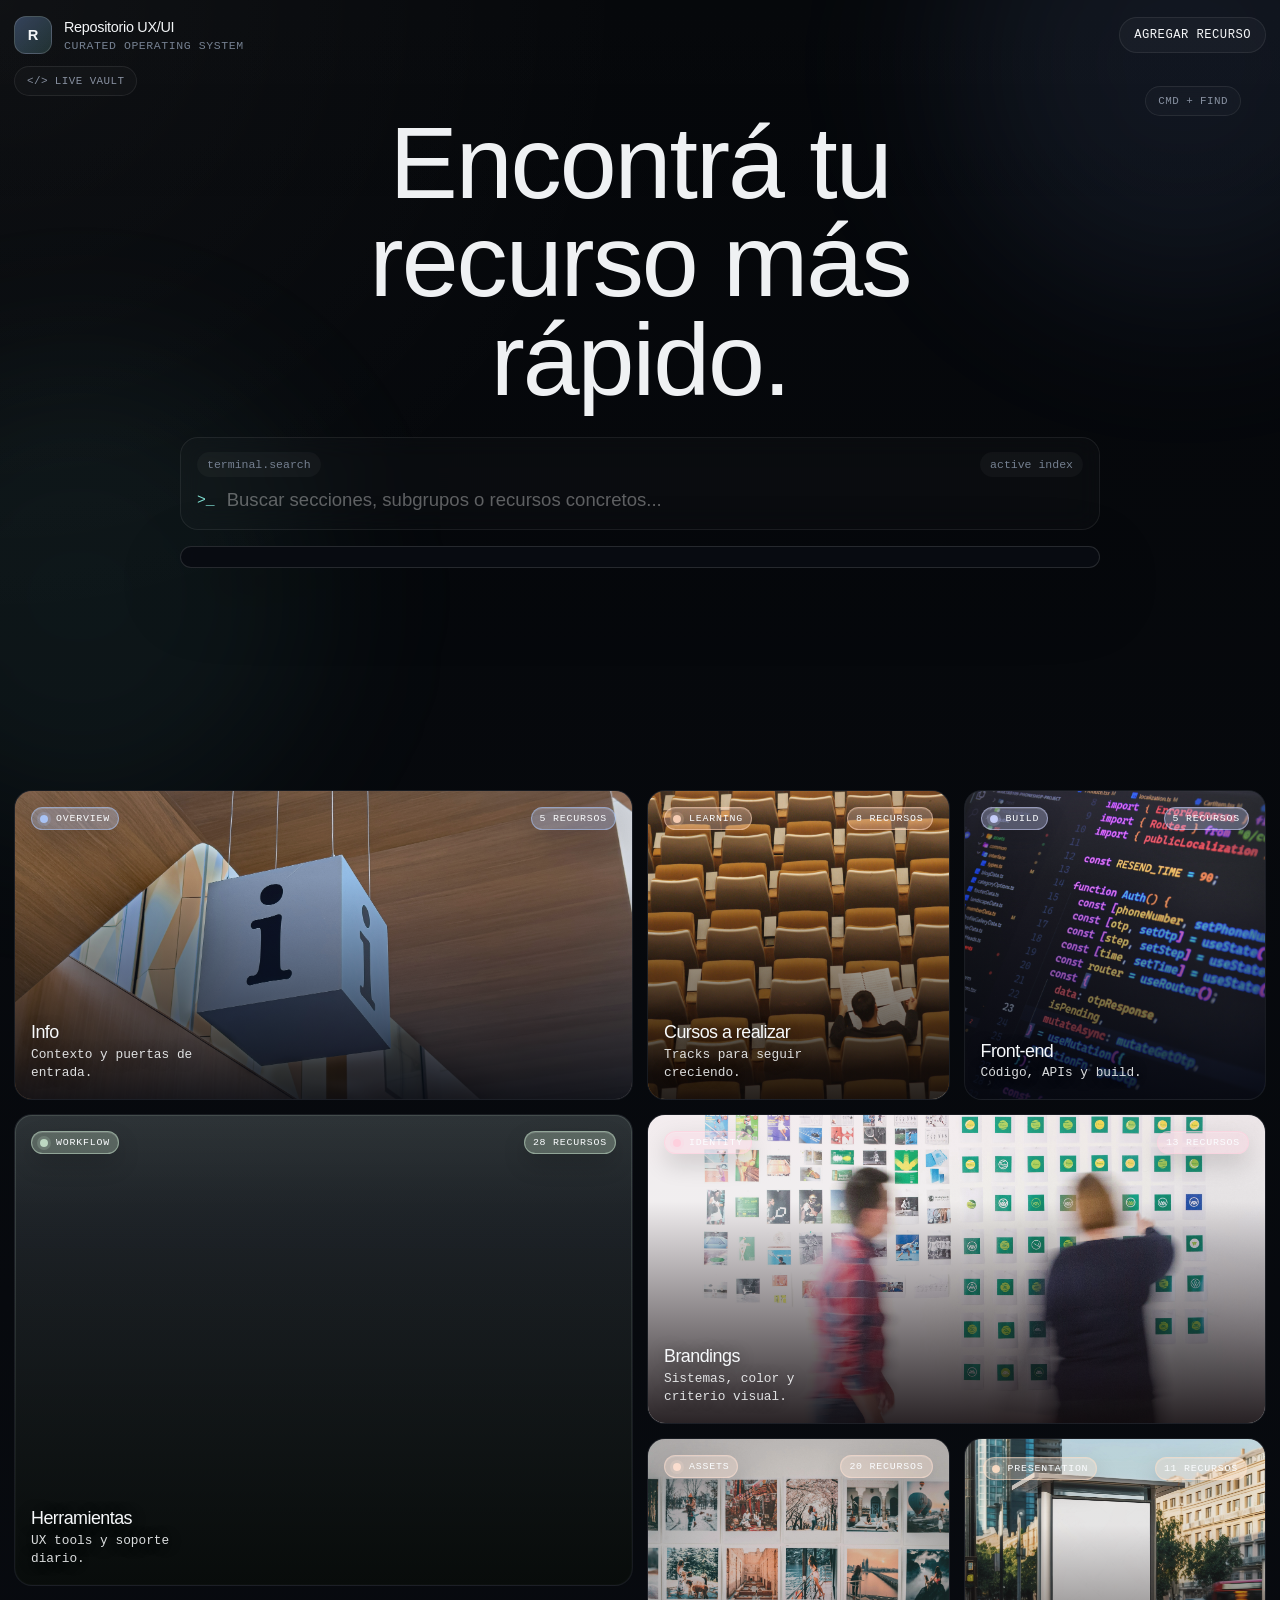
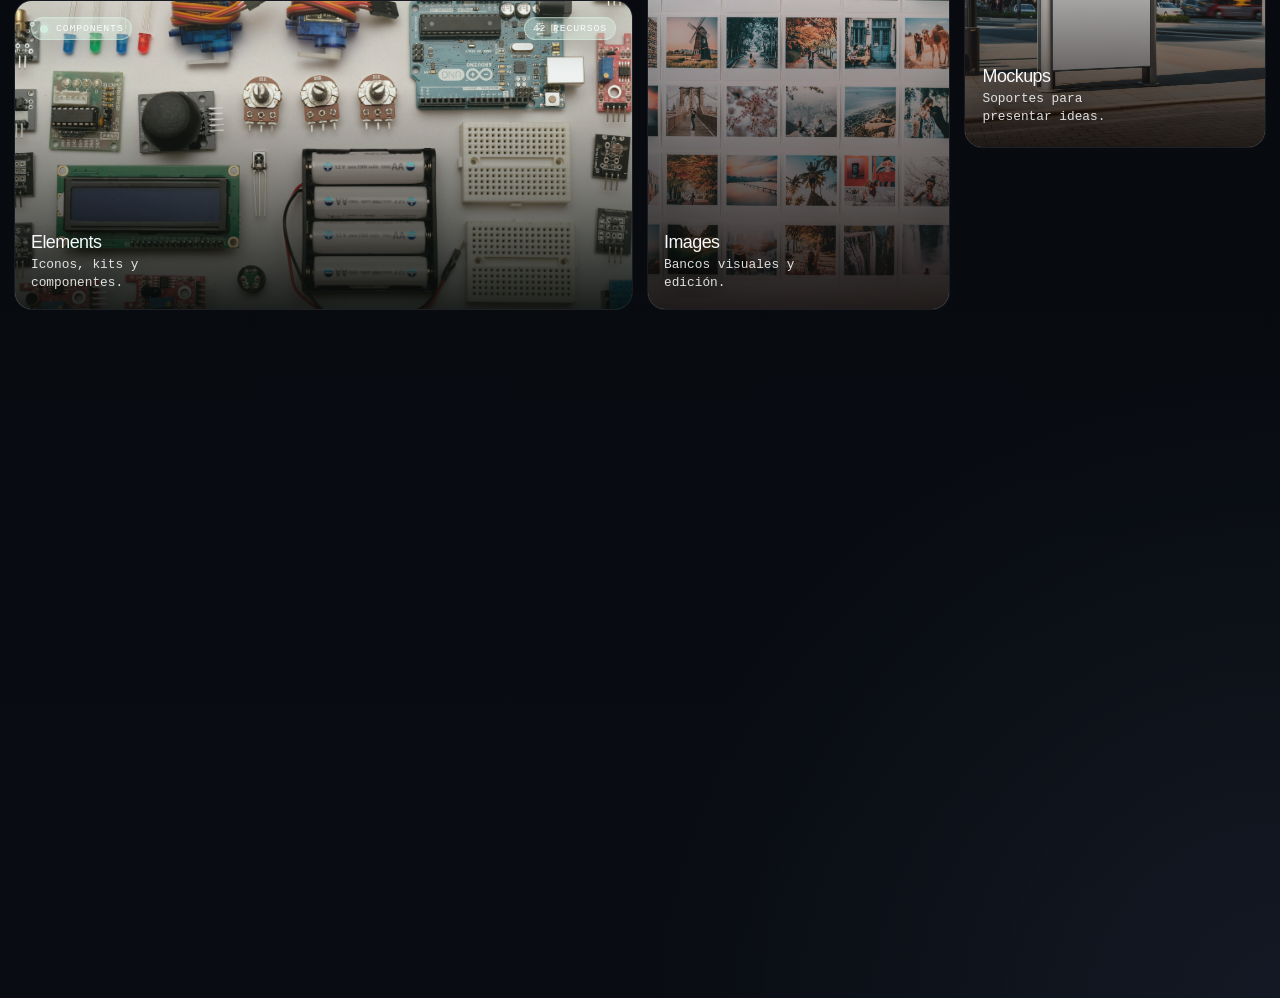
==== commit a5ecd196: "Add live database-ready resource flow" ====
--- a/site/index.html
+++ b/site/index.html
@@ -69,16 +69,24 @@
       <div class="add-modal-panel" role="dialog" aria-modal="true" aria-labelledby="add-modal-title">
         <div class="add-modal-head">
           <div>
-            <p class="eyebrow">Add resource</p>
-            <h2 id="add-modal-title">Agregar recurso nuevo</h2>
+            <p class="eyebrow">Cloud capture</p>
+            <h2 id="add-modal-title">Guardar recurso en la base</h2>
           </div>
           <button type="button" class="add-modal-close" data-close-add-modal>cerrar</button>
+        </div>
+
+        <div class="add-connection" id="add-connection-state">
+          <span class="connection-bullet" aria-hidden="true"></span>
+          <div>
+            <strong id="add-connection-title">Base no conectada</strong>
+            <p id="add-connection-message">Completá config.js para activar el guardado en tiempo real.</p>
+          </div>
         </div>
 
         <form id="add-resource-form" class="add-modal-form">
           <label class="form-field">
             <span>Nombre</span>
-            <input name="title" type="text" placeholder="Ej: Archivo de research" required />
+            <input name="title" type="text" placeholder="Ej: AI needs UI" required />
           </label>
 
           <div class="form-grid">
@@ -95,34 +103,45 @@
           <div class="form-grid">
             <label class="form-field">
               <span>Link</span>
-              <input name="url" type="url" placeholder="https://..." />
+              <input name="url" type="url" placeholder="https://..." required />
             </label>
             <label class="form-field">
-              <span>Archivo</span>
-              <input name="file" type="file" />
+              <span>Tags</span>
+              <input name="tags" type="text" placeholder="AI, product, article" />
             </label>
           </div>
 
           <label class="form-field">
             <span>Nota</span>
-            <textarea name="note" rows="4" placeholder="Detalle, contexto o por qué vale la pena guardarlo"></textarea>
+            <textarea name="note" rows="4" placeholder="Detalle o por qué vale la pena guardarlo"></textarea>
+          </label>
+
+          <label class="form-field is-disabled">
+            <span>Archivo (siguiente etapa)</span>
+            <input name="file" type="file" disabled />
+            <small class="form-help">La carga de PDFs y archivos reales la conectamos en la siguiente iteración con storage.</small>
           </label>
 
           <div class="form-actions">
-            <button type="submit" class="modal-primary">Generar borrador</button>
-            <a class="modal-secondary" href="./add.html">Ver guía manual</a>
+            <button type="submit" class="modal-primary">Guardar en la base</button>
+            <a class="modal-secondary" href="./add.html">Ver setup</a>
           </div>
         </form>
 
         <div class="add-modal-output" id="add-modal-output" hidden>
-          <p class="eyebrow">Draft output</p>
-          <pre id="add-resource-preview"></pre>
-          <p class="add-modal-note">En esta versión el modal genera un borrador listo para copiar. Si querés persistencia real, el siguiente paso es conectar un CMS o backend.</p>
+          <div class="add-result-box" id="add-result-box">
+            <p class="eyebrow" id="add-result-eyebrow">Estado</p>
+            <strong class="add-result-title" id="add-result-title"></strong>
+            <p class="add-modal-note" id="add-result-message"></p>
+            <pre id="add-resource-preview" hidden></pre>
+          </div>
         </div>
       </div>
     </div>
 
+    <script src="./config.js"></script>
     <script src="./data.js"></script>
+    <script src="./live-data.js"></script>
     <script src="./app.js"></script>
   </body>
 </html>
--- a/site/styles.css
+++ b/site/styles.css
@@ -1,27 +1,28 @@
 :root {
-  --bg: #06070a;
-  --bg-soft: rgba(12, 15, 21, 0.82);
-  --panel: rgba(15, 18, 25, 0.92);
-  --panel-2: rgba(19, 23, 31, 0.88);
+  --bg: #06080c;
+  --bg-elevated: rgba(12, 15, 21, 0.88);
+  --panel: rgba(13, 16, 22, 0.78);
+  --panel-soft: rgba(255, 255, 255, 0.03);
   --line: rgba(255, 255, 255, 0.08);
-  --line-strong: rgba(255, 255, 255, 0.14);
-  --text: #f4f7fb;
-  --text-soft: #9ca6b7;
-  --text-muted: #667181;
-  --accent: #8fb3ff;
-  --accent-2: #6ee7d8;
-  --accent-3: #d7ff64;
-  --shadow: 0 24px 90px rgba(0, 0, 0, 0.45);
-  --radius-xl: 30px;
-  --radius-lg: 22px;
-  --radius-md: 18px;
-  --max-width: 1380px;
+  --line-strong: rgba(255, 255, 255, 0.16);
+  --text: #f4f6f8;
+  --text-soft: #a3acb9;
+  --text-muted: #758091;
+  --accent: #8db5ff;
+  --accent-soft: #80e0d3;
+  --radius-xl: 26px;
+  --radius-lg: 20px;
+  --radius-md: 16px;
+  --radius-sm: 12px;
+  --max-width: 1360px;
+  --shadow: 0 24px 70px rgba(0, 0, 0, 0.26);
   --ease-out: cubic-bezier(0.22, 1, 0.36, 1);
   --ease-smooth: cubic-bezier(0.16, 1, 0.3, 1);
   --duration-fast: 220ms;
   --duration-base: 420ms;
   --duration-slow: 760ms;
-  --font-code: "SFMono-Regular", Menlo, Monaco, Consolas, "Liberation Mono", monospace;
+  --font-display: "Suisse Intl", "Helvetica Neue", "Avenir Next", "Segoe UI", sans-serif;
+  --font-code: "SFMono-Regular", "JetBrains Mono", Menlo, Monaco, Consolas, "Liberation Mono", monospace;
 }
 
 * {
@@ -35,60 +36,78 @@
 body {
   margin: 0;
   min-height: 100vh;
+  overflow-x: hidden;
   color: var(--text);
   background:
-    radial-gradient(circle at top right, rgba(143, 179, 255, 0.12), transparent 24%),
-    radial-gradient(circle at bottom left, rgba(110, 231, 216, 0.08), transparent 22%),
+    radial-gradient(circle at top left, rgba(255, 255, 255, 0.04), transparent 22%),
+    radial-gradient(circle at bottom right, rgba(141, 181, 255, 0.08), transparent 22%),
     linear-gradient(180deg, #05070a 0%, #090c12 100%);
   font-family: var(--font-code);
-  overflow-x: hidden;
+}
+
+body.modal-open {
+  overflow: hidden;
 }
 
 body::before {
   content: "";
   position: fixed;
   inset: 0;
-  background-image:
-    linear-gradient(rgba(255, 255, 255, 0.03) 1px, transparent 1px),
-    linear-gradient(90deg, rgba(255, 255, 255, 0.03) 1px, transparent 1px);
-  background-size: 28px 28px;
-  mask-image: linear-gradient(180deg, rgba(0, 0, 0, 0.45), transparent 92%);
+  background:
+    linear-gradient(rgba(255, 255, 255, 0.025) 1px, transparent 1px),
+    linear-gradient(90deg, rgba(255, 255, 255, 0.025) 1px, transparent 1px);
+  background-size: 32px 32px;
+  mask-image: linear-gradient(180deg, rgba(0, 0, 0, 0.2), transparent 90%);
+  opacity: 0.35;
   pointer-events: none;
   z-index: 0;
 }
 
+img {
+  max-width: 100%;
+  display: block;
+}
+
+button,
+input,
+select,
+textarea {
+  font: inherit;
+}
+
 a {
   color: inherit;
 }
 
 .ambient {
   position: fixed;
-  inset: auto;
-  width: 34rem;
-  height: 34rem;
+  width: 30rem;
+  height: 30rem;
   border-radius: 999px;
-  filter: blur(88px);
+  filter: blur(90px);
+  opacity: 0.55;
   pointer-events: none;
   z-index: 0;
-  animation: floatAmbient 16s var(--ease-smooth) infinite alternate;
+  animation: driftAmbient 18s var(--ease-smooth) infinite alternate;
 }
 
 .ambient-a {
-  top: -10rem;
-  right: -8rem;
-  background: rgba(143, 179, 255, 0.16);
+  top: -11rem;
+  right: -9rem;
+  background: rgba(141, 181, 255, 0.16);
 }
 
 .ambient-b {
-  left: -12rem;
-  bottom: 2rem;
-  background: rgba(110, 231, 216, 0.12);
+  left: -10rem;
+  bottom: 4rem;
+  background: rgba(128, 224, 211, 0.12);
 }
 
 .noise-layer {
   position: fixed;
   inset: 0;
-  background: linear-gradient(180deg, rgba(255, 255, 255, 0.02), transparent 30%);
+  background: linear-gradient(180deg, rgba(255, 255, 255, 0.02), transparent 28%);
+  opacity: 0.45;
   pointer-events: none;
   z-index: 0;
 }
@@ -104,106 +123,355 @@
   display: flex;
   align-items: center;
   justify-content: space-between;
-  padding: 20px 0 0;
+  gap: 16px;
+  padding: 16px 0 0;
+}
+
+.topbar-nav {
+  display: inline-flex;
+  align-items: center;
+  gap: 12px;
+}
+
+.topbar-nav a,
+.topbar-cta {
+  text-decoration: none;
+  color: var(--text-soft);
+  font-family: var(--font-code);
+  font-size: 0.76rem;
+  letter-spacing: 0.04em;
+  text-transform: uppercase;
+}
+
+.topbar-cta {
+  border: 1px solid var(--line);
+  background: rgba(255, 255, 255, 0.03);
+  color: var(--text);
+  padding: 10px 14px;
+  border-radius: 999px;
+  cursor: pointer;
+  transition:
+    transform var(--duration-fast) var(--ease-out),
+    background var(--duration-fast) var(--ease-out),
+    border-color var(--duration-fast) var(--ease-out);
+}
+
+.topbar-cta:hover,
+.topbar-nav a:hover {
+  transform: translateY(-1px);
+  color: var(--text);
+}
+
+.topbar-cta:hover {
+  background: rgba(255, 255, 255, 0.06);
+  border-color: var(--line-strong);
 }
 
 .brand {
   display: inline-flex;
   align-items: center;
-  gap: 14px;
+  gap: 12px;
   text-decoration: none;
 }
 
 .brand-mark {
-  width: 42px;
-  height: 42px;
-  border-radius: 14px;
+  width: 38px;
+  height: 38px;
+  border-radius: 12px;
   display: grid;
   place-items: center;
-  background: linear-gradient(135deg, rgba(143, 179, 255, 0.36), rgba(110, 231, 216, 0.2));
+  background: linear-gradient(135deg, rgba(141, 181, 255, 0.3), rgba(128, 224, 211, 0.16));
   border: 1px solid var(--line-strong);
-  box-shadow: var(--shadow);
-  font-weight: 700;
-}
-
-.brand strong,
+  font-family: var(--font-display);
+  font-size: 0.92rem;
+  font-weight: 600;
+}
+
+.brand strong {
+  display: block;
+  font-family: var(--font-display);
+  font-size: 0.9rem;
+  font-weight: 500;
+  letter-spacing: -0.02em;
+}
+
 .brand small,
 .eyebrow,
-.panel-label,
 .group-meta,
-.section-count,
+.code-path,
+.code-count,
+.code-line-number,
+.code-line-arrow,
 .mosaic-kicker,
 .mosaic-count {
   font-family: var(--font-code);
 }
 
-.brand strong {
-  display: block;
-  font-size: 0.95rem;
-  letter-spacing: -0.02em;
-}
-
 .brand small {
   display: block;
   margin-top: 4px;
+  color: var(--text-muted);
+  font-size: 0.72rem;
+  letter-spacing: 0.05em;
+  text-transform: uppercase;
+}
+
+.eyebrow {
+  margin: 0 0 10px;
+  color: var(--accent-soft);
+  font-size: 0.72rem;
+  letter-spacing: 0.08em;
+  text-transform: uppercase;
+}
+
+.hero-intro {
+  position: relative;
+  z-index: 5;
+  overflow: visible;
+  padding: 12px 0 220px;
+}
+
+.hero-sky {
+  position: relative;
+  display: flex;
+  flex-direction: column;
+  align-items: center;
+  justify-content: center;
+  min-height: 56vh;
+  padding: 18px 0 10px;
+  text-align: center;
+}
+
+.hero-sky h1 {
+  max-width: 14ch;
+  margin: 0 auto;
+  font-family: var(--font-display);
+  font-weight: 450;
+  font-size: clamp(3.6rem, 8vw, 6.9rem);
+  line-height: 0.96;
+  letter-spacing: -0.02em;
+  color: rgba(244, 246, 248, 0.98);
+}
+
+.hero-dev-chip {
+  position: absolute;
+  display: inline-flex;
+  align-items: center;
+  gap: 8px;
+  padding: 8px 12px;
+  border-radius: 999px;
+  border: 1px solid rgba(255, 255, 255, 0.08);
+  background: rgba(255, 255, 255, 0.025);
+  color: rgba(156, 166, 183, 0.85);
+  font-size: 0.68rem;
+  letter-spacing: 0.04em;
+  text-transform: uppercase;
+  backdrop-filter: blur(10px);
+  -webkit-backdrop-filter: blur(10px);
+  animation: floatChip 8s ease-in-out infinite;
+}
+
+.hero-dev-chip-a {
+  top: 0;
+  left: 0;
+}
+
+.hero-dev-chip-b {
+  top: 4%;
+  right: 2%;
+  animation-delay: 1.2s;
+}
+
+.hero-dev-chip-c {
+  display: none;
+}
+
+.hero-search-shell {
+  position: relative;
+  width: min(920px, 100%);
+  margin-top: 28px;
+}
+
+.hero-search-frame {
+  display: grid;
+  gap: 10px;
+  padding: 14px 16px 16px;
+  border-radius: 18px;
+  border: 1px solid rgba(255, 255, 255, 0.07);
+  background: rgba(255, 255, 255, 0.018);
+  backdrop-filter: blur(12px);
+  -webkit-backdrop-filter: blur(12px);
+  transition:
+    border-color var(--duration-fast) var(--ease-out),
+    background var(--duration-fast) var(--ease-out),
+    transform var(--duration-fast) var(--ease-out);
+}
+
+.hero-search-shell.is-focused .hero-search-frame,
+.hero-search-shell.has-query .hero-search-frame {
+  border-color: rgba(255, 255, 255, 0.14);
+  background: rgba(255, 255, 255, 0.028);
+  transform: translateY(-1px);
+}
+
+.hero-search-meta {
+  display: flex;
+  align-items: center;
+  justify-content: space-between;
+  gap: 12px;
+  color: var(--text-muted);
+  font-family: var(--font-code);
+  font-size: 0.72rem;
+}
+
+.hero-search-tag,
+.hero-search-mode {
+  padding: 6px 10px;
+  border-radius: 999px;
+  background: rgba(255, 255, 255, 0.03);
+}
+
+.hero-search-row {
+  display: flex;
+  align-items: center;
+  gap: 10px;
+}
+
+.hero-search-glyph {
+  flex: 0 0 auto;
+  color: var(--accent-soft);
+  font-family: var(--font-code);
+  font-size: 0.92rem;
+}
+
+.hero-search-input {
+  width: 100%;
+  border: 0;
+  outline: none;
+  background: transparent;
+  color: rgba(244, 246, 248, 0.98);
+  caret-color: var(--accent-soft);
+  font-family: var(--font-display);
+  font-size: clamp(1.05rem, 1.45vw, 1.22rem);
+  line-height: 1.3;
+}
+
+.hero-search-input::placeholder {
+  color: rgba(255, 255, 255, 0.35);
+}
+
+.hero-search-results {
+  position: absolute;
+  z-index: 20;
+  top: calc(100% + 16px);
+  left: 0;
+  right: 0;
+  display: grid;
+  gap: 8px;
+  padding: 10px;
+  border-radius: 18px;
+  border: 1px solid rgba(255, 255, 255, 0.12);
+  background: rgba(9, 12, 18, 0.96);
+  box-shadow: var(--shadow);
+  backdrop-filter: blur(16px);
+  -webkit-backdrop-filter: blur(16px);
+}
+
+.hero-search-result {
+  display: flex;
+  align-items: center;
+  gap: 12px;
+  min-height: 56px;
+  padding: 10px 12px;
+  border-radius: 14px;
+  text-decoration: none;
+  color: var(--text);
+  background: rgba(255, 255, 255, 0.02);
+  transition:
+    background var(--duration-fast) var(--ease-out),
+    transform var(--duration-fast) var(--ease-out);
+}
+
+.hero-search-result:hover {
+  background: rgba(255, 255, 255, 0.06);
+  transform: translateY(-1px);
+}
+
+.hero-search-type {
+  min-width: 52px;
+  padding: 7px 8px;
+  border-radius: 999px;
+  background: rgba(255, 255, 255, 0.06);
+  color: var(--accent-soft);
+  font-size: 0.62rem;
+  letter-spacing: 0.08em;
+  text-transform: uppercase;
+  text-align: center;
+}
+
+.hero-search-main {
+  display: grid;
+  gap: 3px;
+}
+
+.hero-search-main strong,
+.hero-search-main small {
+  font-family: var(--font-display);
+}
+
+.hero-search-main strong {
+  font-size: 0.94rem;
+  font-weight: 500;
+}
+
+.hero-search-main small {
   color: var(--text-soft);
-  font-size: 0.72rem;
-  text-transform: uppercase;
-  letter-spacing: 0.08em;
+  font-size: 0.8rem;
+}
+
+.hero-search-empty {
+  display: grid;
+  gap: 4px;
+  padding: 14px 16px;
+  border-radius: 16px;
+  background: rgba(255, 255, 255, 0.02);
+}
+
+.hero-search-empty strong {
+  font-family: var(--font-display);
+  font-size: 0.95rem;
+  font-weight: 500;
+}
+
+.hero-search-empty span {
+  color: var(--text-soft);
+  font-size: 0.84rem;
 }
 
 .hero-mosaic {
-  display: grid;
-  gap: 20px;
-  padding: 34px 0 28px;
-}
-
-.hero-mosaic-head {
-  display: flex;
-  align-items: end;
-  justify-content: space-between;
-  gap: 18px;
-}
-
-.hero-mosaic-head h1,
-.section-headline h2,
-.section-header h3,
-.group-card h4,
-.mosaic-copy h3 {
-  margin: 0;
-  font-family: var(--font-code);
-  letter-spacing: -0.04em;
-}
-
-.hero-mosaic-head h1 {
-  font-size: clamp(2rem, 5vw, 3.6rem);
-  max-width: 16ch;
-}
-
-.eyebrow,
-.panel-label {
-  margin: 0 0 12px;
-  color: var(--accent-2);
-  font-size: 0.72rem;
-  text-transform: uppercase;
-  letter-spacing: 0.08em;
+  position: relative;
+  z-index: 1;
+  padding: 0 0 40px;
 }
 
 .hero-mosaic-grid {
   display: grid;
-  grid-template-columns: 1.05fr 2.4fr 2.2fr 1.4fr 2.25fr;
-  grid-auto-rows: 138px;
-  gap: 12px;
+  grid-template-columns: repeat(4, minmax(0, 1fr));
+  grid-auto-rows: 148px;
+  grid-auto-flow: dense;
+  gap: 14px;
 }
 
 .mosaic-card {
   position: relative;
+  display: block;
+  width: 100%;
   overflow: hidden;
-  border-radius: 24px;
-  border: 1px solid rgba(255, 255, 255, 0.08);
+  border-radius: 18px;
+  border: 1px solid rgba(255, 255, 255, 0.06);
   text-decoration: none;
   color: var(--text);
-  background: linear-gradient(180deg, rgba(18, 22, 30, 0.92), rgba(10, 12, 18, 0.98));
+  background: linear-gradient(180deg, rgba(16, 19, 26, 0.9), rgba(10, 13, 19, 0.98));
   transition:
     transform var(--duration-fast) var(--ease-out),
     border-color var(--duration-fast) var(--ease-out),
@@ -211,37 +479,129 @@
 }
 
 .mosaic-card:hover {
-  transform: translateY(-4px);
-  border-color: rgba(255, 255, 255, 0.16);
-  box-shadow: 0 22px 60px rgba(0, 0, 0, 0.28);
-}
+  transform: translateY(-2px);
+  border-color: rgba(255, 255, 255, 0.12);
+}
+
+.mosaic-card:hover .mosaic-card-media {
+  transform: scale(1.05);
+}
+
+
+.mosaic-card {
+  box-shadow: inset 0 0 0 1px rgba(var(--section-rgb, 255, 255, 255), 0.14);
+}
+
+.mosaic-card.has-image .mosaic-copy {
+  padding: 0;
+  border-radius: 0;
+  background: transparent;
+  border: 0;
+  box-shadow: none;
+  backdrop-filter: none;
+  -webkit-backdrop-filter: none;
+}
+
+.mosaic-card.small.has-image .mosaic-copy {
+  padding: 0;
+}
+
+.mosaic-card.has-image .mosaic-copy h3,
+.mosaic-card.has-image .mosaic-copy p {
+  text-shadow: 0 2px 18px rgba(0, 0, 0, 0.52);
+}
+
+.mosaic-card.has-image .mosaic-copy h3 {
+  line-height: 1.05;
+}
+
+.mosaic-card.has-image .mosaic-copy p {
+  color: rgba(247, 249, 251, 0.94);
+}
+
+.mosaic-card .mosaic-kicker::before {
+  content: "";
+  width: 8px;
+  height: 8px;
+  border-radius: 999px;
+  background: rgba(var(--section-rgb, 255, 255, 255), 0.92);
+  box-shadow: 0 0 0 3px rgba(var(--section-rgb, 255, 255, 255), 0.18);
+}
+
+.mosaic-card[data-slug].has-image .mosaic-kicker,
+.mosaic-card[data-slug].has-image .mosaic-count {
+  background: rgba(var(--section-rgb, 255, 255, 255), 0.3);
+  border-color: rgba(var(--section-rgb, 255, 255, 255), 0.52);
+  box-shadow: inset 0 1px 0 rgba(255, 255, 255, 0.14), 0 10px 24px rgba(0, 0, 0, 0.16);
+  color: #fbfdff;
+}
+
 
 .mosaic-card::before {
   content: "";
   position: absolute;
   inset: 0;
-  background: linear-gradient(180deg, rgba(255, 255, 255, 0.04), transparent 24%);
+  background: linear-gradient(180deg, rgba(255, 255, 255, 0.03), transparent 20%);
   pointer-events: none;
 }
 
+.mosaic-card-media,
 .mosaic-card-overlay,
 .mosaic-card-inner,
 .mosaic-visual {
   position: relative;
 }
 
+.mosaic-card-media {
+  position: absolute;
+  inset: 0;
+  background-image: var(--card-image);
+  background-position: var(--card-image-position, center center);
+  background-repeat: no-repeat;
+  background-size: cover;
+  opacity: 0.94;
+  transform: scale(1.02);
+  transition: transform var(--duration-base) var(--ease-smooth);
+}
+
 .mosaic-card-overlay {
   position: absolute;
   inset: 0;
-  opacity: 0.95;
+  opacity: 0.96;
+}
+
+.mosaic-card.has-image .mosaic-card-overlay {
+  background: linear-gradient(180deg, rgba(6, 8, 12, 0.12) 0%, rgba(6, 8, 12, 0.22) 38%, rgba(6, 8, 12, 0.94) 100%);
+}
+
+.mosaic-card.has-image .mosaic-visual {
+  display: none;
+}
+
+.mosaic-card.has-image .mosaic-copy,
+.mosaic-card.has-image .mosaic-copy h3,
+.mosaic-card.has-image .mosaic-copy p,
+.mosaic-card.has-image .mosaic-kicker,
+.mosaic-card.has-image .mosaic-count {
+  color: #f7f9fb;
+}
+
+.mosaic-card.has-image .mosaic-copy h3,
+.mosaic-card.has-image .mosaic-copy p {
+  text-shadow: 0 1px 16px rgba(0, 0, 0, 0.45);
+}
+
+.mosaic-card.has-image .mosaic-copy p {
+  color: rgba(247, 249, 251, 0.88);
 }
 
 .mosaic-card-inner {
+  position: absolute;
+  inset: 0;
   z-index: 1;
   display: flex;
   flex-direction: column;
   justify-content: space-between;
-  height: 100%;
   padding: 16px;
 }
 
@@ -252,34 +612,43 @@
   gap: 10px;
 }
 
+.mosaic-copy {
+  margin-top: auto;
+}
+
 .mosaic-kicker,
-.mosaic-count {
+.mosaic-count,
+.group-meta {
   display: inline-flex;
   align-items: center;
-  padding: 6px 10px;
+  gap: 8px;
+  padding: 5px 8px;
   border-radius: 999px;
-  font-size: 0.68rem;
+  background: rgba(0, 0, 0, 0.16);
+  border: 1px solid rgba(255, 255, 255, 0.07);
+  color: rgba(255, 255, 255, 0.82);
+  font-size: 0.62rem;
+  letter-spacing: 0.08em;
   text-transform: uppercase;
-  letter-spacing: 0.08em;
-  background: rgba(0, 0, 0, 0.18);
-  border: 1px solid rgba(255, 255, 255, 0.08);
+}
+
+.mosaic-copy h3 {
+  margin: 0;
+  font-family: var(--font-display);
+  font-size: clamp(1rem, 1.4vw, 1.35rem);
+  font-weight: 500;
+  letter-spacing: -0.03em;
+}
+
+.mosaic-copy p {
+  margin: 4px 0 0;
+  max-width: 24ch;
   color: rgba(255, 255, 255, 0.82);
-}
-
-.mosaic-copy h3 {
-  font-size: clamp(1rem, 2vw, 1.8rem);
-}
-
-.mosaic-copy p {
-  margin: 6px 0 0;
-  max-width: 20ch;
-  color: rgba(255, 255, 255, 0.84);
+  font-size: 0.8rem;
   line-height: 1.45;
-  font-size: 0.88rem;
 }
 
 .mosaic-visual {
-  height: 100%;
   min-height: 90px;
 }
 
@@ -287,93 +656,140 @@
   position: absolute;
   display: block;
   border-radius: 999px;
-  border: 1px solid rgba(255, 255, 255, 0.12);
-  background: rgba(255, 255, 255, 0.12);
+  border: 1px solid rgba(255, 255, 255, 0.1);
+  background: rgba(255, 255, 255, 0.09);
   backdrop-filter: blur(12px);
   -webkit-backdrop-filter: blur(12px);
 }
 
 .shape-a {
-  width: 44%;
+  width: 42%;
   height: 46%;
-  left: 6%;
-  bottom: 2%;
+  left: 8%;
+  bottom: 4%;
 }
 
 .shape-b {
-  width: 32%;
-  height: 30%;
+  width: 30%;
+  height: 32%;
   left: 40%;
-  bottom: 2%;
+  bottom: 4%;
 }
 
 .shape-c {
-  width: 26%;
+  width: 24%;
   height: 52%;
-  right: 6%;
-  bottom: 2%;
+  right: 8%;
+  bottom: 4%;
+}
+
+.mosaic-card.small {
+  grid-row: span 1;
+  min-height: 148px;
+}
+
+.mosaic-card.small .mosaic-card-inner {
+  padding: 12px;
+}
+
+.mosaic-card.small .mosaic-card-top {
+  justify-content: flex-start;
+}
+
+.mosaic-card.small .mosaic-count {
+  display: none;
+}
+
+.mosaic-card.small .mosaic-copy p {
+  display: none;
+}
+
+.mosaic-card.small .mosaic-copy h3 {
+  font-size: 1rem;
+}
+
+.mosaic-card.medium {
+  grid-row: span 2;
+  min-height: 310px;
 }
 
 .mosaic-card.tall {
   grid-row: span 2;
-}
-
-.mosaic-card.small {
-  grid-row: span 1;
-}
-
-.mosaic-card.medium {
-  grid-row: span 2;
+  min-height: 310px;
 }
 
 .mosaic-card.wide {
   grid-column: span 2;
   grid-row: span 2;
+  min-height: 310px;
 }
 
 .mosaic-card.hero {
   grid-column: span 2;
   grid-row: span 3;
+  min-height: 472px;
 }
 
 .mosaic-card.portrait {
   grid-row: span 3;
+  min-height: 472px;
+}
+
+.mosaic-card[data-slug="info"],
+.mosaic-card[data-slug="brandings"],
+.mosaic-card[data-slug="elements"],
+.mosaic-card[data-slug="references"],
+.mosaic-card[data-slug="animaciones"],
+.mosaic-card[data-slug="libros"] {
+  grid-column: span 2;
+  min-height: 310px;
+}
+
+.mosaic-card[data-slug="herramientas"] {
+  min-height: 472px;
+}
+
+.mosaic-card[data-slug="fonts"] {
+  min-height: 148px;
+}
+
+.mosaic-card[data-slug="mockups"] .mosaic-card-inner {
+  padding: 18px 18px 20px;
+}
+
+.mosaic-card[data-slug="mockups"] .mosaic-copy p {
+  max-width: 22ch;
 }
 
 .theme-sand .mosaic-card-overlay {
   background:
-    linear-gradient(180deg, rgba(255, 232, 202, 0.95), rgba(242, 241, 232, 0.96)),
-    radial-gradient(circle at top, rgba(251, 188, 111, 0.22), transparent 28%);
+    linear-gradient(180deg, rgba(245, 239, 230, 0.96), rgba(232, 228, 222, 0.94)),
+    radial-gradient(circle at top, rgba(241, 188, 114, 0.18), transparent 28%);
 }
 
 .theme-sand .mosaic-copy,
 .theme-sand .mosaic-kicker,
 .theme-sand .mosaic-count {
-  color: #1a1c20;
+  color: #15181d;
 }
 
 .theme-sand .shape {
-  background: rgba(255, 255, 255, 0.22);
-  border-color: rgba(26, 28, 32, 0.08);
+  background: rgba(21, 24, 29, 0.08);
+  border-color: rgba(21, 24, 29, 0.08);
 }
 
 .theme-night .mosaic-card-overlay {
   background:
-    radial-gradient(circle at 20% 30%, rgba(106, 216, 212, 0.8), transparent 18%),
-    radial-gradient(circle at 48% 18%, rgba(71, 107, 255, 0.92), transparent 16%),
-    radial-gradient(circle at 78% 36%, rgba(255, 210, 92, 0.82), transparent 16%),
-    radial-gradient(circle at 92% 22%, rgba(255, 122, 122, 0.84), transparent 11%),
+    radial-gradient(circle at 20% 26%, rgba(106, 216, 212, 0.72), transparent 16%),
+    radial-gradient(circle at 48% 16%, rgba(88, 112, 255, 0.82), transparent 15%),
+    radial-gradient(circle at 80% 30%, rgba(255, 208, 102, 0.72), transparent 15%),
     linear-gradient(180deg, rgba(8, 10, 14, 0.98), rgba(10, 12, 18, 0.98));
-}
-
-.theme-night .shape {
-  background: rgba(255, 255, 255, 0.07);
 }
 
 .theme-ice .mosaic-card-overlay {
   background:
-    linear-gradient(180deg, rgba(245, 249, 255, 0.96), rgba(220, 230, 243, 0.94)),
-    radial-gradient(circle at top right, rgba(108, 214, 255, 0.18), transparent 24%);
+    linear-gradient(180deg, rgba(241, 246, 252, 0.96), rgba(223, 232, 242, 0.94)),
+    radial-gradient(circle at top right, rgba(108, 214, 255, 0.14), transparent 24%);
 }
 
 .theme-ice .mosaic-copy,
@@ -383,8 +799,8 @@
 }
 
 .theme-ice .shape {
-  background: rgba(35, 54, 89, 0.1);
-  border-color: rgba(18, 22, 29, 0.08);
+  background: rgba(21, 36, 58, 0.08);
+  border-color: rgba(21, 36, 58, 0.08);
 }
 
 .theme-ink .mosaic-card-overlay {
@@ -393,21 +809,19 @@
 
 .theme-spectrum .mosaic-card-overlay {
   background:
-    radial-gradient(circle at 70% 18%, rgba(180, 125, 255, 0.88), transparent 16%),
+    radial-gradient(circle at 70% 18%, rgba(180, 125, 255, 0.78), transparent 14%),
     linear-gradient(135deg, rgba(20, 23, 33, 0.98), rgba(8, 10, 16, 0.98));
 }
 
-.theme-spectrum .shape-a,
-.theme-spectrum .shape-b,
-.theme-spectrum .shape-c {
+.theme-spectrum .shape {
   border-radius: 14px;
-  transform: rotate(-12deg);
+  transform: rotate(-10deg);
 }
 
 .theme-paper .mosaic-card-overlay {
   background:
-    linear-gradient(180deg, rgba(246, 243, 237, 0.96), rgba(232, 238, 232, 0.94)),
-    radial-gradient(circle at 72% 18%, rgba(154, 89, 89, 0.28), transparent 18%);
+    linear-gradient(180deg, rgba(243, 241, 236, 0.96), rgba(231, 235, 230, 0.94)),
+    radial-gradient(circle at 74% 18%, rgba(154, 89, 89, 0.2), transparent 18%);
 }
 
 .theme-paper .mosaic-copy,
@@ -423,900 +837,164 @@
 
 .theme-electric .mosaic-card-overlay {
   background:
-    linear-gradient(180deg, rgba(74, 124, 255, 0.94), rgba(86, 123, 255, 0.9) 52%, rgba(234, 255, 92, 0.96));
+    linear-gradient(180deg, rgba(76, 122, 246, 0.9), rgba(92, 128, 246, 0.86) 56%, rgba(231, 245, 104, 0.92));
 }
 
 .theme-electric .mosaic-copy,
 .theme-electric .mosaic-kicker,
 .theme-electric .mosaic-count {
-  color: #090d14;
+  color: #0a1017;
 }
 
 .theme-electric .shape {
-  background: rgba(9, 13, 20, 0.08);
-  border-color: rgba(9, 13, 20, 0.08);
+  background: rgba(10, 16, 23, 0.08);
+  border-color: rgba(10, 16, 23, 0.08);
 }
 
 .theme-lime .mosaic-card-overlay {
   background:
-    linear-gradient(180deg, rgba(18, 28, 24, 0.96), rgba(18, 28, 24, 0.96)),
-    radial-gradient(circle at bottom, rgba(212, 255, 113, 0.24), transparent 24%);
-}
-
-.content-shell {
-  display: grid;
-  gap: 20px;
-  padding-bottom: 48px;
-}
-
-.toolbar {
-  display: grid;
-  gap: 14px;
-  background: rgba(12, 15, 21, 0.74);
-  border: 1px solid var(--line);
-  border-radius: var(--radius-lg);
-  padding: 18px;
-}
-
-.search-shell {
-  display: flex;
-  align-items: center;
-  gap: 12px;
-  border-radius: 18px;
-  border: 1px solid var(--line);
-  background: rgba(255, 255, 255, 0.03);
-  padding: 14px 16px;
-  transition:
-    border-color var(--duration-fast) var(--ease-out),
-    background var(--duration-fast) var(--ease-out),
-    transform var(--duration-fast) var(--ease-out);
-}
-
-.search-shell:focus-within {
-  transform: translateY(-1px);
-  border-color: rgba(143, 179, 255, 0.32);
-  background: rgba(255, 255, 255, 0.05);
-}
-
-.search-icon {
-  width: 34px;
-  height: 34px;
-  display: grid;
-  place-items: center;
-  border-radius: 12px;
-  background: rgba(255, 255, 255, 0.05);
-  color: var(--accent-3);
-  font-weight: 700;
-}
-
-.search-shell input {
-  width: 100%;
-  border: 0;
-  outline: none;
-  background: transparent;
-  color: var(--text);
-  font-family: var(--font-code);
-  font-size: 0.98rem;
-}
-
-.search-shell input::placeholder {
-  color: var(--text-muted);
-}
-
-.filter-chips {
-  display: flex;
-  flex-wrap: wrap;
-  gap: 10px;
-}
-
-.filter-chip {
-  border: 1px solid var(--line);
-  background: rgba(255, 255, 255, 0.03);
-  color: var(--text-soft);
-  padding: 10px 14px;
-  border-radius: 999px;
-  cursor: pointer;
-  font-family: var(--font-code);
-  font-weight: 600;
-  transition:
-    transform var(--duration-fast) var(--ease-out),
-    border-color var(--duration-fast) var(--ease-out),
-    background var(--duration-fast) var(--ease-out),
-    color var(--duration-fast) var(--ease-out);
-}
-
-.filter-chip:hover {
-  transform: translateY(-1px);
-  border-color: var(--line-strong);
-}
-
-.filter-chip.is-active {
-  color: #061017;
-  border-color: transparent;
-  background: linear-gradient(135deg, rgba(143, 179, 255, 0.95), rgba(110, 231, 216, 0.86));
-}
-
-.section-headline {
-  display: flex;
-  align-items: end;
-  justify-content: space-between;
-  gap: 20px;
-}
-
-.section-headline h2 {
-  font-size: clamp(1.9rem, 4vw, 3rem);
-}
-
-.section-headline-copy,
-.item-note {
-  max-width: 42ch;
-  color: var(--text-soft);
-  line-height: 1.7;
-}
-
-.sections-root {
-  display: grid;
-  gap: 18px;
-}
-
-.section-card {
-  position: relative;
-  overflow: hidden;
-  background: rgba(12, 15, 21, 0.78);
-  border: 1px solid var(--line);
-  box-shadow: var(--shadow);
-  border-radius: var(--radius-xl);
-  padding: 22px;
-}
-
-.section-card::after {
-  content: "";
-  position: absolute;
-  inset: 0;
-  background: linear-gradient(180deg, rgba(255, 255, 255, 0.05), transparent 36%);
-  pointer-events: none;
-}
-
-.section-header {
-  display: flex;
-  align-items: end;
-  justify-content: space-between;
-  gap: 18px;
-  margin-bottom: 18px;
-}
-
-.section-header h3,
-.group-card h4 {
-  font-family: var(--font-code);
-}
-
-.section-header h3 {
-  font-size: clamp(1.5rem, 3vw, 2.4rem);
-}
-
-.section-count {
-  color: var(--text-muted);
-  font-size: 0.76rem;
-  text-transform: uppercase;
-  letter-spacing: 0.08em;
-}
-
-.groups-grid {
-  display: grid;
-  grid-template-columns: repeat(2, minmax(0, 1fr));
-  gap: 14px;
-}
-
-.group-card {
-  background: rgba(255, 255, 255, 0.03);
-  border: 1px solid rgba(255, 255, 255, 0.05);
-  border-radius: 22px;
-  padding: 16px;
-  transition:
-    transform var(--duration-fast) var(--ease-out),
-    border-color var(--duration-fast) var(--ease-out),
-    background var(--duration-fast) var(--ease-out);
-}
-
-.group-card:hover {
-  transform: translateY(-2px);
-  border-color: rgba(255, 255, 255, 0.08);
-  background: rgba(255, 255, 255, 0.04);
-}
-
-.group-card h4 {
-  font-size: 1.05rem;
-  margin-bottom: 14px;
-}
-
-.group-meta {
-  display: inline-flex;
-  gap: 8px;
-  align-items: center;
-  padding: 7px 10px;
-  border-radius: 999px;
-  background: rgba(255, 255, 255, 0.08);
-  color: var(--text-muted);
-  font-size: 0.74rem;
-  text-transform: uppercase;
-}
-
-.item-list {
-  display: grid;
-  gap: 10px;
-}
-
-.item-link {
-  display: flex;
-  justify-content: space-between;
-  gap: 12px;
-  align-items: start;
-  padding: 12px 14px;
-  border-radius: 16px;
-  background: rgba(255, 255, 255, 0.04);
-  border: 1px solid transparent;
-  text-decoration: none;
-  transition:
-    transform var(--duration-fast) var(--ease-out),
-    border-color var(--duration-fast) var(--ease-out),
-    background var(--duration-fast) var(--ease-out);
-}
-
-.item-link:hover {
-  transform: translateY(-1px);
-  border-color: rgba(143, 179, 255, 0.24);
-  background: rgba(255, 255, 255, 0.06);
-}
-
-.item-title {
-  display: block;
-  font-weight: 700;
-  font-size: 0.94rem;
-}
-
-.item-domain {
-  white-space: nowrap;
-  color: var(--text-muted);
-  font-size: 0.78rem;
-  padding: 7px 10px;
-  border-radius: 999px;
-  background: rgba(255, 255, 255, 0.06);
-}
-
-.empty-state {
-  border-radius: 28px;
-  padding: 28px;
-  border: 1px dashed var(--line-strong);
-  background: rgba(255, 255, 255, 0.02);
-  color: var(--text-soft);
-}
-
-.reveal {
-  opacity: 0;
-  transform: translateY(24px) scale(0.985);
-  transition:
-    opacity var(--duration-slow) var(--ease-out),
-    transform var(--duration-slow) var(--ease-out);
-  transition-delay: var(--delay, 0ms);
-}
-
-.reveal.is-visible {
-  opacity: 1;
-  transform: translateY(0) scale(1);
-}
-
-@keyframes floatAmbient {
-  from {
-    transform: translate3d(0, 0, 0) scale(1);
-  }
-  to {
-    transform: translate3d(20px, -16px, 0) scale(1.05);
-  }
-}
-
-@media (max-width: 1200px) {
-  .hero-mosaic-grid {
-    grid-template-columns: repeat(3, minmax(0, 1fr));
-    grid-auto-rows: 150px;
-  }
-
-  .mosaic-card.wide,
-  .mosaic-card.hero,
-  .mosaic-card.portrait {
-    grid-column: span 2;
-  }
-}
-
-@media (max-width: 900px) {
-  .hero-mosaic-head,
-  .section-headline,
-  .section-header,
-  .item-link {
-    flex-direction: column;
-    align-items: start;
-  }
-
-  .hero-mosaic-grid,
-  .groups-grid {
-    grid-template-columns: 1fr;
-  }
-
-  .mosaic-card,
-  .mosaic-card.wide,
-  .mosaic-card.hero,
-  .mosaic-card.portrait,
-  .mosaic-card.medium,
-  .mosaic-card.tall {
-    grid-column: span 1;
-    grid-row: span 1;
-    min-height: 240px;
-  }
-}
-
-@media (prefers-reduced-motion: reduce) {
-  html {
-    scroll-behavior: auto;
-  }
-
-  *,
-  *::before,
-  *::after {
-    animation: none !important;
-    transition-duration: 0.01ms !important;
-    transition-delay: 0ms !important;
-  }
-
-  .reveal {
-    opacity: 1;
-    transform: none;
-  }
-}
-
-.section-dropdown {
-  position: relative;
-  overflow: hidden;
-  background: rgba(12, 15, 21, 0.78);
-  border: 1px solid var(--line);
-  box-shadow: var(--shadow);
-  border-radius: var(--radius-xl);
-}
-
-.section-dropdown::after {
-  content: "";
-  position: absolute;
-  inset: 0;
-  background: linear-gradient(180deg, rgba(255, 255, 255, 0.05), transparent 36%);
-  pointer-events: none;
-}
-
-.section-dropdown + .section-dropdown {
-  margin-top: 18px;
-}
-
-.section-summary,
-.group-summary {
-  list-style: none;
-  cursor: pointer;
-}
-
-.section-summary::-webkit-details-marker,
-.group-summary::-webkit-details-marker {
-  display: none;
-}
-
-.section-summary {
-  position: relative;
-  z-index: 1;
-  display: flex;
-  align-items: end;
-  justify-content: space-between;
-  gap: 18px;
-  padding: 22px;
-}
-
-.section-summary-copy h3 {
-  font-size: clamp(1.5rem, 3vw, 2.4rem);
-  margin: 0;
-}
-
-.section-summary-meta {
-  display: flex;
-  align-items: center;
-  gap: 12px;
-}
-
-.section-toggle,
-.group-toggle {
-  position: relative;
-  width: 18px;
-  height: 18px;
-  flex: 0 0 18px;
-}
-
-.section-toggle::before,
-.section-toggle::after,
-.group-toggle::before,
-.group-toggle::after {
-  content: "";
-  position: absolute;
-  left: 50%;
-  top: 50%;
-  width: 14px;
-  height: 1.5px;
-  border-radius: 999px;
-  background: currentColor;
-  transform: translate(-50%, -50%);
-  transition: transform var(--duration-fast) var(--ease-out), opacity var(--duration-fast) var(--ease-out);
-}
-
-.section-toggle::after,
-.group-toggle::after {
-  transform: translate(-50%, -50%) rotate(90deg);
-}
-
-.section-dropdown[open] .section-toggle::after,
-.group-dropdown[open] .group-toggle::after {
-  transform: translate(-50%, -50%) rotate(90deg) scaleX(0);
-  opacity: 0;
-}
-
-.section-dropdown-body {
-  position: relative;
-  z-index: 1;
-  padding: 0 22px 22px;
-}
-
-.group-stack {
-  display: grid;
-  gap: 12px;
-}
-
-.group-dropdown {
-  padding: 0;
-}
-
-.group-summary {
-  display: flex;
-  align-items: center;
-  justify-content: space-between;
-  gap: 14px;
-  padding: 16px;
-}
-
-.group-summary h4 {
-  font-size: 1.05rem;
-  margin: 10px 0 0;
-}
-
-.group-dropdown .item-list {
-  padding: 0 16px 16px;
-}
-
-.section-dropdown[open] .section-summary,
-.group-dropdown[open] .group-summary {
-  border-bottom: 1px solid rgba(255, 255, 255, 0.05);
-}
-
-@media (max-width: 900px) {
-  .section-summary,
-  .group-summary {
-    flex-direction: column;
-    align-items: start;
-  }
-
-  .section-summary-meta {
-    width: 100%;
-    justify-content: space-between;
-  }
-}
-
-:root {
-  --font-display: "Helvetica Neue", "Avenir Next", "Neue Haas Grotesk Text Pro", "Segoe UI", sans-serif;
-}
-
-.topbar {
-  position: relative;
-  z-index: 3;
-}
-
-.hero-intro {
-  padding: 18px 0 18px;
-}
-
-.hero-sky {
-  position: relative;
-  overflow: hidden;
-  min-height: 72vh;
-  border-radius: 40px;
-  border: 1px solid rgba(255, 255, 255, 0.16);
-  padding: clamp(28px, 5vw, 56px);
-  display: flex;
-  flex-direction: column;
-  align-items: center;
-  justify-content: center;
-  text-align: center;
-  background:
-    radial-gradient(circle at 50% 30%, rgba(255, 255, 255, 0.42), transparent 28%),
-    radial-gradient(circle at 50% 55%, rgba(255, 255, 255, 0.22), transparent 34%),
-    linear-gradient(180deg, rgba(201, 216, 233, 0.94), rgba(178, 193, 212, 0.9) 48%, rgba(227, 231, 236, 0.92));
-  box-shadow: 0 32px 120px rgba(0, 0, 0, 0.28);
-}
-
-.hero-sky::before {
-  content: "";
-  position: absolute;
-  inset: 0;
-  background:
-    radial-gradient(circle at 24% 22%, rgba(255, 255, 255, 0.45), transparent 20%),
-    radial-gradient(circle at 72% 14%, rgba(255, 255, 255, 0.32), transparent 18%),
-    radial-gradient(circle at 50% 62%, rgba(255, 255, 255, 0.18), transparent 28%);
-  filter: blur(28px);
-  pointer-events: none;
-}
-
-.hero-sky::after {
-  content: "";
-  position: absolute;
-  inset: 0;
-  background: linear-gradient(180deg, rgba(255, 255, 255, 0.04), transparent 18%, rgba(255, 255, 255, 0.08) 100%);
-  pointer-events: none;
-}
-
-.hero-kicker,
-.hero-copy,
-.hero-mosaic-copy,
-.hero-button,
-.hero-prompt-text,
-.hero-prompt-action {
-  position: relative;
-  z-index: 1;
-}
-
-.hero-kicker {
-  margin: 0 0 18px;
-  color: rgba(255, 255, 255, 0.85);
-  font-size: 0.78rem;
-  letter-spacing: 0.14em;
-  text-transform: uppercase;
-}
-
-.hero-sky h1 {
-  position: relative;
-  z-index: 1;
-  margin: 0;
-  max-width: 9ch;
-  font-family: var(--font-display);
-  font-weight: 500;
-  font-size: clamp(3.9rem, 9vw, 7.8rem);
-  line-height: 0.94;
-  letter-spacing: -0.08em;
-  color: rgba(255, 255, 255, 0.98);
-}
-
-.hero-prompt {
-  position: relative;
-  z-index: 1;
-  display: flex;
-  align-items: center;
-  justify-content: space-between;
-  gap: 16px;
-  width: min(760px, 100%);
-  margin-top: 28px;
-  padding: 14px 14px 14px 26px;
-  border-radius: 999px;
-  background: rgba(139, 150, 163, 0.46);
-  backdrop-filter: blur(14px);
-  -webkit-backdrop-filter: blur(14px);
-  border: 1px solid rgba(255, 255, 255, 0.18);
-}
-
-.hero-prompt-text {
-  color: rgba(255, 255, 255, 0.92);
-  font-family: var(--font-display);
-  font-size: clamp(1rem, 1.5vw, 1.18rem);
-  text-align: left;
-}
-
-.hero-prompt-action {
-  width: 56px;
-  height: 56px;
-  flex: 0 0 56px;
-  display: grid;
-  place-items: center;
-  border-radius: 999px;
-  background: rgba(255, 255, 255, 0.94);
-  color: #0b1018;
-  text-decoration: none;
-  font-family: var(--font-display);
-  font-size: 1.15rem;
-  font-weight: 700;
-  transition: transform var(--duration-fast) var(--ease-out), background var(--duration-fast) var(--ease-out);
-}
-
-.hero-prompt-action:hover {
-  transform: translateY(-1px) scale(1.02);
-  background: #ffffff;
-}
-
-.hero-copy {
-  margin: 28px auto 0;
-  max-width: 28ch;
-  font-family: var(--font-display);
-  font-size: clamp(1.1rem, 2.1vw, 1.65rem);
-  line-height: 1.35;
-  color: rgba(255, 255, 255, 0.84);
-}
-
-.hero-actions {
-  position: relative;
-  z-index: 1;
-  display: flex;
-  align-items: center;
-  justify-content: center;
-  gap: 14px;
-  flex-wrap: wrap;
-  margin-top: 28px;
-}
-
-.hero-button {
-  display: inline-flex;
-  align-items: center;
-  justify-content: center;
-  min-width: 170px;
-  padding: 14px 22px;
-  border-radius: 999px;
-  border: 1px solid rgba(255, 255, 255, 0.28);
-  color: rgba(255, 255, 255, 0.92);
-  text-decoration: none;
-  font-family: var(--font-display);
-  font-size: 1rem;
-  background: rgba(255, 255, 255, 0.06);
-  backdrop-filter: blur(10px);
-  -webkit-backdrop-filter: blur(10px);
-  transition:
-    transform var(--duration-fast) var(--ease-out),
-    background var(--duration-fast) var(--ease-out),
-    border-color var(--duration-fast) var(--ease-out),
-    color var(--duration-fast) var(--ease-out);
-}
-
-.hero-button:hover {
-  transform: translateY(-2px);
-  background: rgba(255, 255, 255, 0.12);
-}
-
-.hero-button.is-primary {
-  background: rgba(255, 255, 255, 0.94);
-  color: #0a1017;
-  border-color: transparent;
-}
-
-.hero-button.is-primary:hover {
-  background: #ffffff;
-}
-
-.hero-mosaic {
-  gap: 16px;
-  padding: 10px 0 28px;
-}
-
-.hero-mosaic-label {
-  display: flex;
-  align-items: end;
-  justify-content: space-between;
-  gap: 20px;
-}
-
-.hero-mosaic-copy {
-  margin: 0;
-  color: var(--text-soft);
-  max-width: 34ch;
-  line-height: 1.6;
-}
-
-@media (max-width: 900px) {
-  .hero-sky {
-    min-height: auto;
-    padding: 30px 20px;
-    border-radius: 28px;
-  }
-
-  .hero-sky h1 {
-    max-width: 11ch;
-    font-size: clamp(3rem, 15vw, 4.8rem);
-  }
-
-  .hero-prompt {
-    padding: 10px 10px 10px 18px;
-  }
-
-  .hero-prompt-text {
-    font-size: 0.98rem;
-  }
-
-  .hero-prompt-action {
-    width: 48px;
-    height: 48px;
-    flex-basis: 48px;
-  }
-
-  .hero-mosaic-label {
-    flex-direction: column;
-    align-items: start;
-  }
-}
-
-.topbar-nav {
-  display: inline-flex;
-  align-items: center;
-  gap: 16px;
-}
-
-.topbar-nav a {
-  text-decoration: none;
-  color: var(--text-soft);
-  font-family: var(--font-code);
-  font-size: 0.88rem;
-  transition: color var(--duration-fast) var(--ease-out), transform var(--duration-fast) var(--ease-out);
-}
-
-.topbar-nav a:hover {
-  color: var(--text);
-  transform: translateY(-1px);
-}
-
-.hero-intro {
-  padding: 24px 0 14px;
-}
-
-.hero-sky {
-  min-height: 64vh;
-  justify-content: center;
-}
-
-.hero-sky h1 {
-  max-width: 13ch;
-  font-size: clamp(4.2rem, 10vw, 8.8rem);
-  line-height: 0.94;
-  letter-spacing: -0.05em;
-}
-
-.hero-search-shell {
-  position: relative;
-  z-index: 2;
-  width: min(920px, 100%);
-  margin-top: 30px;
-}
-
-.hero-prompt {
-  width: 100%;
-  margin-top: 0;
-  pointer-events: none;
-}
-
-.hero-search-input {
-  position: absolute;
-  inset: 0;
-  width: 100%;
-  height: 100%;
-  border: 0;
-  outline: none;
-  padding: 0 86px 0 28px;
-  border-radius: 999px;
-  background: transparent;
-  color: rgba(255, 255, 255, 0.98);
-  font-family: var(--font-display);
-  font-size: clamp(1rem, 1.55vw, 1.16rem);
-}
-
-.hero-search-input::placeholder {
-  color: rgba(255, 255, 255, 0.42);
-}
-
-.hero-search-results {
-  position: absolute;
-  top: calc(100% + 12px);
-  left: 0;
-  right: 0;
-  display: grid;
-  gap: 8px;
-  padding: 12px;
-  border-radius: 26px;
-  background: rgba(10, 14, 21, 0.92);
-  border: 1px solid rgba(255, 255, 255, 0.12);
-  box-shadow: 0 24px 70px rgba(0, 0, 0, 0.28);
-  backdrop-filter: blur(16px);
-  -webkit-backdrop-filter: blur(16px);
-}
-
-.hero-search-result {
-  display: flex;
-  align-items: center;
-  gap: 14px;
-  padding: 12px 14px;
-  border-radius: 18px;
-  text-decoration: none;
-  color: var(--text);
-  background: rgba(255, 255, 255, 0.03);
-  transition: background var(--duration-fast) var(--ease-out), transform var(--duration-fast) var(--ease-out);
-}
-
-.hero-search-result:hover {
-  background: rgba(255, 255, 255, 0.08);
-  transform: translateY(-1px);
-}
-
-.hero-search-type {
-  min-width: 58px;
-  padding: 8px 10px;
-  border-radius: 999px;
-  background: rgba(255, 255, 255, 0.08);
-  color: var(--accent-2);
-  font-size: 0.68rem;
-  text-transform: uppercase;
-  letter-spacing: 0.08em;
-  text-align: center;
-}
-
-.hero-search-main {
-  display: grid;
-  gap: 4px;
-}
-
-.hero-search-main strong,
-.hero-search-main small {
-  font-family: var(--font-display);
-}
-
-.hero-search-main strong {
-  font-size: 1rem;
-}
-
-.hero-search-main small {
-  color: var(--text-soft);
-  font-size: 0.88rem;
-}
-
-.hero-search-empty {
-  display: grid;
-  gap: 4px;
-  padding: 14px 16px;
-  border-radius: 18px;
-  background: rgba(255, 255, 255, 0.03);
-}
-
-.hero-search-empty strong {
-  font-family: var(--font-display);
-  font-size: 1rem;
-}
-
-.hero-search-empty span {
-  color: var(--text-soft);
-}
-
-.hero-copy,
-.hero-actions,
-.hero-kicker,
-.hero-mosaic-label,
-.content-shell,
-.section-headline,
-.toolbar,
-.sections-root,
-.section-dropdown,
-.section-card {
-  display: none !important;
-}
-
-.hero-mosaic {
-  gap: 0;
-  padding: 10px 0 40px;
-}
-
-.hero-mosaic-grid {
-  grid-auto-flow: dense;
-}
-
-.section-page {
+    linear-gradient(180deg, rgba(17, 28, 24, 0.96), rgba(17, 28, 24, 0.96)),
+    radial-gradient(circle at bottom, rgba(210, 255, 110, 0.18), transparent 24%);
+}
+
+.mosaic-card.has-image .mosaic-kicker,
+.mosaic-card.has-image .mosaic-count {
+  background: rgba(6, 8, 12, 0.34);
+  border-color: rgba(255, 255, 255, 0.12);
+}
+
+.mosaic-card[data-slug="info"].has-image .mosaic-card-overlay {
+  background: linear-gradient(180deg, rgba(171, 201, 255, 0.14) 0%, rgba(171, 201, 255, 0.08) 28%, rgba(7, 10, 18, 0.92) 100%);
+}
+
+.mosaic-card[data-slug="cursos-a-realizar"].has-image .mosaic-card-overlay {
+  background: linear-gradient(180deg, rgba(255, 213, 188, 0.14) 0%, rgba(255, 213, 188, 0.08) 28%, rgba(14, 10, 9, 0.92) 100%);
+}
+
+.mosaic-card[data-slug="herramientas"].has-image .mosaic-card-overlay {
+  background: linear-gradient(180deg, rgba(198, 226, 203, 0.14) 0%, rgba(198, 226, 203, 0.08) 28%, rgba(8, 12, 10, 0.92) 100%);
+}
+
+.mosaic-card[data-slug="brandings"].has-image .mosaic-card-overlay {
+  background: linear-gradient(180deg, rgba(255, 206, 221, 0.14) 0%, rgba(255, 206, 221, 0.08) 28%, rgba(16, 9, 12, 0.92) 100%);
+}
+
+.mosaic-card[data-slug="images"].has-image .mosaic-card-overlay {
+  background: linear-gradient(180deg, rgba(255, 224, 209, 0.14) 0%, rgba(255, 224, 209, 0.08) 28%, rgba(16, 11, 10, 0.92) 100%);
+}
+
+.mosaic-card[data-slug="front-end"].has-image .mosaic-card-overlay {
+  background: linear-gradient(180deg, rgba(206, 212, 255, 0.16) 0%, rgba(206, 212, 255, 0.08) 28%, rgba(7, 9, 17, 0.93) 100%);
+}
+
+.mosaic-card[data-slug="elements"].has-image .mosaic-card-overlay {
+  background: linear-gradient(180deg, rgba(212, 239, 224, 0.14) 0%, rgba(212, 239, 224, 0.08) 28%, rgba(8, 12, 10, 0.92) 100%);
+}
+
+.mosaic-card[data-slug="mockups"].has-image .mosaic-card-overlay {
+  background: linear-gradient(180deg, rgba(255, 222, 197, 0.14) 0%, rgba(255, 222, 197, 0.08) 28%, rgba(16, 11, 9, 0.92) 100%);
+}
+
+.mosaic-card[data-slug="animaciones"].has-image .mosaic-card-overlay {
+  background: linear-gradient(180deg, rgba(196, 236, 236, 0.15) 0%, rgba(196, 236, 236, 0.08) 28%, rgba(7, 12, 12, 0.92) 100%);
+}
+
+.mosaic-card[data-slug="fonts"].has-image .mosaic-card-overlay {
+  background: linear-gradient(180deg, rgba(255, 240, 201, 0.14) 0%, rgba(255, 240, 201, 0.08) 28%, rgba(16, 13, 9, 0.92) 100%);
+}
+
+.mosaic-card[data-slug="references"].has-image .mosaic-card-overlay {
+  background: linear-gradient(180deg, rgba(225, 231, 215, 0.14) 0%, rgba(225, 231, 215, 0.08) 28%, rgba(10, 12, 10, 0.92) 100%);
+}
+
+.mosaic-card[data-slug="lecturas"].has-image .mosaic-card-overlay {
+  background: linear-gradient(180deg, rgba(244, 222, 184, 0.14) 0%, rgba(244, 222, 184, 0.08) 28%, rgba(16, 12, 9, 0.92) 100%);
+}
+
+.mosaic-card[data-slug="libros"].has-image .mosaic-card-overlay {
+  background: linear-gradient(180deg, rgba(218, 223, 191, 0.14) 0%, rgba(218, 223, 191, 0.08) 28%, rgba(11, 12, 9, 0.92) 100%);
+}
+
+.mosaic-card[data-slug="info"] .mosaic-kicker,
+.mosaic-card[data-slug="info"] .mosaic-count {
+  background: rgba(171, 201, 255, 0.34);
+  border-color: rgba(171, 201, 255, 0.58);
+}
+
+.mosaic-card[data-slug="cursos-a-realizar"] .mosaic-kicker,
+.mosaic-card[data-slug="cursos-a-realizar"] .mosaic-count {
+  background: rgba(255, 213, 188, 0.34);
+  border-color: rgba(255, 213, 188, 0.58);
+}
+
+.mosaic-card[data-slug="herramientas"] .mosaic-kicker,
+.mosaic-card[data-slug="herramientas"] .mosaic-count {
+  background: rgba(198, 226, 203, 0.34);
+  border-color: rgba(198, 226, 203, 0.58);
+}
+
+.mosaic-card[data-slug="brandings"] .mosaic-kicker,
+.mosaic-card[data-slug="brandings"] .mosaic-count {
+  background: rgba(255, 206, 221, 0.34);
+  border-color: rgba(255, 206, 221, 0.58);
+}
+
+.mosaic-card[data-slug="images"] .mosaic-kicker,
+.mosaic-card[data-slug="images"] .mosaic-count {
+  background: rgba(255, 224, 209, 0.34);
+  border-color: rgba(255, 224, 209, 0.58);
+}
+
+.mosaic-card[data-slug="front-end"] .mosaic-kicker,
+.mosaic-card[data-slug="front-end"] .mosaic-count {
+  background: rgba(206, 212, 255, 0.36);
+  border-color: rgba(206, 212, 255, 0.6);
+}
+
+.mosaic-card[data-slug="elements"] .mosaic-kicker,
+.mosaic-card[data-slug="elements"] .mosaic-count {
+  background: rgba(212, 239, 224, 0.34);
+  border-color: rgba(212, 239, 224, 0.58);
+}
+
+.mosaic-card[data-slug="mockups"] .mosaic-kicker,
+.mosaic-card[data-slug="mockups"] .mosaic-count {
+  background: rgba(255, 222, 197, 0.34);
+  border-color: rgba(255, 222, 197, 0.58);
+}
+
+.mosaic-card[data-slug="animaciones"] .mosaic-kicker,
+.mosaic-card[data-slug="animaciones"] .mosaic-count {
+  background: rgba(196, 236, 236, 0.34);
+  border-color: rgba(196, 236, 236, 0.58);
+}
+
+.mosaic-card[data-slug="fonts"] .mosaic-kicker,
+.mosaic-card[data-slug="fonts"] .mosaic-count {
+  background: rgba(255, 240, 201, 0.34);
+  border-color: rgba(255, 240, 201, 0.58);
+}
+
+.mosaic-card[data-slug="references"] .mosaic-kicker,
+.mosaic-card[data-slug="references"] .mosaic-count {
+  background: rgba(225, 231, 215, 0.34);
+  border-color: rgba(225, 231, 215, 0.58);
+}
+
+.mosaic-card[data-slug="lecturas"] .mosaic-kicker,
+.mosaic-card[data-slug="lecturas"] .mosaic-count {
+  background: rgba(244, 222, 184, 0.34);
+  border-color: rgba(244, 222, 184, 0.58);
+}
+
+.mosaic-card[data-slug="libros"] .mosaic-kicker,
+.mosaic-card[data-slug="libros"] .mosaic-count {
+  background: rgba(218, 223, 191, 0.34);
+  border-color: rgba(218, 223, 191, 0.58);
+}
+
+.section-page,
+.add-page {
   padding: 26px 0 60px;
 }
 
@@ -1330,18 +1008,19 @@
 .section-hero,
 .terminal-panel,
 .add-shell,
-.add-card {
+.add-card,
+.add-modal-panel {
   border: 1px solid var(--line);
-  background: rgba(12, 15, 21, 0.78);
+  background: var(--panel);
   box-shadow: var(--shadow);
-  border-radius: 28px;
+  border-radius: 22px;
 }
 
 .section-sidebar {
-  padding: 18px;
   position: sticky;
   top: 18px;
   height: fit-content;
+  padding: 18px;
 }
 
 .section-sidebar-list {
@@ -1355,11 +1034,14 @@
   justify-content: space-between;
   gap: 12px;
   padding: 12px 14px;
-  border-radius: 16px;
+  border-radius: 14px;
   text-decoration: none;
   color: var(--text-soft);
-  background: rgba(255, 255, 255, 0.03);
-  transition: background var(--duration-fast) var(--ease-out), color var(--duration-fast) var(--ease-out), transform var(--duration-fast) var(--ease-out);
+  background: var(--panel-soft);
+  transition:
+    background var(--duration-fast) var(--ease-out),
+    color var(--duration-fast) var(--ease-out),
+    transform var(--duration-fast) var(--ease-out);
 }
 
 .section-sidebar-link:hover,
@@ -1378,26 +1060,30 @@
   gap: 18px;
 }
 
-.section-hero {
-  padding: 28px;
+.section-hero,
+.add-shell,
+.add-card {
+  padding: 22px;
 }
 
 .section-hero h1,
-.add-shell h1 {
+.add-shell h1,
+.add-modal-head h2 {
   margin: 0;
   font-family: var(--font-display);
-  font-weight: 500;
-  letter-spacing: -0.05em;
-  font-size: clamp(2.6rem, 5vw, 5rem);
+  font-size: clamp(1.8rem, 4vw, 4rem);
+  font-weight: 450;
+  letter-spacing: -0.03em;
 }
 
 .section-hero-copy,
-.add-copy {
-  margin: 14px 0 0;
-  max-width: 42ch;
+.add-copy,
+.add-card p {
+  margin: 12px 0 0;
+  max-width: 46ch;
   color: var(--text-soft);
-  font-size: 1rem;
   line-height: 1.7;
+  font-size: 0.94rem;
 }
 
 .terminal-panel {
@@ -1415,7 +1101,7 @@
   width: 10px;
   height: 10px;
   border-radius: 999px;
-  background: rgba(255, 255, 255, 0.2);
+  background: rgba(255, 255, 255, 0.18);
 }
 
 .terminal-body {
@@ -1425,298 +1111,10 @@
 }
 
 .code-group {
-  display: grid;
-  gap: 12px;
-  padding: 18px;
-  border-radius: 22px;
+  padding: 0;
+  border-radius: 18px;
+  border: 1px solid rgba(255, 255, 255, 0.05);
   background: rgba(255, 255, 255, 0.03);
-  border: 1px solid rgba(255, 255, 255, 0.05);
-}
-
-.code-group-header {
-  display: flex;
-  align-items: center;
-  justify-content: space-between;
-  gap: 14px;
-}
-
-.code-path,
-.code-count,
-.code-line-number,
-.code-line-arrow {
-  font-family: var(--font-code);
-  font-size: 0.78rem;
-  color: var(--text-muted);
-}
-
-.code-group h2 {
-  margin: 0;
-  font-family: var(--font-display);
-  font-weight: 500;
-  font-size: 1.4rem;
-  letter-spacing: -0.03em;
-}
-
-.code-list {
-  display: grid;
-  gap: 10px;
-}
-
-.code-line {
-  display: grid;
-  grid-template-columns: 44px minmax(0, 1fr) auto;
-  gap: 14px;
-  align-items: center;
-  padding: 12px 14px;
-  border-radius: 16px;
-  text-decoration: none;
-  color: var(--text);
-  background: rgba(5, 7, 10, 0.55);
-  border: 1px solid rgba(255, 255, 255, 0.04);
-  transition: transform var(--duration-fast) var(--ease-out), border-color var(--duration-fast) var(--ease-out), background var(--duration-fast) var(--ease-out);
-}
-
-.code-line:hover {
-  transform: translateY(-1px);
-  border-color: rgba(143, 179, 255, 0.26);
-  background: rgba(10, 14, 20, 0.85);
-}
-
-.code-line-content {
-  display: flex;
-  flex-wrap: wrap;
-  gap: 8px;
-  align-items: center;
-  min-width: 0;
-}
-
-.code-token.keyword { color: #86efac; }
-.code-token.variable { color: #f8fafc; }
-.code-token.operator { color: #94a3b8; }
-.code-token.string { color: #7dd3fc; }
-
-.add-page {
-  display: grid;
-  gap: 18px;
-  padding: 26px 0 60px;
-}
-
-.add-shell,
-.add-card {
-  padding: 24px;
-}
-
-.add-grid {
-  display: grid;
-  grid-template-columns: repeat(3, minmax(0, 1fr));
-  gap: 16px;
-}
-
-.add-card h2 {
-  margin: 14px 0 10px;
-  font-family: var(--font-display);
-  font-size: 1.35rem;
-  font-weight: 500;
-}
-
-.add-card p {
-  color: var(--text-soft);
-  line-height: 1.7;
-}
-
-.add-card code {
-  display: inline-block;
-  margin-top: 10px;
-  padding: 10px 12px;
-  border-radius: 12px;
-  background: rgba(255, 255, 255, 0.05);
-  color: var(--accent-2);
-  word-break: break-word;
-}
-
-@media (max-width: 1200px) {
-  .section-layout,
-  .add-grid {
-    grid-template-columns: 1fr;
-  }
-
-  .section-sidebar {
-    position: static;
-  }
-}
-
-@media (max-width: 900px) {
-  .topbar {
-    flex-direction: column;
-    align-items: start;
-    gap: 14px;
-  }
-
-  .hero-sky h1 {
-    max-width: 11ch;
-    font-size: clamp(3.4rem, 15vw, 5.2rem);
-  }
-
-  .hero-search-shell {
-    margin-top: 22px;
-  }
-
-  .hero-prompt-text {
-    font-size: 0.95rem;
-  }
-
-  .hero-search-input {
-    padding: 0 64px 0 20px;
-  }
-
-  .code-line {
-    grid-template-columns: 1fr;
-  }
-}
-
-.hero-sky h1 {
-  max-width: 15ch;
-  letter-spacing: -0.03em;
-}
-
-.hero-intro {
-  overflow: visible;
-}
-
-.hero-sky {
-  overflow: visible;
-  min-height: 68vh;
-  border: 0;
-  background: transparent;
-  box-shadow: none;
-  padding: clamp(22px, 5vw, 56px) 0 10px;
-}
-
-.hero-sky::before,
-.hero-sky::after {
-  display: none;
-}
-
-.hero-sky h1 {
-  max-width: 13.5ch;
-  margin: 0 auto;
-  font-size: clamp(4.8rem, 11vw, 9.4rem);
-  line-height: 0.9;
-  letter-spacing: -0.01em;
-  color: rgba(244, 247, 251, 0.98);
-}
-
-.hero-cursor {
-  display: inline-block;
-  width: 0.22em;
-  height: 0.86em;
-  margin-left: 0.08em;
-  border-radius: 2px;
-  vertical-align: 0.05em;
-  background: linear-gradient(180deg, var(--accent-2), var(--accent));
-  animation: blinkCursor 1.15s steps(1) infinite;
-}
-
-.hero-dev-chip {
-  position: absolute;
-  display: inline-flex;
-  align-items: center;
-  gap: 8px;
-  padding: 10px 14px;
-  border-radius: 999px;
-  border: 1px solid rgba(255, 255, 255, 0.08);
-  background: rgba(255, 255, 255, 0.04);
-  color: var(--text-soft);
-  font-size: 0.78rem;
-  letter-spacing: 0.06em;
-  text-transform: uppercase;
-  backdrop-filter: blur(10px);
-  -webkit-backdrop-filter: blur(10px);
-  animation: floatChip 8s ease-in-out infinite;
-}
-
-.hero-dev-chip-a {
-  top: 4%;
-  left: 2%;
-}
-
-.hero-dev-chip-b {
-  top: 10%;
-  right: 6%;
-  animation-delay: 1.2s;
-}
-
-.hero-dev-chip-c {
-  bottom: 22%;
-  left: 6%;
-  animation-delay: 2s;
-}
-
-.hero-search-shell {
-  width: min(1040px, 100%);
-  margin-top: 36px;
-}
-
-.hero-prompt {
-  position: relative;
-  z-index: 1;
-  border-radius: 22px;
-  border: 1px solid rgba(255, 255, 255, 0.08);
-  border-bottom-color: rgba(143, 179, 255, 0.24);
-  background: linear-gradient(180deg, rgba(255, 255, 255, 0.02), rgba(255, 255, 255, 0.01));
-  min-height: 82px;
-}
-
-.hero-prompt-text,
-.hero-prompt-action {
-  font-family: var(--font-code);
-}
-
-.hero-prompt-text {
-  color: rgba(156, 166, 183, 0.92);
-}
-
-.hero-prompt-action {
-  background: transparent;
-  color: var(--accent-2);
-  width: auto;
-  height: auto;
-  flex: 0 0 auto;
-  font-size: 1rem;
-  font-weight: 600;
-}
-
-.hero-search-input {
-  z-index: 2;
-  padding: 0 28px;
-  color: rgba(244, 247, 251, 0.98);
-  caret-color: var(--accent-2);
-}
-
-.hero-search-results {
-  z-index: 6;
-  top: calc(100% + 14px);
-  border-radius: 22px;
-}
-
-.hero-search-result {
-  min-height: 62px;
-}
-
-.hero-mosaic {
-  padding: 4px 0 40px;
-}
-
-.hero-mosaic-grid {
-  gap: 10px;
-}
-
-.group-fold {
-  padding: 0;
-}
-
-.group-fold .code-list {
-  padding: 0 18px 18px;
 }
 
 .code-group-summary {
@@ -1731,6 +1129,30 @@
 
 .code-group-summary::-webkit-details-marker {
   display: none;
+}
+
+.code-group-header {
+  display: flex;
+  align-items: center;
+  justify-content: space-between;
+  gap: 14px;
+  margin-bottom: 10px;
+}
+
+.code-path,
+.code-count,
+.code-line-number,
+.code-line-arrow {
+  color: var(--text-muted);
+  font-size: 0.74rem;
+}
+
+.code-group h2 {
+  margin: 0;
+  font-family: var(--font-display);
+  font-size: 1.2rem;
+  font-weight: 500;
+  letter-spacing: -0.03em;
 }
 
 .group-fold-toggle {
@@ -1751,7 +1173,9 @@
   border-radius: 999px;
   background: var(--text-soft);
   transform: translate(-50%, -50%);
-  transition: transform var(--duration-fast) var(--ease-out), opacity var(--duration-fast) var(--ease-out);
+  transition:
+    transform var(--duration-fast) var(--ease-out),
+    opacity var(--duration-fast) var(--ease-out);
 }
 
 .group-fold-toggle::after {
@@ -1767,312 +1191,92 @@
   border-bottom: 1px solid rgba(255, 255, 255, 0.05);
 }
 
-.group-fold .code-group-header {
-  margin-bottom: 10px;
-}
-
-@keyframes blinkCursor {
-  0%, 49% {
-    opacity: 1;
-  }
-  50%, 100% {
-    opacity: 0.2;
-  }
-}
-
-@keyframes floatChip {
-  0%, 100% {
-    transform: translate3d(0, 0, 0);
-  }
-  50% {
-    transform: translate3d(0, -8px, 0);
-  }
-}
-
-@media (max-width: 900px) {
-  .hero-sky {
-    min-height: auto;
-    padding-top: 24px;
-  }
-
-  .hero-sky h1 {
-    max-width: 10.5ch;
-    font-size: clamp(3.8rem, 14vw, 5.8rem);
-  }
-
-  .hero-dev-chip {
-    position: static;
-    margin-bottom: 10px;
-  }
-
-  .hero-search-shell {
-    margin-top: 26px;
-  }
-
-  .hero-prompt {
-    min-height: 72px;
-    padding: 12px 16px;
-  }
-
-  .hero-search-input {
-    padding: 0 18px;
-  }
-
-  .code-group-summary {
-    align-items: flex-start;
-  }
-}
-
-.topbar-cta {
-  border: 1px solid rgba(255, 255, 255, 0.12);
-  background: rgba(255, 255, 255, 0.04);
+.group-fold .code-list {
+  display: grid;
+  gap: 10px;
+  padding: 0 18px 18px;
+}
+
+.code-line {
+  display: grid;
+  grid-template-columns: 40px minmax(0, 1fr) auto;
+  gap: 14px;
+  align-items: start;
+  padding: 12px 14px;
+  border-radius: 14px;
+  border: 1px solid rgba(255, 255, 255, 0.04);
+  background: rgba(5, 7, 10, 0.55);
+  text-decoration: none;
   color: var(--text);
-  padding: 10px 14px;
-  border-radius: 999px;
-  font-family: var(--font-code);
-  cursor: pointer;
-  transition: transform var(--duration-fast) var(--ease-out), background var(--duration-fast) var(--ease-out), border-color var(--duration-fast) var(--ease-out);
-}
-
-.topbar-cta:hover {
+  transition:
+    transform var(--duration-fast) var(--ease-out),
+    border-color var(--duration-fast) var(--ease-out),
+    background var(--duration-fast) var(--ease-out);
+}
+
+.code-line:hover {
   transform: translateY(-1px);
-  background: rgba(255, 255, 255, 0.08);
-  border-color: rgba(255, 255, 255, 0.2);
-}
-
-.hero-intro {
-  position: relative;
-  z-index: 5;
-  overflow: visible;
-  padding-bottom: 170px;
-}
-
-.hero-sky {
-  overflow: visible;
-  min-height: 68vh;
-  border: 0;
-  background: transparent;
-  box-shadow: none;
-  padding: clamp(22px, 5vw, 56px) 0 10px;
-}
-
-.hero-sky::before,
-.hero-sky::after,
-.hero-cursor {
-  display: none;
-}
-
-.hero-sky h1 {
-  max-width: 13.8ch;
-  margin: 0 auto;
-  font-size: clamp(4.8rem, 11vw, 9.4rem);
-  line-height: 0.9;
-  letter-spacing: 0.005em;
-  color: rgba(244, 247, 251, 0.98);
-}
-
-.hero-dev-chip {
-  position: absolute;
-  display: inline-flex;
+  border-color: rgba(141, 181, 255, 0.24);
+  background: rgba(10, 14, 20, 0.85);
+}
+
+.code-line-main {
+  display: grid;
+  gap: 6px;
+  min-width: 0;
+}
+
+.code-line-content {
+  display: flex;
+  flex-wrap: wrap;
+  gap: 8px;
   align-items: center;
-  gap: 8px;
-  padding: 10px 14px;
-  border-radius: 999px;
-  border: 1px solid rgba(255, 255, 255, 0.08);
-  background: rgba(255, 255, 255, 0.04);
+  min-width: 0;
+}
+
+.code-line-meta {
   color: var(--text-soft);
-  font-size: 0.78rem;
-  letter-spacing: 0.06em;
-  text-transform: uppercase;
-  backdrop-filter: blur(10px);
-  -webkit-backdrop-filter: blur(10px);
-  animation: floatChip 8s ease-in-out infinite;
-}
-
-.hero-search-shell {
-  position: relative;
-  width: min(1040px, 100%);
-  margin-top: 36px;
-}
-
-.hero-search-frame {
-  position: relative;
-  display: grid;
-  gap: 14px;
-  padding: 16px 18px 18px;
-  border-radius: 24px;
-  border: 1px solid rgba(255, 255, 255, 0.08);
-  border-bottom-color: rgba(143, 179, 255, 0.24);
-  background: linear-gradient(180deg, rgba(255, 255, 255, 0.02), rgba(255, 255, 255, 0.01));
-  backdrop-filter: blur(12px);
-  -webkit-backdrop-filter: blur(12px);
-  transition: border-color var(--duration-fast) var(--ease-out), background var(--duration-fast) var(--ease-out), transform var(--duration-fast) var(--ease-out);
-}
-
-.hero-search-shell.is-focused .hero-search-frame,
-.hero-search-shell.has-query .hero-search-frame {
-  border-color: rgba(110, 231, 216, 0.22);
-  background: linear-gradient(180deg, rgba(255, 255, 255, 0.03), rgba(255, 255, 255, 0.015));
-  transform: translateY(-1px);
-}
-
-.hero-search-meta {
-  display: flex;
-  align-items: center;
-  justify-content: space-between;
+  font-size: 0.74rem;
+  line-height: 1.45;
+}
+
+.code-token.keyword {
+  color: #86efac;
+}
+
+.code-token.variable {
+  color: #f4f6f8;
+}
+
+.code-token.operator {
+  color: #94a3b8;
+}
+
+.code-token.string {
+  color: #7dd3fc;
+}
+
+.add-grid {
+  display: grid;
+  grid-template-columns: repeat(3, minmax(0, 1fr));
   gap: 16px;
-  font-family: var(--font-code);
-  font-size: 0.78rem;
-  color: var(--text-muted);
-}
-
-.hero-search-tag,
-.hero-search-mode {
-  padding: 6px 10px;
-  border-radius: 999px;
-  background: rgba(255, 255, 255, 0.04);
-}
-
-.hero-search-row {
-  display: flex;
-  align-items: center;
-  gap: 14px;
-}
-
-.hero-search-glyph {
-  flex: 0 0 auto;
-  font-family: var(--font-code);
-  font-size: 1rem;
-  color: var(--accent-2);
-}
-
-.hero-search-input {
-  position: static;
-  width: 100%;
-  height: auto;
-  border: 0;
-  outline: none;
-  padding: 0;
-  background: transparent;
-  color: rgba(244, 247, 251, 0.98);
-  caret-color: var(--accent-2);
+}
+
+.add-card h2 {
+  margin: 14px 0 10px;
   font-family: var(--font-display);
-  font-size: clamp(1.2rem, 2vw, 1.5rem);
-  line-height: 1.25;
-}
-
-.hero-search-input::placeholder {
-  color: rgba(255, 255, 255, 0.35);
-}
-
-.hero-search-results {
-  position: absolute;
-  z-index: 20;
-  top: calc(100% + 14px);
-  left: 0;
-  right: 0;
-  display: grid;
-  gap: 8px;
-  padding: 12px;
-  border-radius: 22px;
-  background: rgba(10, 14, 21, 0.96);
-  border: 1px solid rgba(255, 255, 255, 0.12);
-  box-shadow: 0 24px 70px rgba(0, 0, 0, 0.28);
-  backdrop-filter: blur(16px);
-  -webkit-backdrop-filter: blur(16px);
-}
-
-.hero-search-result {
-  min-height: 62px;
-}
-
-.hero-mosaic {
-  position: relative;
-  z-index: 1;
-  padding: 4px 0 40px;
-}
-
-.hero-mosaic-grid {
-  gap: 14px;
-}
-
-.mosaic-card[data-slug="info"],
-.mosaic-card[data-slug="brandings"],
-.mosaic-card[data-slug="references"] {
-  min-height: 280px;
-}
-
-.mosaic-card-inner {
-  padding: 18px 18px 20px;
-}
-
-.mosaic-copy h3 {
-  font-size: clamp(1.15rem, 2vw, 1.9rem);
-}
-
-.mosaic-copy p {
-  max-width: 24ch;
-  line-height: 1.55;
-}
-
-.group-fold {
-  padding: 0;
-}
-
-.group-fold .code-list {
-  padding: 0 18px 18px;
-}
-
-.code-group-summary {
-  display: flex;
-  align-items: center;
-  justify-content: space-between;
-  gap: 18px;
-  padding: 18px;
-  list-style: none;
-  cursor: pointer;
-}
-
-.code-group-summary::-webkit-details-marker {
-  display: none;
-}
-
-.group-fold-toggle {
-  position: relative;
-  width: 16px;
-  height: 16px;
-  flex: 0 0 16px;
-}
-
-.group-fold-toggle::before,
-.group-fold-toggle::after {
-  content: "";
-  position: absolute;
-  left: 50%;
-  top: 50%;
-  width: 14px;
-  height: 1.5px;
-  border-radius: 999px;
-  background: var(--text-soft);
-  transform: translate(-50%, -50%);
-  transition: transform var(--duration-fast) var(--ease-out), opacity var(--duration-fast) var(--ease-out);
-}
-
-.group-fold-toggle::after {
-  transform: translate(-50%, -50%) rotate(90deg);
-}
-
-.group-fold[open] .group-fold-toggle::after {
-  transform: translate(-50%, -50%) rotate(90deg) scaleX(0);
-  opacity: 0;
-}
-
-.group-fold[open] .code-group-summary {
-  border-bottom: 1px solid rgba(255, 255, 255, 0.05);
-}
-
-.group-fold .code-group-header {
-  margin-bottom: 10px;
+  font-size: 1.2rem;
+  font-weight: 500;
+}
+
+.add-card code {
+  display: inline-block;
+  margin-top: 10px;
+  padding: 10px 12px;
+  border-radius: 12px;
+  background: rgba(255, 255, 255, 0.05);
+  color: var(--accent-soft);
+  word-break: break-word;
 }
 
 .add-modal[hidden] {
@@ -2099,10 +1303,6 @@
   width: min(900px, calc(100vw - 32px));
   margin: 5vh auto 0;
   padding: 24px;
-  border-radius: 28px;
-  border: 1px solid rgba(255, 255, 255, 0.1);
-  background: rgba(12, 15, 21, 0.96);
-  box-shadow: var(--shadow);
 }
 
 .add-modal-head {
@@ -2113,23 +1313,16 @@
   margin-bottom: 18px;
 }
 
-.add-modal-head h2 {
-  margin: 0;
-  font-family: var(--font-display);
-  font-weight: 500;
-  font-size: clamp(1.8rem, 3vw, 2.6rem);
-}
-
 .add-modal-close,
 .modal-primary,
 .modal-secondary {
+  padding: 10px 14px;
   border-radius: 999px;
-  padding: 10px 14px;
   font-family: var(--font-code);
 }
 
 .add-modal-close {
-  border: 1px solid rgba(255, 255, 255, 0.1);
+  border: 1px solid var(--line);
   background: rgba(255, 255, 255, 0.04);
   color: var(--text-soft);
   cursor: pointer;
@@ -2153,7 +1346,7 @@
 
 .form-field span {
   color: var(--text-soft);
-  font-size: 0.88rem;
+  font-size: 0.84rem;
 }
 
 .form-field input,
@@ -2161,7 +1354,7 @@
 .form-field textarea {
   width: 100%;
   border: 1px solid rgba(255, 255, 255, 0.1);
-  border-radius: 16px;
+  border-radius: 14px;
   background: rgba(255, 255, 255, 0.03);
   color: var(--text);
   padding: 12px 14px;
@@ -2182,7 +1375,7 @@
 
 .modal-primary {
   border: 0;
-  background: linear-gradient(135deg, rgba(143, 179, 255, 0.95), rgba(110, 231, 216, 0.86));
+  background: linear-gradient(135deg, rgba(141, 181, 255, 0.95), rgba(128, 224, 211, 0.9));
   color: #051017;
   cursor: pointer;
 }
@@ -2190,10 +1383,10 @@
 .modal-secondary {
   display: inline-flex;
   align-items: center;
-  text-decoration: none;
-  border: 1px solid rgba(255, 255, 255, 0.1);
+  border: 1px solid var(--line);
   background: rgba(255, 255, 255, 0.04);
   color: var(--text-soft);
+  text-decoration: none;
 }
 
 .add-modal-output {
@@ -2205,9 +1398,9 @@
 .add-modal-output pre {
   margin: 0;
   padding: 16px;
-  border-radius: 18px;
+  border-radius: 16px;
   background: rgba(5, 7, 10, 0.74);
-  color: var(--accent-2);
+  color: var(--accent-soft);
   overflow: auto;
 }
 
@@ -2215,10 +1408,56 @@
   margin: 12px 0 0;
   color: var(--text-soft);
   line-height: 1.6;
-}
-
-body.modal-open {
-  overflow: hidden;
+  font-size: 0.9rem;
+}
+
+.reveal {
+  opacity: 0;
+  transform: translateY(20px) scale(0.99);
+  transition:
+    opacity var(--duration-slow) var(--ease-out),
+    transform var(--duration-slow) var(--ease-out);
+  transition-delay: var(--delay, 0ms);
+}
+
+.reveal.is-visible {
+  opacity: 1;
+  transform: translateY(0) scale(1);
+}
+
+@keyframes driftAmbient {
+  from {
+    transform: translate3d(0, 0, 0) scale(1);
+  }
+  to {
+    transform: translate3d(18px, -14px, 0) scale(1.04);
+  }
+}
+
+@keyframes floatChip {
+  0%,
+  100% {
+    transform: translate3d(0, 0, 0);
+  }
+  50% {
+    transform: translate3d(0, -8px, 0);
+  }
+}
+
+@media (max-width: 1200px) {
+  .hero-mosaic-grid {
+    grid-template-columns: repeat(3, minmax(0, 1fr));
+    grid-auto-rows: 144px;
+  }
+
+  .section-layout,
+  .add-grid {
+    grid-template-columns: 1fr;
+  }
+
+  .section-sidebar {
+    position: static;
+  }
 }
 
 @media (max-width: 900px) {
@@ -2229,7 +1468,7 @@
   }
 
   .hero-intro {
-    padding-bottom: 210px;
+    padding-bottom: 250px;
   }
 
   .hero-sky {
@@ -2238,8 +1477,8 @@
   }
 
   .hero-sky h1 {
-    max-width: 10.5ch;
-    font-size: clamp(3.8rem, 14vw, 5.8rem);
+    max-width: 11ch;
+    font-size: clamp(3.1rem, 13vw, 4.8rem);
   }
 
   .hero-dev-chip {
@@ -2248,7 +1487,7 @@
   }
 
   .hero-search-shell {
-    margin-top: 26px;
+    width: 100%;
   }
 
   .hero-search-frame {
@@ -2257,12 +1496,40 @@
 
   .hero-search-meta,
   .form-grid {
+    display: grid;
     grid-template-columns: 1fr;
-    display: grid;
+    gap: 10px;
+  }
+
+  .hero-mosaic-grid {
+    grid-template-columns: 1fr;
+    grid-auto-rows: auto;
+  }
+
+  .mosaic-card,
+  .mosaic-card[data-slug="info"],
+  .mosaic-card[data-slug="brandings"],
+  .mosaic-card[data-slug="elements"],
+  .mosaic-card[data-slug="references"],
+  .mosaic-card[data-slug="animaciones"],
+  .mosaic-card[data-slug="libros"],
+  .mosaic-card.wide,
+  .mosaic-card.hero,
+  .mosaic-card.portrait,
+  .mosaic-card.medium,
+  .mosaic-card.tall,
+  .mosaic-card.small {
+    grid-column: span 1;
+    grid-row: span 1;
+    min-height: 240px;
   }
 
   .code-group-summary {
     align-items: flex-start;
+  }
+
+  .code-line {
+    grid-template-columns: 1fr;
   }
 
   .add-modal-panel {
@@ -2271,3 +1538,150 @@
     padding: 18px;
   }
 }
+
+@media (prefers-reduced-motion: reduce) {
+  html {
+    scroll-behavior: auto;
+  }
+
+  *,
+  *::before,
+  *::after {
+    animation: none !important;
+    transition-duration: 0.01ms !important;
+    transition-delay: 0ms !important;
+  }
+
+  .reveal {
+    opacity: 1;
+    transform: none;
+  }
+}
+
+.add-connection {
+  display: grid;
+  grid-template-columns: auto 1fr;
+  gap: 14px;
+  align-items: start;
+  margin-bottom: 18px;
+  padding: 16px 18px;
+  border-radius: 18px;
+  border: 1px solid rgba(255, 255, 255, 0.08);
+  background: rgba(255, 255, 255, 0.03);
+}
+
+.add-connection strong {
+  display: block;
+  margin-bottom: 6px;
+  font-family: var(--font-display);
+  font-size: 1rem;
+  font-weight: 500;
+}
+
+.add-connection p {
+  margin: 0;
+  color: var(--text-soft);
+  line-height: 1.6;
+  font-size: 0.86rem;
+}
+
+.connection-bullet {
+  width: 12px;
+  height: 12px;
+  margin-top: 4px;
+  border-radius: 999px;
+  background: rgba(255, 205, 110, 0.92);
+  box-shadow: 0 0 0 6px rgba(255, 205, 110, 0.14);
+}
+
+.add-connection.is-live {
+  border-color: rgba(128, 224, 211, 0.22);
+  background: rgba(128, 224, 211, 0.06);
+}
+
+.add-connection.is-live .connection-bullet {
+  background: rgba(128, 224, 211, 0.96);
+  box-shadow: 0 0 0 6px rgba(128, 224, 211, 0.14);
+}
+
+.add-connection.is-syncing {
+  border-color: rgba(141, 181, 255, 0.24);
+  background: rgba(141, 181, 255, 0.08);
+}
+
+.add-connection.is-syncing .connection-bullet {
+  background: rgba(141, 181, 255, 0.96);
+  box-shadow: 0 0 0 6px rgba(141, 181, 255, 0.14);
+}
+
+.form-field.is-disabled input {
+  opacity: 0.58;
+  cursor: not-allowed;
+}
+
+.form-help {
+  color: var(--text-muted);
+  line-height: 1.55;
+  font-size: 0.78rem;
+}
+
+.add-result-box {
+  padding: 16px;
+  border-radius: 16px;
+  border: 1px solid rgba(255, 255, 255, 0.08);
+  background: rgba(255, 255, 255, 0.03);
+}
+
+.add-result-box.is-success {
+  border-color: rgba(128, 224, 211, 0.22);
+  background: rgba(128, 224, 211, 0.06);
+}
+
+.add-result-box.is-error {
+  border-color: rgba(255, 154, 158, 0.26);
+  background: rgba(255, 154, 158, 0.08);
+}
+
+.add-result-box.is-info {
+  border-color: rgba(141, 181, 255, 0.2);
+  background: rgba(141, 181, 255, 0.06);
+}
+
+.add-result-title {
+  display: block;
+  margin-bottom: 8px;
+  font-family: var(--font-display);
+  font-size: 1.02rem;
+  font-weight: 500;
+}
+
+.add-modal-output pre[hidden] {
+  display: none;
+}
+
+.setup-grid {
+  display: grid;
+  grid-template-columns: repeat(3, minmax(0, 1fr));
+  gap: 16px;
+  margin-top: 18px;
+  margin-bottom: 16px;
+}
+
+.setup-code {
+  margin: 0;
+  padding: 16px 18px;
+  border-radius: 16px;
+  background: rgba(6, 8, 12, 0.78);
+  border: 1px solid rgba(255, 255, 255, 0.08);
+  color: var(--accent-soft);
+  white-space: pre-wrap;
+  word-break: break-word;
+  font-size: 0.8rem;
+  line-height: 1.7;
+}
+
+@media (max-width: 900px) {
+  .setup-grid {
+    grid-template-columns: 1fr;
+  }
+}
